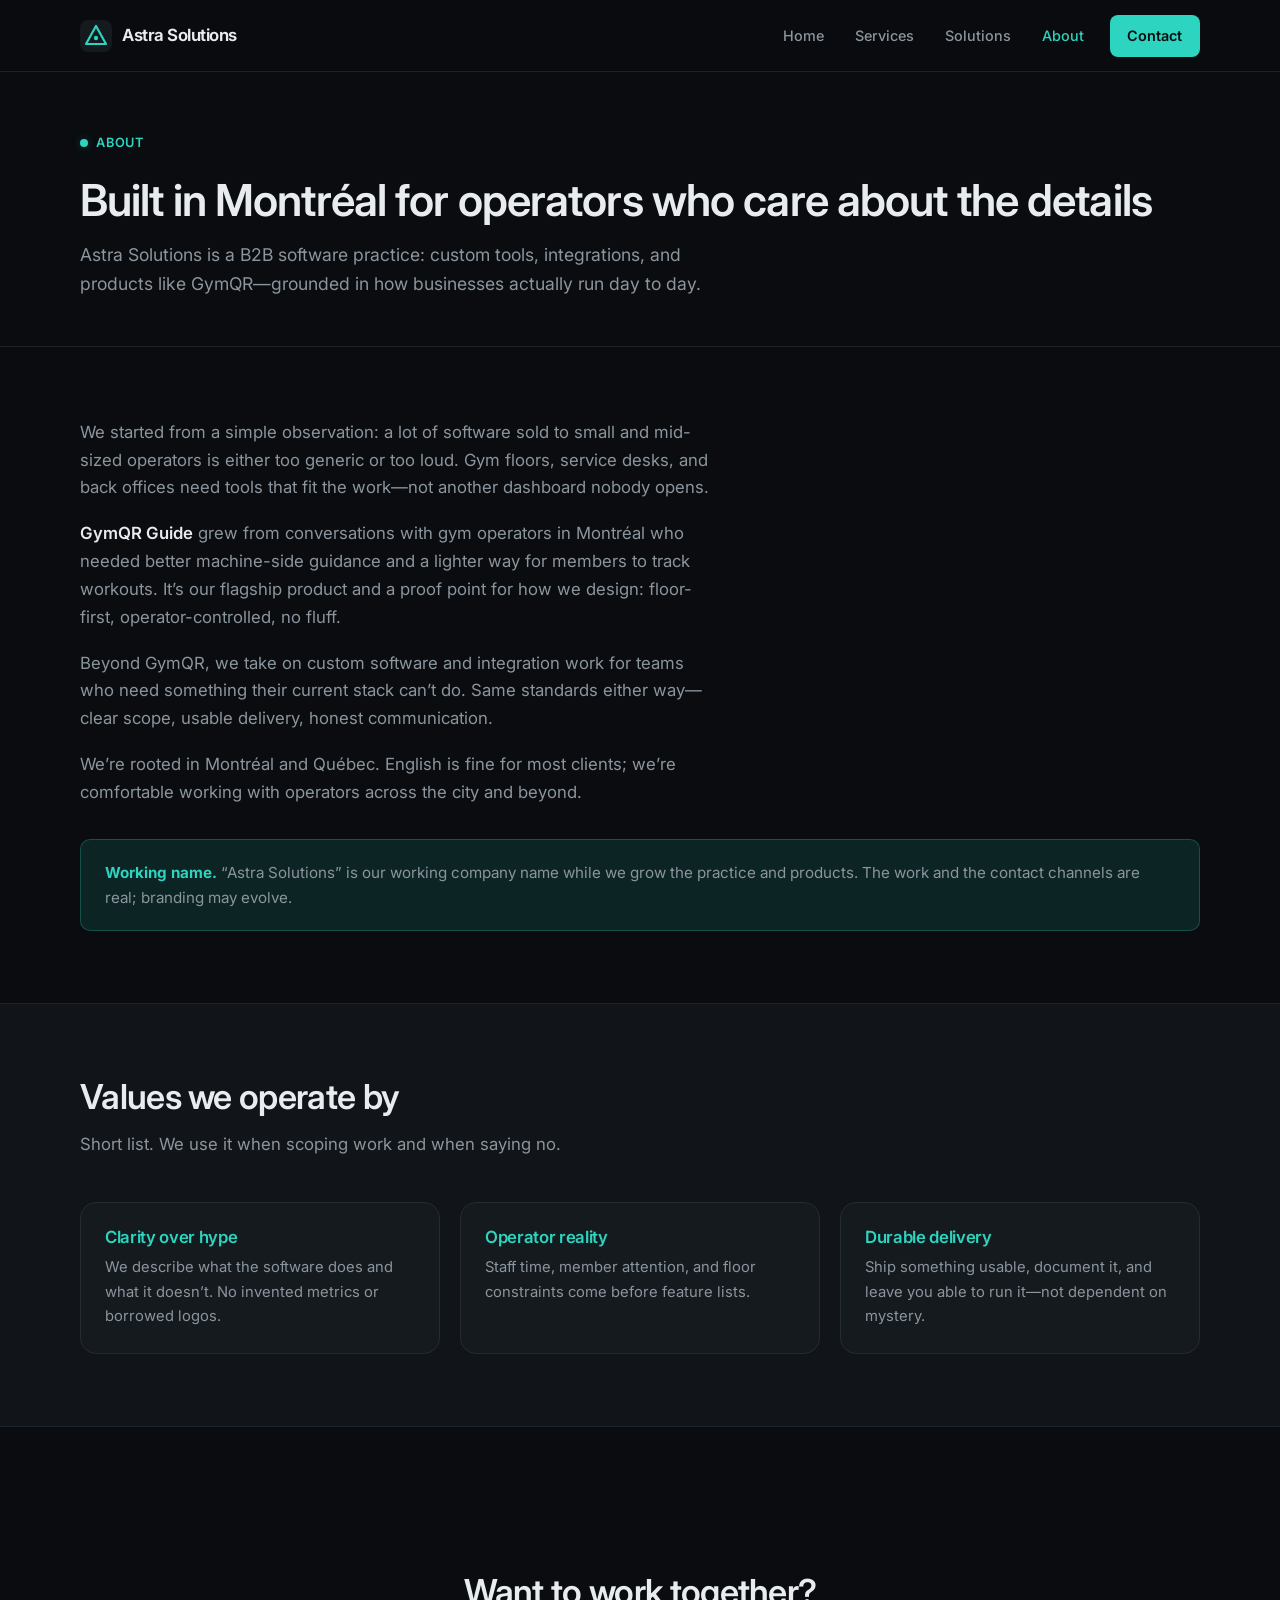
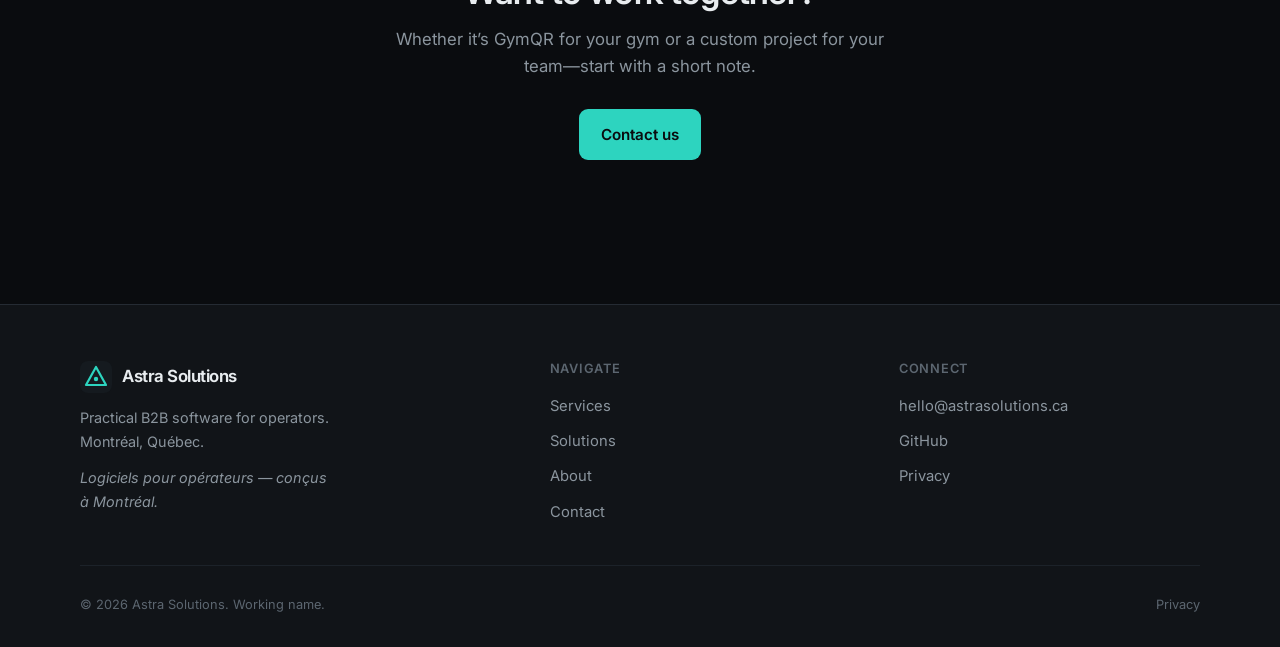
==== about.html @ a2d0a2f6 "Add Astra Solutions static marketing site Multi-page HTML/CSS/JS site for the B2B practice and GymQR" ====
<!DOCTYPE html>
<html lang="en">
<head>
  <meta charset="UTF-8">
  <meta name="viewport" content="width=device-width, initial-scale=1">
  <meta name="description" content="About Astra Solutions — a Montréal / Québec B2B software shop building practical tools for operators, including GymQR Guide.">
  <title>About — Astra Solutions</title>
  <link rel="icon" href="favicon.svg" type="image/svg+xml">
  <link rel="preconnect" href="https://fonts.googleapis.com">
  <link rel="preconnect" href="https://fonts.gstatic.com" crossorigin>
  <link href="https://fonts.googleapis.com/css2?family=Inter:wght@400;500;600;700&display=swap" rel="stylesheet">
  <link rel="stylesheet" href="css/styles.css">
</head>
<body>
  <a class="skip-link" href="#main">Skip to content</a>

  <header class="site-header">
    <div class="container header-inner">
      <a class="logo" href="index.html" aria-label="Astra Solutions home">
        <svg class="logo-mark" viewBox="0 0 32 32" fill="none" aria-hidden="true">
          <rect width="32" height="32" rx="8" fill="#151a1f"/>
          <path d="M16 6L26 24H6L16 6Z" stroke="#2dd4bf" stroke-width="2.2" stroke-linejoin="round"/>
          <circle cx="16" cy="18" r="2.2" fill="#2dd4bf"/>
        </svg>
        Astra Solutions
      </a>
      <nav class="nav-desktop" aria-label="Primary">
        <a href="index.html">Home</a>
        <a href="services.html">Services</a>
        <a href="solutions.html">Solutions</a>
        <a href="about.html" class="active" aria-current="page">About</a>
        <a href="contact.html" class="nav-cta">Contact</a>
      </nav>
      <button class="menu-toggle" type="button" aria-label="Open menu" aria-expanded="false" aria-controls="mobile-nav">
        <span></span><span></span><span></span>
      </button>
    </div>
    <nav id="mobile-nav" class="nav-mobile" aria-label="Mobile">
      <a href="index.html">Home</a>
      <a href="services.html">Services</a>
      <a href="solutions.html">Solutions</a>
      <a href="about.html" class="active" aria-current="page">About</a>
      <a href="contact.html" class="nav-cta">Contact</a>
    </nav>
  </header>

  <main id="main">
    <div class="page-hero">
      <div class="container">
        <p class="eyebrow">About</p>
        <h1>Built in Montréal for operators who care about the details</h1>
        <p class="lead">Astra Solutions is a B2B software practice: custom tools, integrations, and products like GymQR—grounded in how businesses actually run day to day.</p>
      </div>
    </div>

    <section class="section">
      <div class="container">
        <div class="prose reveal">
          <p>
            We started from a simple observation: a lot of software sold to small and mid-sized operators is either too generic or too loud. Gym floors, service desks, and back offices need tools that fit the work—not another dashboard nobody opens.
          </p>
          <p>
            <strong>GymQR Guide</strong> grew from conversations with gym operators in Montréal who needed better machine-side guidance and a lighter way for members to track workouts. It’s our flagship product and a proof point for how we design: floor-first, operator-controlled, no fluff.
          </p>
          <p>
            Beyond GymQR, we take on custom software and integration work for teams who need something their current stack can’t do. Same standards either way—clear scope, usable delivery, honest communication.
          </p>
          <p>
            We’re rooted in Montréal and Québec. English is fine for most clients; we’re comfortable working with operators across the city and beyond.
          </p>
        </div>

        <div class="note-box reveal">
          <strong>Working name.</strong> “Astra Solutions” is our working company name while we grow the practice and products. The work and the contact channels are real; branding may evolve.
        </div>
      </div>
    </section>

    <section class="section section-alt">
      <div class="container">
        <div class="section-header reveal">
          <h2>Values we operate by</h2>
          <p>Short list. We use it when scoping work and when saying no.</p>
        </div>
        <div class="values">
          <div class="value-card reveal">
            <h3>Clarity over hype</h3>
            <p>We describe what the software does and what it doesn’t. No invented metrics or borrowed logos.</p>
          </div>
          <div class="value-card reveal">
            <h3>Operator reality</h3>
            <p>Staff time, member attention, and floor constraints come before feature lists.</p>
          </div>
          <div class="value-card reveal">
            <h3>Durable delivery</h3>
            <p>Ship something usable, document it, and leave you able to run it—not dependent on mystery.</p>
          </div>
        </div>
      </div>
    </section>

    <section class="section">
      <div class="container cta-band reveal">
        <h2>Want to work together?</h2>
        <p>Whether it’s GymQR for your gym or a custom project for your team—start with a short note.</p>
        <a class="btn btn-primary" href="contact.html">Contact us</a>
      </div>
    </section>
  </main>

  <footer class="site-footer">
    <div class="container">
      <div class="footer-grid">
        <div class="footer-brand">
          <a class="logo" href="index.html">
            <svg class="logo-mark" viewBox="0 0 32 32" fill="none" aria-hidden="true">
              <rect width="32" height="32" rx="8" fill="#151a1f"/>
              <path d="M16 6L26 24H6L16 6Z" stroke="#2dd4bf" stroke-width="2.2" stroke-linejoin="round"/>
              <circle cx="16" cy="18" r="2.2" fill="#2dd4bf"/>
            </svg>
            Astra Solutions
          </a>
          <p>Practical B2B software for operators. Montréal, Québec.</p>
          <p class="footer-fr">Logiciels pour opérateurs — conçus à Montréal.</p>
        </div>
        <div class="footer-col">
          <h4>Navigate</h4>
          <ul>
            <li><a href="services.html">Services</a></li>
            <li><a href="solutions.html">Solutions</a></li>
            <li><a href="about.html">About</a></li>
            <li><a href="contact.html">Contact</a></li>
          </ul>
        </div>
        <div class="footer-col">
          <h4>Connect</h4>
          <ul>
            <li><a href="mailto:hello@astrasolutions.ca">hello@astrasolutions.ca</a></li>
            <li><a href="https://github.com/alexbalut/astra-solutions" rel="noopener noreferrer" target="_blank">GitHub</a></li>
            <li><a href="privacy.html">Privacy</a></li>
          </ul>
        </div>
      </div>
      <div class="footer-bottom">
        <span>© 2026 Astra Solutions. Working name.</span>
        <span><a href="privacy.html">Privacy</a></span>
      </div>
    </div>
  </footer>

  <script src="js/main.js"></script>
</body>
</html>
---- css/styles.css ----
/* Astra Solutions — shared styles */
:root {
  --bg: #0a0c0f;
  --bg-elevated: #111418;
  --bg-card: #151a1f;
  --bg-card-hover: #1a2028;
  --border: #252b33;
  --border-subtle: #1c2229;
  --text: #e8ecef;
  --text-muted: #8b959e;
  --text-dim: #5c6670;
  --accent: #2dd4bf;
  --accent-dim: #14b8a6;
  --accent-soft: rgba(45, 212, 191, 0.12);
  --accent-glow: rgba(45, 212, 191, 0.25);
  --steel: #5b8def;
  --focus: #2dd4bf;
  --success: #34d399;
  --error: #f87171;
  --radius: 10px;
  --radius-lg: 16px;
  --header-h: 72px;
  --font: "Inter", system-ui, -apple-system, "Segoe UI", Roboto, sans-serif;
  --font-display: "Inter", system-ui, -apple-system, "Segoe UI", Roboto, sans-serif;
  --max: 1120px;
  --ease: cubic-bezier(0.22, 1, 0.36, 1);
  --shadow: 0 1px 0 rgba(255,255,255,0.04) inset, 0 8px 32px rgba(0,0,0,0.35);
}

*, *::before, *::after { box-sizing: border-box; }

html {
  scroll-behavior: smooth;
  -webkit-text-size-adjust: 100%;
}

body {
  margin: 0;
  font-family: var(--font);
  font-size: 1rem;
  line-height: 1.65;
  color: var(--text);
  background: var(--bg);
  -webkit-font-smoothing: antialiased;
  -moz-osx-font-smoothing: grayscale;
}

img, svg { display: block; max-width: 100%; }
a { color: var(--accent); text-decoration: none; transition: color 0.2s var(--ease); }
a:hover { color: #5eead4; }
ul, ol { margin: 0; padding: 0; }
li { list-style: none; }
h1, h2, h3, h4 { margin: 0; font-weight: 600; letter-spacing: -0.02em; line-height: 1.2; }
p { margin: 0; }

.skip-link {
  position: absolute;
  top: -100%;
  left: 1rem;
  z-index: 1000;
  padding: 0.75rem 1.25rem;
  background: var(--accent);
  color: var(--bg);
  font-weight: 600;
  border-radius: var(--radius);
}
.skip-link:focus { top: 1rem; }

.container {
  width: min(100% - 2rem, var(--max));
  margin-inline: auto;
}

/* Header */
.site-header {
  position: sticky;
  top: 0;
  z-index: 100;
  height: var(--header-h);
  background: rgba(10, 12, 15, 0.85);
  backdrop-filter: blur(14px);
  -webkit-backdrop-filter: blur(14px);
  border-bottom: 1px solid var(--border-subtle);
}

.header-inner {
  display: flex;
  align-items: center;
  justify-content: space-between;
  height: var(--header-h);
}

.logo {
  display: flex;
  align-items: center;
  gap: 0.65rem;
  color: var(--text);
  font-weight: 650;
  font-size: 1.05rem;
  letter-spacing: -0.03em;
}
.logo:hover { color: var(--text); }
.logo-mark {
  width: 32px;
  height: 32px;
  flex-shrink: 0;
}

.nav-desktop {
  display: none;
  align-items: center;
  gap: 0.25rem;
}
.nav-desktop a {
  color: var(--text-muted);
  font-size: 0.9rem;
  font-weight: 500;
  padding: 0.5rem 0.85rem;
  border-radius: 8px;
  transition: color 0.2s, background 0.2s;
}
.nav-desktop a:hover { color: var(--text); background: rgba(255,255,255,0.04); }
.nav-desktop a.active { color: var(--accent); }
.nav-desktop .nav-cta {
  margin-left: 0.5rem;
  background: var(--accent);
  color: var(--bg) !important;
  font-weight: 600;
  padding: 0.55rem 1.1rem;
}
.nav-desktop .nav-cta:hover { background: #5eead4; color: var(--bg) !important; }

.menu-toggle {
  display: flex;
  flex-direction: column;
  justify-content: center;
  gap: 5px;
  width: 44px;
  height: 44px;
  padding: 10px;
  background: transparent;
  border: 1px solid var(--border);
  border-radius: 8px;
  cursor: pointer;
}
.menu-toggle span {
  display: block;
  height: 2px;
  background: var(--text);
  border-radius: 1px;
  transition: transform 0.25s var(--ease), opacity 0.2s;
}
.menu-toggle[aria-expanded="true"] span:nth-child(1) {
  transform: translateY(7px) rotate(45deg);
}
.menu-toggle[aria-expanded="true"] span:nth-child(2) { opacity: 0; }
.menu-toggle[aria-expanded="true"] span:nth-child(3) {
  transform: translateY(-7px) rotate(-45deg);
}

.nav-mobile {
  display: none;
  position: absolute;
  top: var(--header-h);
  left: 0;
  right: 0;
  background: var(--bg-elevated);
  border-bottom: 1px solid var(--border);
  padding: 1rem;
  flex-direction: column;
  gap: 0.25rem;
}
.nav-mobile.open { display: flex; }
.nav-mobile a {
  color: var(--text-muted);
  font-weight: 500;
  padding: 0.85rem 1rem;
  border-radius: 8px;
}
.nav-mobile a:hover,
.nav-mobile a.active { color: var(--accent); background: var(--accent-soft); }
.nav-mobile .nav-cta {
  margin-top: 0.5rem;
  text-align: center;
  background: var(--accent);
  color: var(--bg) !important;
  font-weight: 600;
}
.nav-mobile .nav-cta:hover { background: #5eead4; }

@media (min-width: 860px) {
  .nav-desktop { display: flex; }
  .menu-toggle { display: none; }
  .nav-mobile { display: none !important; }
}

/* Buttons */
.btn {
  display: inline-flex;
  align-items: center;
  justify-content: center;
  gap: 0.5rem;
  padding: 0.8rem 1.4rem;
  font-family: inherit;
  font-size: 0.95rem;
  font-weight: 600;
  border-radius: 9px;
  border: none;
  cursor: pointer;
  transition: background 0.2s, color 0.2s, transform 0.15s, box-shadow 0.2s;
  text-decoration: none;
}
.btn:focus-visible {
  outline: 2px solid var(--focus);
  outline-offset: 3px;
}
.btn-primary {
  background: var(--accent);
  color: var(--bg);
}
.btn-primary:hover {
  background: #5eead4;
  color: var(--bg);
  box-shadow: 0 0 24px var(--accent-glow);
}
.btn-secondary {
  background: transparent;
  color: var(--text);
  border: 1px solid var(--border);
}
.btn-secondary:hover {
  border-color: var(--text-muted);
  background: rgba(255,255,255,0.04);
  color: var(--text);
}
.btn-group {
  display: flex;
  flex-wrap: wrap;
  gap: 0.75rem;
}

/* Hero */
.hero {
  position: relative;
  padding: 4rem 0 5rem;
  overflow: hidden;
}
.hero::before {
  content: "";
  position: absolute;
  inset: 0;
  background:
    radial-gradient(ellipse 70% 50% at 70% 0%, rgba(45, 212, 191, 0.08), transparent 60%),
    radial-gradient(ellipse 50% 40% at 10% 80%, rgba(91, 141, 239, 0.06), transparent 50%);
  pointer-events: none;
}
.hero-grid {
  position: relative;
  display: grid;
  gap: 3rem;
  align-items: center;
}
@media (min-width: 900px) {
  .hero { padding: 5.5rem 0 6.5rem; }
  .hero-grid { grid-template-columns: 1.15fr 0.85fr; gap: 4rem; }
}

.eyebrow {
  display: inline-flex;
  align-items: center;
  gap: 0.5rem;
  font-size: 0.8rem;
  font-weight: 600;
  letter-spacing: 0.06em;
  text-transform: uppercase;
  color: var(--accent);
  margin-bottom: 1.25rem;
}
.eyebrow::before {
  content: "";
  width: 8px;
  height: 8px;
  border-radius: 50%;
  background: var(--accent);
  box-shadow: 0 0 10px var(--accent-glow);
}

.hero h1 {
  font-size: clamp(2.1rem, 5vw, 3.25rem);
  font-weight: 700;
  letter-spacing: -0.035em;
  margin-bottom: 1.25rem;
  max-width: 16ch;
}
.hero-lead {
  font-size: 1.125rem;
  color: var(--text-muted);
  max-width: 38ch;
  margin-bottom: 2rem;
  line-height: 1.7;
}
.hero-fr {
  font-size: 0.875rem;
  color: var(--text-dim);
  margin-top: 1.5rem;
  font-style: italic;
}

.hero-card {
  background: var(--bg-card);
  border: 1px solid var(--border);
  border-radius: var(--radius-lg);
  padding: 1.75rem;
  box-shadow: var(--shadow);
}
.hero-card-label {
  font-size: 0.75rem;
  font-weight: 600;
  letter-spacing: 0.05em;
  text-transform: uppercase;
  color: var(--text-dim);
  margin-bottom: 1rem;
}
.hero-card h3 {
  font-size: 1.25rem;
  margin-bottom: 0.5rem;
}
.hero-card p {
  color: var(--text-muted);
  font-size: 0.95rem;
  margin-bottom: 1.25rem;
}
.hero-card-features {
  display: flex;
  flex-direction: column;
  gap: 0.65rem;
}
.hero-card-features li {
  display: flex;
  align-items: flex-start;
  gap: 0.65rem;
  font-size: 0.9rem;
  color: var(--text-muted);
}
.hero-card-features li::before {
  content: "";
  width: 6px;
  height: 6px;
  margin-top: 0.55rem;
  border-radius: 50%;
  background: var(--accent);
  flex-shrink: 0;
}

/* Sections */
.section {
  padding: 4.5rem 0;
}
.section-alt {
  background: var(--bg-elevated);
  border-top: 1px solid var(--border-subtle);
  border-bottom: 1px solid var(--border-subtle);
}
.section-header {
  max-width: 36rem;
  margin-bottom: 2.75rem;
}
.section-header h2 {
  font-size: clamp(1.65rem, 3.5vw, 2.15rem);
  margin-bottom: 0.85rem;
}
.section-header p {
  color: var(--text-muted);
  font-size: 1.05rem;
}

/* Cards grid */
.cards {
  display: grid;
  gap: 1.25rem;
}
@media (min-width: 640px) {
  .cards-2 { grid-template-columns: repeat(2, 1fr); }
  .cards-3 { grid-template-columns: repeat(3, 1fr); }
}
@media (min-width: 900px) {
  .cards-3 { grid-template-columns: repeat(3, 1fr); }
  .cards-4 { grid-template-columns: repeat(4, 1fr); }
}

.card {
  background: var(--bg-card);
  border: 1px solid var(--border);
  border-radius: var(--radius-lg);
  padding: 1.75rem;
  transition: border-color 0.25s, background 0.25s, transform 0.25s var(--ease);
}
.card:hover {
  border-color: rgba(45, 212, 191, 0.35);
  background: var(--bg-card-hover);
  transform: translateY(-2px);
}
.card-icon {
  width: 40px;
  height: 40px;
  display: flex;
  align-items: center;
  justify-content: center;
  background: var(--accent-soft);
  border-radius: 10px;
  margin-bottom: 1.15rem;
  color: var(--accent);
}
.card h3 {
  font-size: 1.1rem;
  margin-bottom: 0.5rem;
}
.card p {
  color: var(--text-muted);
  font-size: 0.95rem;
}
.card a.card-link {
  display: inline-flex;
  align-items: center;
  gap: 0.35rem;
  margin-top: 1rem;
  font-size: 0.9rem;
  font-weight: 600;
  color: var(--accent);
}

/* Audience / who we serve */
.audience-list {
  display: grid;
  gap: 1rem;
}
@media (min-width: 700px) {
  .audience-list { grid-template-columns: repeat(3, 1fr); }
}
.audience-item {
  padding: 1.5rem;
  border-left: 2px solid var(--accent);
  background: var(--bg-card);
  border-radius: 0 var(--radius) var(--radius) 0;
  border-top: 1px solid var(--border);
  border-right: 1px solid var(--border);
  border-bottom: 1px solid var(--border);
}
.audience-item h3 {
  font-size: 1.05rem;
  margin-bottom: 0.4rem;
}
.audience-item p {
  color: var(--text-muted);
  font-size: 0.925rem;
}

/* Process steps */
.steps {
  display: grid;
  gap: 1.5rem;
  counter-reset: step;
}
@media (min-width: 800px) {
  .steps { grid-template-columns: repeat(4, 1fr); gap: 1.25rem; }
}
.step {
  position: relative;
  padding-top: 0.5rem;
}
.step::before {
  counter-increment: step;
  content: "0" counter(step);
  display: block;
  font-size: 0.8rem;
  font-weight: 700;
  letter-spacing: 0.08em;
  color: var(--accent);
  margin-bottom: 0.85rem;
}
.step h3 {
  font-size: 1.05rem;
  margin-bottom: 0.4rem;
}
.step p {
  color: var(--text-muted);
  font-size: 0.9rem;
}

/* Product highlight band */
.product-band {
  display: grid;
  gap: 2.5rem;
  align-items: center;
}
@media (min-width: 860px) {
  .product-band { grid-template-columns: 1fr 1fr; gap: 4rem; }
}
.product-band h2 {
  font-size: clamp(1.65rem, 3.5vw, 2.15rem);
  margin-bottom: 1rem;
}
.product-band .lead {
  color: var(--text-muted);
  font-size: 1.05rem;
  margin-bottom: 1.5rem;
}
.feature-list {
  display: flex;
  flex-direction: column;
  gap: 0.85rem;
  margin-bottom: 1.75rem;
}
.feature-list li {
  display: flex;
  gap: 0.75rem;
  color: var(--text-muted);
  font-size: 0.95rem;
}
.feature-list li svg {
  flex-shrink: 0;
  margin-top: 0.2rem;
  color: var(--accent);
}
.product-visual {
  background: var(--bg-card);
  border: 1px solid var(--border);
  border-radius: var(--radius-lg);
  padding: 2rem;
  box-shadow: var(--shadow);
  min-height: 280px;
  display: flex;
  flex-direction: column;
  gap: 1rem;
}
.pv-row {
  display: flex;
  gap: 0.75rem;
  align-items: center;
}
.pv-badge {
  background: var(--accent-soft);
  color: var(--accent);
  font-size: 0.75rem;
  font-weight: 600;
  padding: 0.35rem 0.7rem;
  border-radius: 6px;
  letter-spacing: 0.03em;
}
.pv-screen {
  flex: 1;
  background: var(--bg);
  border: 1px solid var(--border-subtle);
  border-radius: 10px;
  padding: 1.25rem;
  display: grid;
  gap: 0.75rem;
}
.pv-bar {
  height: 8px;
  background: var(--border);
  border-radius: 4px;
}
.pv-bar.accent { background: var(--accent); width: 60%; }
.pv-bar.short { width: 40%; }
.pv-bar.mid { width: 75%; }
.pv-grid-mini {
  display: grid;
  grid-template-columns: 1fr 1fr;
  gap: 0.65rem;
  margin-top: 0.5rem;
}
.pv-tile {
  background: var(--bg-elevated);
  border: 1px solid var(--border);
  border-radius: 8px;
  padding: 0.85rem;
  font-size: 0.75rem;
  color: var(--text-muted);
}
.pv-tile strong {
  display: block;
  color: var(--text);
  font-size: 0.85rem;
  margin-bottom: 0.2rem;
}

/* CTA band */
.cta-band {
  text-align: center;
  padding: 4.5rem 0;
}
.cta-band h2 {
  font-size: clamp(1.65rem, 3.5vw, 2.15rem);
  margin-bottom: 0.85rem;
}
.cta-band p {
  color: var(--text-muted);
  max-width: 32rem;
  margin: 0 auto 1.75rem;
  font-size: 1.05rem;
}

/* Page hero (inner pages) */
.page-hero {
  padding: 3.5rem 0 3rem;
  border-bottom: 1px solid var(--border-subtle);
}
.page-hero h1 {
  font-size: clamp(1.9rem, 4vw, 2.75rem);
  margin-bottom: 0.85rem;
}
.page-hero .lead {
  color: var(--text-muted);
  font-size: 1.1rem;
  max-width: 40rem;
}

/* Services detail */
.service-block {
  display: grid;
  gap: 2rem;
  padding: 3rem 0;
  border-bottom: 1px solid var(--border-subtle);
}
.service-block:last-of-type { border-bottom: none; }
@media (min-width: 800px) {
  .service-block {
    grid-template-columns: 1fr 1.4fr;
    gap: 3.5rem;
    align-items: start;
  }
}
.service-block h2 {
  font-size: 1.5rem;
  margin-bottom: 0.5rem;
}
.service-meta {
  color: var(--accent);
  font-size: 0.8rem;
  font-weight: 600;
  letter-spacing: 0.05em;
  text-transform: uppercase;
  margin-bottom: 0.75rem;
}
.service-block .body p {
  color: var(--text-muted);
  margin-bottom: 1rem;
}
.service-block .body ul {
  display: flex;
  flex-direction: column;
  gap: 0.5rem;
}
.service-block .body li {
  list-style: disc;
  margin-left: 1.25rem;
  color: var(--text-muted);
  font-size: 0.95rem;
}

/* About */
.values {
  display: grid;
  gap: 1.25rem;
}
@media (min-width: 700px) {
  .values { grid-template-columns: repeat(3, 1fr); }
}
.value-card {
  padding: 1.5rem;
  background: var(--bg-card);
  border: 1px solid var(--border);
  border-radius: var(--radius-lg);
}
.value-card h3 {
  font-size: 1.05rem;
  margin-bottom: 0.5rem;
  color: var(--accent);
}
.value-card p {
  color: var(--text-muted);
  font-size: 0.925rem;
}
.prose {
  max-width: 40rem;
}
.prose p {
  color: var(--text-muted);
  margin-bottom: 1.15rem;
  font-size: 1.05rem;
}
.prose strong { color: var(--text); font-weight: 600; }
.note-box {
  margin-top: 2rem;
  padding: 1.25rem 1.5rem;
  background: var(--accent-soft);
  border: 1px solid rgba(45, 212, 191, 0.25);
  border-radius: var(--radius);
  font-size: 0.95rem;
  color: var(--text-muted);
}
.note-box strong { color: var(--accent); }

/* Contact */
.contact-grid {
  display: grid;
  gap: 3rem;
  padding: 3rem 0 4.5rem;
}
@media (min-width: 800px) {
  .contact-grid { grid-template-columns: 1fr 1.2fr; gap: 4rem; }
}
.contact-info h2 {
  font-size: 1.35rem;
  margin-bottom: 1rem;
}
.contact-info p {
  color: var(--text-muted);
  margin-bottom: 1.5rem;
}
.next-steps {
  display: flex;
  flex-direction: column;
  gap: 1rem;
}
.next-steps li {
  display: flex;
  gap: 0.85rem;
  align-items: flex-start;
}
.next-num {
  width: 28px;
  height: 28px;
  flex-shrink: 0;
  display: flex;
  align-items: center;
  justify-content: center;
  background: var(--accent-soft);
  color: var(--accent);
  font-size: 0.8rem;
  font-weight: 700;
  border-radius: 50%;
}
.next-steps strong {
  display: block;
  font-size: 0.95rem;
  margin-bottom: 0.15rem;
}
.next-steps span {
  color: var(--text-muted);
  font-size: 0.875rem;
}
.contact-email {
  margin-top: 2rem;
  padding-top: 1.5rem;
  border-top: 1px solid var(--border);
}
.contact-email p {
  font-size: 0.875rem;
  color: var(--text-dim);
  margin-bottom: 0.35rem;
}
.contact-email a {
  font-weight: 600;
  font-size: 1.05rem;
}

/* Form */
.form-card {
  background: var(--bg-card);
  border: 1px solid var(--border);
  border-radius: var(--radius-lg);
  padding: 2rem;
}
.form-group {
  margin-bottom: 1.25rem;
}
.form-group label {
  display: block;
  font-size: 0.875rem;
  font-weight: 550;
  margin-bottom: 0.4rem;
  color: var(--text);
}
.form-group .hint {
  font-size: 0.8rem;
  color: var(--text-dim);
  font-weight: 400;
  margin-left: 0.35rem;
}
.form-group input,
.form-group select,
.form-group textarea {
  width: 100%;
  padding: 0.75rem 1rem;
  font-family: inherit;
  font-size: 1rem;
  color: var(--text);
  background: var(--bg);
  border: 1px solid var(--border);
  border-radius: 8px;
  transition: border-color 0.2s, box-shadow 0.2s;
}
.form-group input:focus,
.form-group select:focus,
.form-group textarea:focus {
  outline: none;
  border-color: var(--accent);
  box-shadow: 0 0 0 3px var(--accent-soft);
}
.form-group input.error,
.form-group select.error,
.form-group textarea.error {
  border-color: var(--error);
}
.form-group .field-error {
  display: none;
  color: var(--error);
  font-size: 0.8rem;
  margin-top: 0.35rem;
}
.form-group .field-error.show { display: block; }
.form-group textarea { min-height: 120px; resize: vertical; }
.form-row {
  display: grid;
  gap: 1.25rem;
}
@media (min-width: 560px) {
  .form-row { grid-template-columns: 1fr 1fr; }
}
.form-success {
  display: none;
  text-align: center;
  padding: 2.5rem 1.5rem;
}
.form-success.show { display: block; }
.form-success svg {
  margin: 0 auto 1.25rem;
  color: var(--success);
}
.form-success h3 {
  font-size: 1.35rem;
  margin-bottom: 0.5rem;
}
.form-success p {
  color: var(--text-muted);
}
.form-card.submitted .form-fields { display: none; }

/* Privacy / legal */
.legal {
  padding: 3rem 0 5rem;
  max-width: 40rem;
}
.legal h2 {
  font-size: 1.25rem;
  margin: 2rem 0 0.75rem;
}
.legal p, .legal li {
  color: var(--text-muted);
  margin-bottom: 0.85rem;
}
.legal ul { margin-bottom: 1rem; }
.legal li {
  list-style: disc;
  margin-left: 1.25rem;
}

/* Footer */
.site-footer {
  background: var(--bg-elevated);
  border-top: 1px solid var(--border);
  padding: 3.5rem 0 2rem;
}
.footer-grid {
  display: grid;
  gap: 2.5rem;
  margin-bottom: 2.5rem;
}
@media (min-width: 700px) {
  .footer-grid {
    grid-template-columns: 1.4fr 1fr 1fr;
    gap: 3rem;
  }
}
.footer-brand .logo { margin-bottom: 0.85rem; }
.footer-brand p {
  color: var(--text-muted);
  font-size: 0.9rem;
  max-width: 28ch;
  margin-bottom: 0.75rem;
}
.footer-fr {
  font-size: 0.8rem;
  color: var(--text-dim);
  font-style: italic;
}
.footer-col h4 {
  font-size: 0.8rem;
  font-weight: 600;
  letter-spacing: 0.06em;
  text-transform: uppercase;
  color: var(--text-dim);
  margin-bottom: 1rem;
}
.footer-col ul {
  display: flex;
  flex-direction: column;
  gap: 0.55rem;
}
.footer-col a {
  color: var(--text-muted);
  font-size: 0.925rem;
}
.footer-col a:hover { color: var(--accent); }
.footer-bottom {
  display: flex;
  flex-wrap: wrap;
  gap: 1rem;
  justify-content: space-between;
  align-items: center;
  padding-top: 1.75rem;
  border-top: 1px solid var(--border-subtle);
  font-size: 0.8rem;
  color: var(--text-dim);
}
.footer-bottom a { color: var(--text-dim); }
.footer-bottom a:hover { color: var(--accent); }

/* Reveal animations */
.reveal {
  opacity: 0;
  transform: translateY(16px);
  transition: opacity 0.6s var(--ease), transform 0.6s var(--ease);
}
.reveal.visible {
  opacity: 1;
  transform: none;
}

/* Focus visible globally */
:focus-visible {
  outline: 2px solid var(--focus);
  outline-offset: 3px;
}
button:focus:not(:focus-visible),
a:focus:not(:focus-visible) { outline: none; }

/* Reduced motion */
@media (prefers-reduced-motion: reduce) {
  html { scroll-behavior: auto; }
  *, *::before, *::after {
    animation-duration: 0.01ms !important;
    transition-duration: 0.01ms !important;
  }
  .reveal { opacity: 1; transform: none; }
}
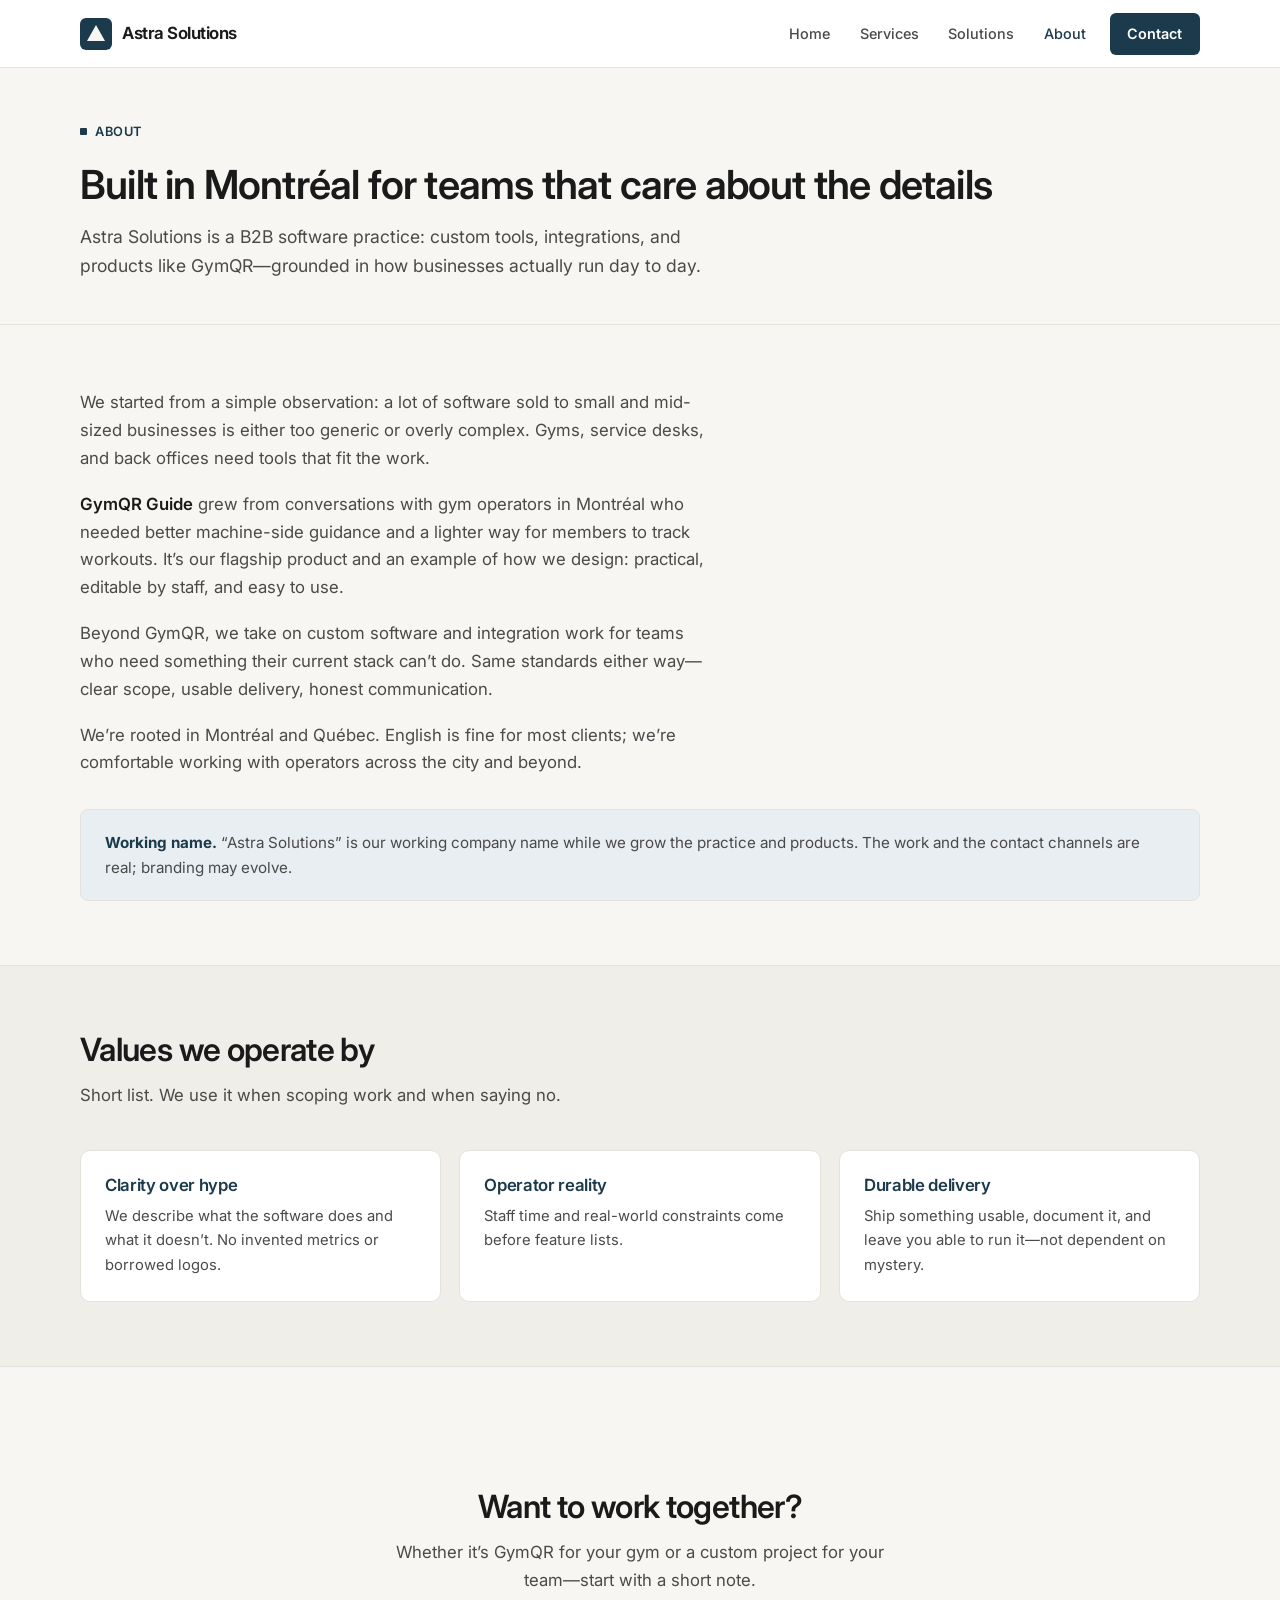
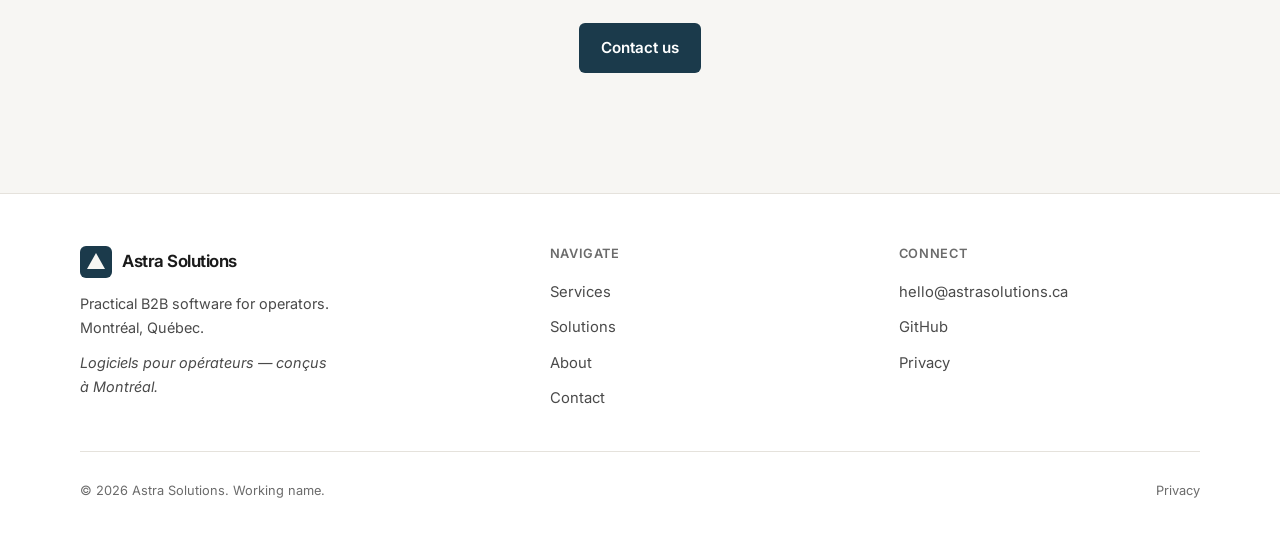
==== commit 98e905c7: "Restyle site: light, flat, clean (drop dark theme)" ====
--- a/about.html
+++ b/about.html
@@ -18,9 +18,8 @@
     <div class="container header-inner">
       <a class="logo" href="index.html" aria-label="Astra Solutions home">
         <svg class="logo-mark" viewBox="0 0 32 32" fill="none" aria-hidden="true">
-          <rect width="32" height="32" rx="8" fill="#151a1f"/>
-          <path d="M16 6L26 24H6L16 6Z" stroke="#2dd4bf" stroke-width="2.2" stroke-linejoin="round"/>
-          <circle cx="16" cy="18" r="2.2" fill="#2dd4bf"/>
+          <rect width="32" height="32" rx="6" fill="#1B3A4B"/>
+          <path d="M16 7L25 23H7L16 7Z" fill="#F7F6F3"/>
         </svg>
         Astra Solutions
       </a>
@@ -48,7 +47,7 @@
     <div class="page-hero">
       <div class="container">
         <p class="eyebrow">About</p>
-        <h1>Built in Montréal for operators who care about the details</h1>
+        <h1>Built in Montréal for teams that care about the details</h1>
         <p class="lead">Astra Solutions is a B2B software practice: custom tools, integrations, and products like GymQR—grounded in how businesses actually run day to day.</p>
       </div>
     </div>
@@ -57,10 +56,10 @@
       <div class="container">
         <div class="prose reveal">
           <p>
-            We started from a simple observation: a lot of software sold to small and mid-sized operators is either too generic or too loud. Gym floors, service desks, and back offices need tools that fit the work—not another dashboard nobody opens.
+            We started from a simple observation: a lot of software sold to small and mid-sized businesses is either too generic or overly complex. Gyms, service desks, and back offices need tools that fit the work.
           </p>
           <p>
-            <strong>GymQR Guide</strong> grew from conversations with gym operators in Montréal who needed better machine-side guidance and a lighter way for members to track workouts. It’s our flagship product and a proof point for how we design: floor-first, operator-controlled, no fluff.
+            <strong>GymQR Guide</strong> grew from conversations with gym operators in Montréal who needed better machine-side guidance and a lighter way for members to track workouts. It’s our flagship product and an example of how we design: practical, editable by staff, and easy to use.
           </p>
           <p>
             Beyond GymQR, we take on custom software and integration work for teams who need something their current stack can’t do. Same standards either way—clear scope, usable delivery, honest communication.
@@ -89,7 +88,7 @@
           </div>
           <div class="value-card reveal">
             <h3>Operator reality</h3>
-            <p>Staff time, member attention, and floor constraints come before feature lists.</p>
+            <p>Staff time and real-world constraints come before feature lists.</p>
           </div>
           <div class="value-card reveal">
             <h3>Durable delivery</h3>
@@ -114,9 +113,8 @@
         <div class="footer-brand">
           <a class="logo" href="index.html">
             <svg class="logo-mark" viewBox="0 0 32 32" fill="none" aria-hidden="true">
-              <rect width="32" height="32" rx="8" fill="#151a1f"/>
-              <path d="M16 6L26 24H6L16 6Z" stroke="#2dd4bf" stroke-width="2.2" stroke-linejoin="round"/>
-              <circle cx="16" cy="18" r="2.2" fill="#2dd4bf"/>
+              <rect width="32" height="32" rx="6" fill="#1B3A4B"/>
+              <path d="M16 7L25 23H7L16 7Z" fill="#F7F6F3"/>
             </svg>
             Astra Solutions
           </a>
--- a/css/styles.css
+++ b/css/styles.css
@@ -1,30 +1,27 @@
-/* Astra Solutions — shared styles */
+/* Astra Solutions — light, flat, clean */
 :root {
-  --bg: #0a0c0f;
-  --bg-elevated: #111418;
-  --bg-card: #151a1f;
-  --bg-card-hover: #1a2028;
-  --border: #252b33;
-  --border-subtle: #1c2229;
-  --text: #e8ecef;
-  --text-muted: #8b959e;
-  --text-dim: #5c6670;
-  --accent: #2dd4bf;
-  --accent-dim: #14b8a6;
-  --accent-soft: rgba(45, 212, 191, 0.12);
-  --accent-glow: rgba(45, 212, 191, 0.25);
-  --steel: #5b8def;
-  --focus: #2dd4bf;
-  --success: #34d399;
-  --error: #f87171;
-  --radius: 10px;
-  --radius-lg: 16px;
-  --header-h: 72px;
+  --bg: #F7F6F3;
+  --bg-elevated: #F0EEE9;
+  --bg-card: #FFFFFF;
+  --bg-card-hover: #FFFFFF;
+  --border: #E5E2DC;
+  --border-subtle: #E5E2DC;
+  --text: #1A1A1A;
+  --text-muted: #4A4A4A;
+  --text-dim: #6B6B6B;
+  --accent: #1B3A4B;
+  --accent-hover: #152E3C;
+  --accent-soft: #E8EEF1;
+  --focus: #1B3A4B;
+  --success: #2F6B4F;
+  --error: #B42318;
+  --radius: 8px;
+  --radius-lg: 10px;
+  --header-h: 68px;
   --font: "Inter", system-ui, -apple-system, "Segoe UI", Roboto, sans-serif;
   --font-display: "Inter", system-ui, -apple-system, "Segoe UI", Roboto, sans-serif;
   --max: 1120px;
-  --ease: cubic-bezier(0.22, 1, 0.36, 1);
-  --shadow: 0 1px 0 rgba(255,255,255,0.04) inset, 0 8px 32px rgba(0,0,0,0.35);
+  --ease: ease;
 }
 
 *, *::before, *::after { box-sizing: border-box; }
@@ -46,11 +43,11 @@
 }
 
 img, svg { display: block; max-width: 100%; }
-a { color: var(--accent); text-decoration: none; transition: color 0.2s var(--ease); }
-a:hover { color: #5eead4; }
+a { color: var(--accent); text-decoration: none; transition: color 0.15s var(--ease); }
+a:hover { color: var(--accent-hover); }
 ul, ol { margin: 0; padding: 0; }
 li { list-style: none; }
-h1, h2, h3, h4 { margin: 0; font-weight: 600; letter-spacing: -0.02em; line-height: 1.2; }
+h1, h2, h3, h4 { margin: 0; font-weight: 600; letter-spacing: -0.02em; line-height: 1.25; color: var(--text); }
 p { margin: 0; }
 
 .skip-link {
@@ -60,11 +57,11 @@
   z-index: 1000;
   padding: 0.75rem 1.25rem;
   background: var(--accent);
-  color: var(--bg);
+  color: #fff;
   font-weight: 600;
   border-radius: var(--radius);
 }
-.skip-link:focus { top: 1rem; }
+.skip-link:focus { top: 1rem; color: #fff; }
 
 .container {
   width: min(100% - 2rem, var(--max));
@@ -77,10 +74,8 @@
   top: 0;
   z-index: 100;
   height: var(--header-h);
-  background: rgba(10, 12, 15, 0.85);
-  backdrop-filter: blur(14px);
-  -webkit-backdrop-filter: blur(14px);
-  border-bottom: 1px solid var(--border-subtle);
+  background: #FFFFFF;
+  border-bottom: 1px solid var(--border);
 }
 
 .header-inner {
@@ -109,26 +104,26 @@
 .nav-desktop {
   display: none;
   align-items: center;
-  gap: 0.25rem;
+  gap: 0.15rem;
 }
 .nav-desktop a {
   color: var(--text-muted);
   font-size: 0.9rem;
   font-weight: 500;
   padding: 0.5rem 0.85rem;
-  border-radius: 8px;
-  transition: color 0.2s, background 0.2s;
-}
-.nav-desktop a:hover { color: var(--text); background: rgba(255,255,255,0.04); }
+  border-radius: 6px;
+  transition: color 0.15s, background 0.15s;
+}
+.nav-desktop a:hover { color: var(--text); background: var(--bg-elevated); }
 .nav-desktop a.active { color: var(--accent); }
 .nav-desktop .nav-cta {
   margin-left: 0.5rem;
   background: var(--accent);
-  color: var(--bg) !important;
+  color: #fff !important;
   font-weight: 600;
   padding: 0.55rem 1.1rem;
 }
-.nav-desktop .nav-cta:hover { background: #5eead4; color: var(--bg) !important; }
+.nav-desktop .nav-cta:hover { background: var(--accent-hover); color: #fff !important; }
 
 .menu-toggle {
   display: flex;
@@ -140,7 +135,7 @@
   padding: 10px;
   background: transparent;
   border: 1px solid var(--border);
-  border-radius: 8px;
+  border-radius: 6px;
   cursor: pointer;
 }
 .menu-toggle span {
@@ -148,7 +143,7 @@
   height: 2px;
   background: var(--text);
   border-radius: 1px;
-  transition: transform 0.25s var(--ease), opacity 0.2s;
+  transition: transform 0.2s var(--ease), opacity 0.15s;
 }
 .menu-toggle[aria-expanded="true"] span:nth-child(1) {
   transform: translateY(7px) rotate(45deg);
@@ -164,7 +159,7 @@
   top: var(--header-h);
   left: 0;
   right: 0;
-  background: var(--bg-elevated);
+  background: #FFFFFF;
   border-bottom: 1px solid var(--border);
   padding: 1rem;
   flex-direction: column;
@@ -175,7 +170,7 @@
   color: var(--text-muted);
   font-weight: 500;
   padding: 0.85rem 1rem;
-  border-radius: 8px;
+  border-radius: 6px;
 }
 .nav-mobile a:hover,
 .nav-mobile a.active { color: var(--accent); background: var(--accent-soft); }
@@ -183,10 +178,10 @@
   margin-top: 0.5rem;
   text-align: center;
   background: var(--accent);
-  color: var(--bg) !important;
-  font-weight: 600;
-}
-.nav-mobile .nav-cta:hover { background: #5eead4; }
+  color: #fff !important;
+  font-weight: 600;
+}
+.nav-mobile .nav-cta:hover { background: var(--accent-hover); }
 
 @media (min-width: 860px) {
   .nav-desktop { display: flex; }
@@ -204,10 +199,10 @@
   font-family: inherit;
   font-size: 0.95rem;
   font-weight: 600;
-  border-radius: 9px;
+  border-radius: 6px;
   border: none;
   cursor: pointer;
-  transition: background 0.2s, color 0.2s, transform 0.15s, box-shadow 0.2s;
+  transition: background 0.15s, color 0.15s, border-color 0.15s;
   text-decoration: none;
 }
 .btn:focus-visible {
@@ -216,12 +211,11 @@
 }
 .btn-primary {
   background: var(--accent);
-  color: var(--bg);
+  color: #fff;
 }
 .btn-primary:hover {
-  background: #5eead4;
-  color: var(--bg);
-  box-shadow: 0 0 24px var(--accent-glow);
+  background: var(--accent-hover);
+  color: #fff;
 }
 .btn-secondary {
   background: transparent;
@@ -229,8 +223,8 @@
   border: 1px solid var(--border);
 }
 .btn-secondary:hover {
-  border-color: var(--text-muted);
-  background: rgba(255,255,255,0.04);
+  border-color: #C9C5BD;
+  background: var(--bg-elevated);
   color: var(--text);
 }
 .btn-group {
@@ -242,27 +236,17 @@
 /* Hero */
 .hero {
   position: relative;
-  padding: 4rem 0 5rem;
-  overflow: hidden;
-}
-.hero::before {
-  content: "";
-  position: absolute;
-  inset: 0;
-  background:
-    radial-gradient(ellipse 70% 50% at 70% 0%, rgba(45, 212, 191, 0.08), transparent 60%),
-    radial-gradient(ellipse 50% 40% at 10% 80%, rgba(91, 141, 239, 0.06), transparent 50%);
-  pointer-events: none;
+  padding: 3.5rem 0 4.5rem;
 }
 .hero-grid {
   position: relative;
   display: grid;
-  gap: 3rem;
+  gap: 2.5rem;
   align-items: center;
 }
 @media (min-width: 900px) {
-  .hero { padding: 5.5rem 0 6.5rem; }
-  .hero-grid { grid-template-columns: 1.15fr 0.85fr; gap: 4rem; }
+  .hero { padding: 5rem 0 5.5rem; }
+  .hero-grid { grid-template-columns: 1.15fr 0.85fr; gap: 3.5rem; }
 }
 
 .eyebrow {
@@ -271,32 +255,31 @@
   gap: 0.5rem;
   font-size: 0.8rem;
   font-weight: 600;
-  letter-spacing: 0.06em;
+  letter-spacing: 0.04em;
   text-transform: uppercase;
   color: var(--accent);
-  margin-bottom: 1.25rem;
+  margin-bottom: 1.15rem;
 }
 .eyebrow::before {
   content: "";
-  width: 8px;
-  height: 8px;
-  border-radius: 50%;
+  width: 7px;
+  height: 7px;
+  border-radius: 1px;
   background: var(--accent);
-  box-shadow: 0 0 10px var(--accent-glow);
 }
 
 .hero h1 {
-  font-size: clamp(2.1rem, 5vw, 3.25rem);
+  font-size: clamp(2rem, 4.5vw, 3rem);
   font-weight: 700;
-  letter-spacing: -0.035em;
-  margin-bottom: 1.25rem;
-  max-width: 16ch;
+  letter-spacing: -0.03em;
+  margin-bottom: 1.15rem;
+  max-width: 18ch;
 }
 .hero-lead {
-  font-size: 1.125rem;
-  color: var(--text-muted);
-  max-width: 38ch;
-  margin-bottom: 2rem;
+  font-size: 1.1rem;
+  color: var(--text-muted);
+  max-width: 40ch;
+  margin-bottom: 1.75rem;
   line-height: 1.7;
 }
 .hero-fr {
@@ -311,7 +294,6 @@
   border: 1px solid var(--border);
   border-radius: var(--radius-lg);
   padding: 1.75rem;
-  box-shadow: var(--shadow);
 }
 .hero-card-label {
   font-size: 0.75rem;
@@ -347,27 +329,27 @@
   width: 6px;
   height: 6px;
   margin-top: 0.55rem;
-  border-radius: 50%;
+  border-radius: 1px;
   background: var(--accent);
   flex-shrink: 0;
 }
 
 /* Sections */
 .section {
-  padding: 4.5rem 0;
+  padding: 4rem 0;
 }
 .section-alt {
   background: var(--bg-elevated);
-  border-top: 1px solid var(--border-subtle);
-  border-bottom: 1px solid var(--border-subtle);
+  border-top: 1px solid var(--border);
+  border-bottom: 1px solid var(--border);
 }
 .section-header {
   max-width: 36rem;
-  margin-bottom: 2.75rem;
+  margin-bottom: 2.5rem;
 }
 .section-header h2 {
-  font-size: clamp(1.65rem, 3.5vw, 2.15rem);
-  margin-bottom: 0.85rem;
+  font-size: clamp(1.55rem, 3.2vw, 2rem);
+  margin-bottom: 0.75rem;
 }
 .section-header p {
   color: var(--text-muted);
@@ -377,7 +359,7 @@
 /* Cards grid */
 .cards {
   display: grid;
-  gap: 1.25rem;
+  gap: 1.15rem;
 }
 @media (min-width: 640px) {
   .cards-2 { grid-template-columns: repeat(2, 1fr); }
@@ -392,13 +374,11 @@
   background: var(--bg-card);
   border: 1px solid var(--border);
   border-radius: var(--radius-lg);
-  padding: 1.75rem;
-  transition: border-color 0.25s, background 0.25s, transform 0.25s var(--ease);
+  padding: 1.65rem;
 }
 .card:hover {
-  border-color: rgba(45, 212, 191, 0.35);
-  background: var(--bg-card-hover);
-  transform: translateY(-2px);
+  border-color: var(--border);
+  background: var(--bg-card);
 }
 .card-icon {
   width: 40px;
@@ -407,13 +387,14 @@
   align-items: center;
   justify-content: center;
   background: var(--accent-soft);
-  border-radius: 10px;
-  margin-bottom: 1.15rem;
+  border: 1px solid var(--border);
+  border-radius: 8px;
+  margin-bottom: 1.1rem;
   color: var(--accent);
 }
 .card h3 {
-  font-size: 1.1rem;
-  margin-bottom: 0.5rem;
+  font-size: 1.05rem;
+  margin-bottom: 0.45rem;
 }
 .card p {
   color: var(--text-muted);
@@ -424,6 +405,11 @@
   align-items: center;
   gap: 0.35rem;
   margin-top: 1rem;
+  font-size: 0.9rem;
+  font-weight: 600;
+  color: var(--accent);
+}
+.card-link {
   font-size: 0.9rem;
   font-weight: 600;
   color: var(--accent);
@@ -466,7 +452,7 @@
 }
 .step {
   position: relative;
-  padding-top: 0.5rem;
+  padding-top: 0.25rem;
 }
 .step::before {
   counter-increment: step;
@@ -474,9 +460,9 @@
   display: block;
   font-size: 0.8rem;
   font-weight: 700;
-  letter-spacing: 0.08em;
+  letter-spacing: 0.06em;
   color: var(--accent);
-  margin-bottom: 0.85rem;
+  margin-bottom: 0.75rem;
 }
 .step h3 {
   font-size: 1.05rem;
@@ -494,10 +480,10 @@
   align-items: center;
 }
 @media (min-width: 860px) {
-  .product-band { grid-template-columns: 1fr 1fr; gap: 4rem; }
+  .product-band { grid-template-columns: 1fr 1fr; gap: 3.5rem; }
 }
 .product-band h2 {
-  font-size: clamp(1.65rem, 3.5vw, 2.15rem);
+  font-size: clamp(1.55rem, 3.2vw, 2rem);
   margin-bottom: 1rem;
 }
 .product-band .lead {
@@ -526,9 +512,8 @@
   background: var(--bg-card);
   border: 1px solid var(--border);
   border-radius: var(--radius-lg);
-  padding: 2rem;
-  box-shadow: var(--shadow);
-  min-height: 280px;
+  padding: 1.75rem;
+  min-height: 260px;
   display: flex;
   flex-direction: column;
   gap: 1rem;
@@ -544,14 +529,15 @@
   font-size: 0.75rem;
   font-weight: 600;
   padding: 0.35rem 0.7rem;
-  border-radius: 6px;
-  letter-spacing: 0.03em;
+  border-radius: 4px;
+  border: 1px solid var(--border);
+  letter-spacing: 0.02em;
 }
 .pv-screen {
   flex: 1;
   background: var(--bg);
-  border: 1px solid var(--border-subtle);
-  border-radius: 10px;
+  border: 1px solid var(--border);
+  border-radius: 8px;
   padding: 1.25rem;
   display: grid;
   gap: 0.75rem;
@@ -559,7 +545,7 @@
 .pv-bar {
   height: 8px;
   background: var(--border);
-  border-radius: 4px;
+  border-radius: 2px;
 }
 .pv-bar.accent { background: var(--accent); width: 60%; }
 .pv-bar.short { width: 40%; }
@@ -571,9 +557,9 @@
   margin-top: 0.5rem;
 }
 .pv-tile {
-  background: var(--bg-elevated);
-  border: 1px solid var(--border);
-  border-radius: 8px;
+  background: #FFFFFF;
+  border: 1px solid var(--border);
+  border-radius: 6px;
   padding: 0.85rem;
   font-size: 0.75rem;
   color: var(--text-muted);
@@ -588,11 +574,11 @@
 /* CTA band */
 .cta-band {
   text-align: center;
-  padding: 4.5rem 0;
+  padding: 3.5rem 0;
 }
 .cta-band h2 {
-  font-size: clamp(1.65rem, 3.5vw, 2.15rem);
-  margin-bottom: 0.85rem;
+  font-size: clamp(1.55rem, 3.2vw, 2rem);
+  margin-bottom: 0.75rem;
 }
 .cta-band p {
   color: var(--text-muted);
@@ -603,12 +589,12 @@
 
 /* Page hero (inner pages) */
 .page-hero {
-  padding: 3.5rem 0 3rem;
-  border-bottom: 1px solid var(--border-subtle);
+  padding: 3rem 0 2.75rem;
+  border-bottom: 1px solid var(--border);
 }
 .page-hero h1 {
-  font-size: clamp(1.9rem, 4vw, 2.75rem);
-  margin-bottom: 0.85rem;
+  font-size: clamp(1.8rem, 3.8vw, 2.5rem);
+  margin-bottom: 0.75rem;
 }
 .page-hero .lead {
   color: var(--text-muted);
@@ -620,8 +606,8 @@
 .service-block {
   display: grid;
   gap: 2rem;
-  padding: 3rem 0;
-  border-bottom: 1px solid var(--border-subtle);
+  padding: 2.75rem 0;
+  border-bottom: 1px solid var(--border);
 }
 .service-block:last-of-type { border-bottom: none; }
 @media (min-width: 800px) {
@@ -632,7 +618,7 @@
   }
 }
 .service-block h2 {
-  font-size: 1.5rem;
+  font-size: 1.4rem;
   margin-bottom: 0.5rem;
 }
 .service-meta {
@@ -662,7 +648,7 @@
 /* About */
 .values {
   display: grid;
-  gap: 1.25rem;
+  gap: 1.15rem;
 }
 @media (min-width: 700px) {
   .values { grid-template-columns: repeat(3, 1fr); }
@@ -695,7 +681,7 @@
   margin-top: 2rem;
   padding: 1.25rem 1.5rem;
   background: var(--accent-soft);
-  border: 1px solid rgba(45, 212, 191, 0.25);
+  border: 1px solid var(--border);
   border-radius: var(--radius);
   font-size: 0.95rem;
   color: var(--text-muted);
@@ -712,7 +698,7 @@
   .contact-grid { grid-template-columns: 1fr 1.2fr; gap: 4rem; }
 }
 .contact-info h2 {
-  font-size: 1.35rem;
+  font-size: 1.3rem;
   margin-bottom: 1rem;
 }
 .contact-info p {
@@ -741,6 +727,7 @@
   font-size: 0.8rem;
   font-weight: 700;
   border-radius: 50%;
+  border: 1px solid var(--border);
 }
 .next-steps strong {
   display: block;
@@ -797,17 +784,16 @@
   font-family: inherit;
   font-size: 1rem;
   color: var(--text);
-  background: var(--bg);
-  border: 1px solid var(--border);
-  border-radius: 8px;
-  transition: border-color 0.2s, box-shadow 0.2s;
+  background: #FFFFFF;
+  border: 1px solid var(--border);
+  border-radius: 6px;
+  transition: border-color 0.15s;
 }
 .form-group input:focus,
 .form-group select:focus,
 .form-group textarea:focus {
   outline: none;
   border-color: var(--accent);
-  box-shadow: 0 0 0 3px var(--accent-soft);
 }
 .form-group input.error,
 .form-group select.error,
@@ -840,7 +826,7 @@
   color: var(--success);
 }
 .form-success h3 {
-  font-size: 1.35rem;
+  font-size: 1.3rem;
   margin-bottom: 0.5rem;
 }
 .form-success p {
@@ -854,7 +840,7 @@
   max-width: 40rem;
 }
 .legal h2 {
-  font-size: 1.25rem;
+  font-size: 1.2rem;
   margin: 2rem 0 0.75rem;
 }
 .legal p, .legal li {
@@ -869,9 +855,9 @@
 
 /* Footer */
 .site-footer {
-  background: var(--bg-elevated);
+  background: #FFFFFF;
   border-top: 1px solid var(--border);
-  padding: 3.5rem 0 2rem;
+  padding: 3.25rem 0 2rem;
 }
 .footer-grid {
   display: grid;
@@ -899,7 +885,7 @@
 .footer-col h4 {
   font-size: 0.8rem;
   font-weight: 600;
-  letter-spacing: 0.06em;
+  letter-spacing: 0.05em;
   text-transform: uppercase;
   color: var(--text-dim);
   margin-bottom: 1rem;
@@ -921,20 +907,15 @@
   justify-content: space-between;
   align-items: center;
   padding-top: 1.75rem;
-  border-top: 1px solid var(--border-subtle);
+  border-top: 1px solid var(--border);
   font-size: 0.8rem;
   color: var(--text-dim);
 }
 .footer-bottom a { color: var(--text-dim); }
 .footer-bottom a:hover { color: var(--accent); }
 
-/* Reveal animations */
+/* Reveal: keep class for HTML compatibility, no animation */
 .reveal {
-  opacity: 0;
-  transform: translateY(16px);
-  transition: opacity 0.6s var(--ease), transform 0.6s var(--ease);
-}
-.reveal.visible {
   opacity: 1;
   transform: none;
 }
@@ -954,5 +935,4 @@
     animation-duration: 0.01ms !important;
     transition-duration: 0.01ms !important;
   }
-  .reveal { opacity: 1; transform: none; }
-}
+}
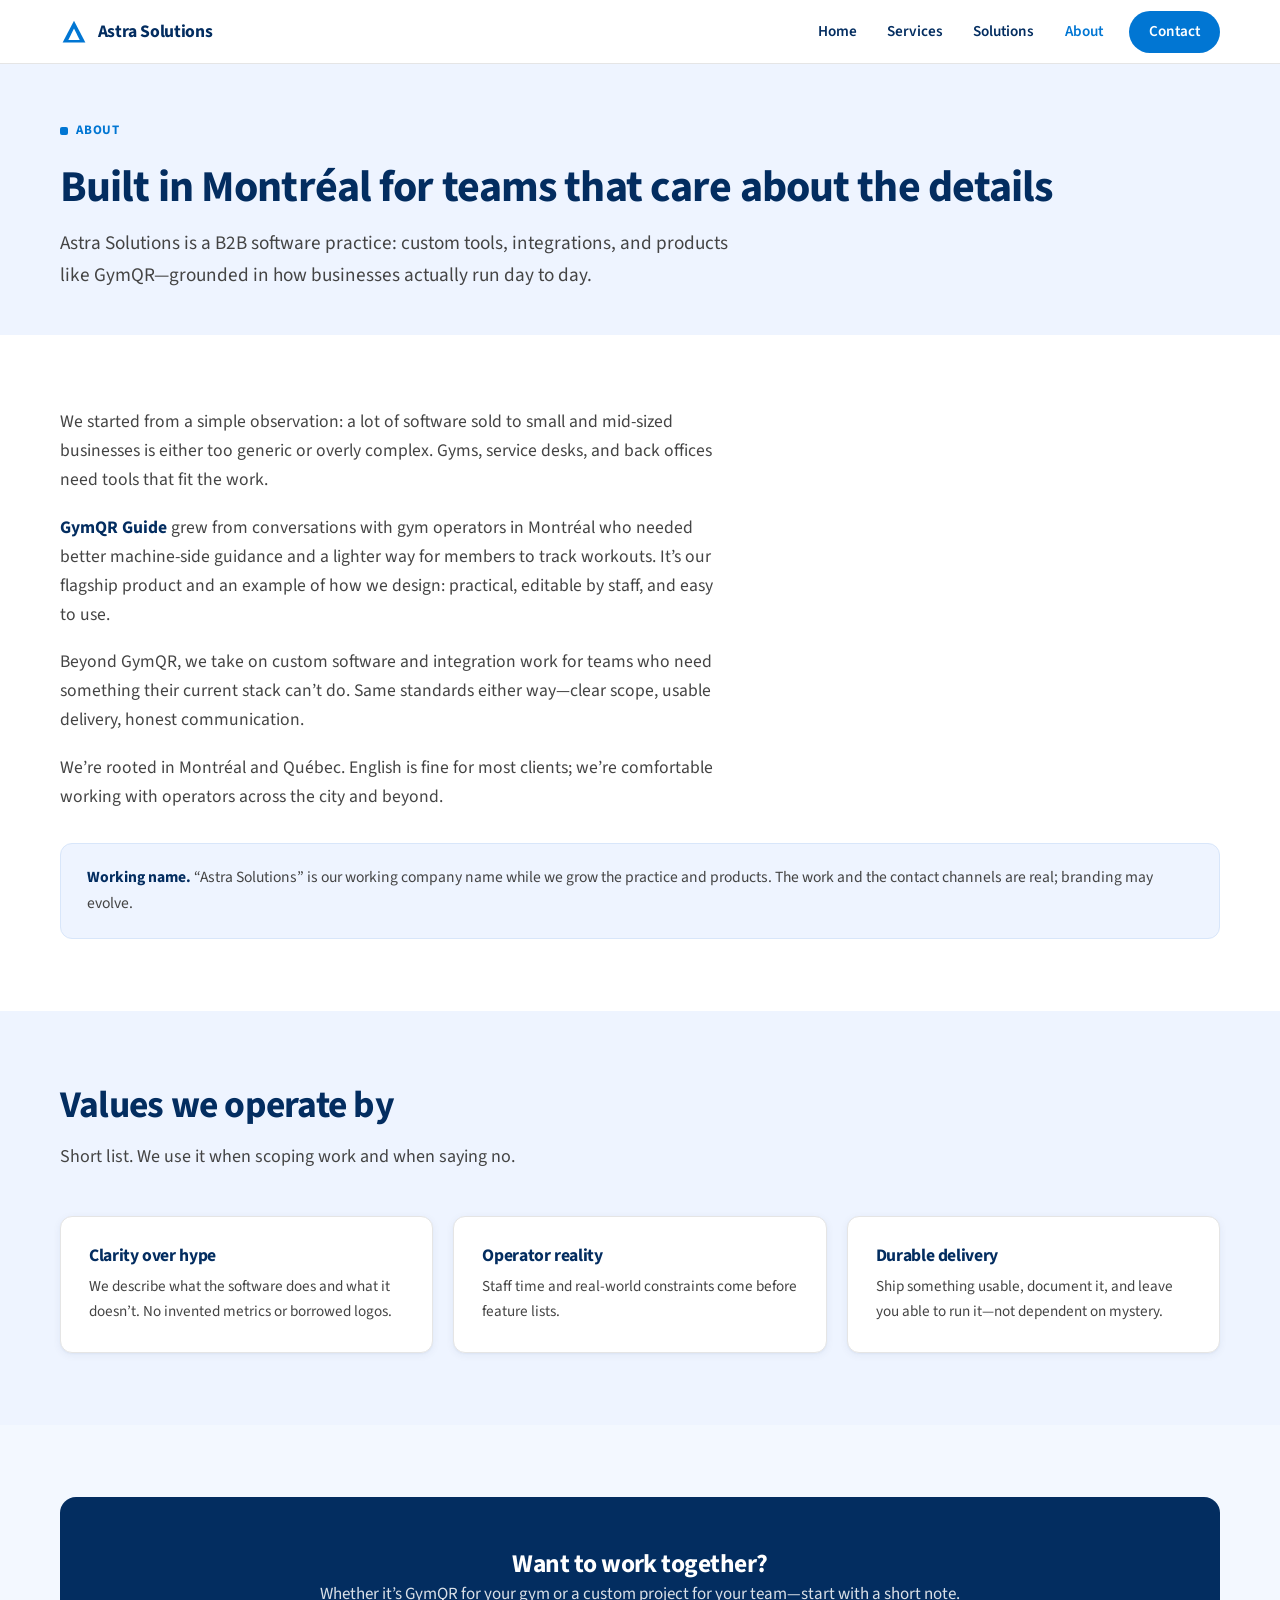
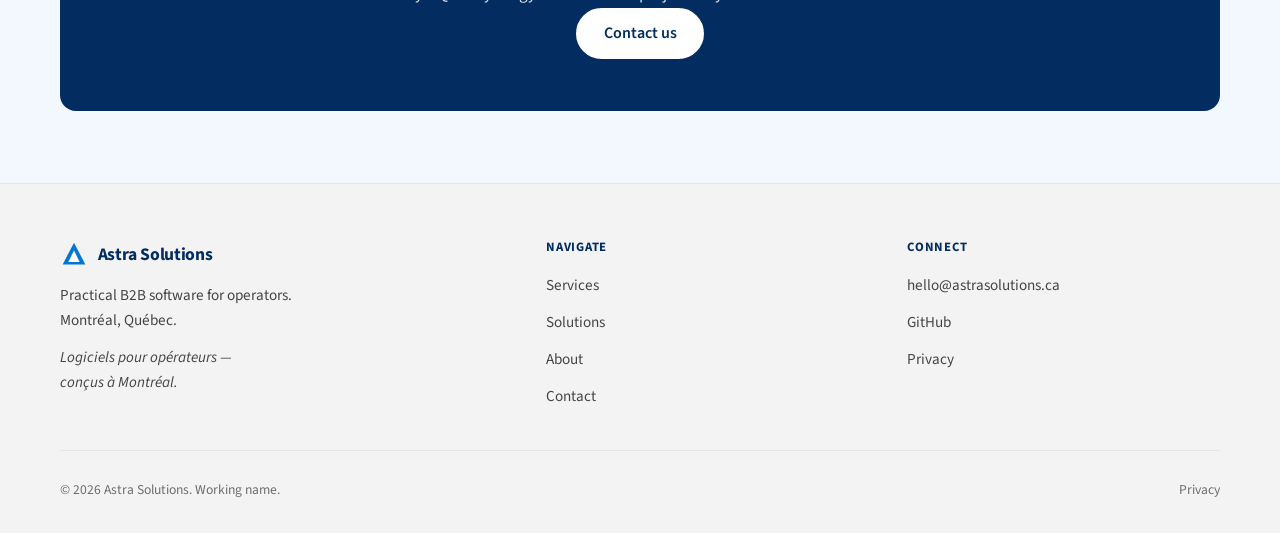
==== commit 03306d60: "Restyle site to match Salesforce-style B2B marketing look" ====
--- a/about.html
+++ b/about.html
@@ -8,7 +8,7 @@
   <link rel="icon" href="favicon.svg" type="image/svg+xml">
   <link rel="preconnect" href="https://fonts.googleapis.com">
   <link rel="preconnect" href="https://fonts.gstatic.com" crossorigin>
-  <link href="https://fonts.googleapis.com/css2?family=Inter:wght@400;500;600;700&display=swap" rel="stylesheet">
+  <link href="https://fonts.googleapis.com/css2?family=Source+Sans+3:wght@400;500;600;700&display=swap" rel="stylesheet">
   <link rel="stylesheet" href="css/styles.css">
 </head>
 <body>
@@ -18,8 +18,8 @@
     <div class="container header-inner">
       <a class="logo" href="index.html" aria-label="Astra Solutions home">
         <svg class="logo-mark" viewBox="0 0 32 32" fill="none" aria-hidden="true">
-          <rect width="32" height="32" rx="6" fill="#1B3A4B"/>
-          <path d="M16 7L25 23H7L16 7Z" fill="#F7F6F3"/>
+          <path d="M16 3L29 28H3L16 3Z" fill="#0176D3"/>
+          <path d="M16 12L22.5 25H9.5L16 12Z" fill="#FFFFFF"/>
         </svg>
         Astra Solutions
       </a>
@@ -98,11 +98,13 @@
       </div>
     </section>
 
-    <section class="section">
-      <div class="container cta-band reveal">
-        <h2>Want to work together?</h2>
-        <p>Whether it’s GymQR for your gym or a custom project for your team—start with a short note.</p>
-        <a class="btn btn-primary" href="contact.html">Contact us</a>
+    <section class="section section-wash">
+      <div class="container reveal">
+        <div class="cta-panel">
+          <h2>Want to work together?</h2>
+          <p>Whether it’s GymQR for your gym or a custom project for your team—start with a short note.</p>
+          <a class="btn btn-primary" href="contact.html">Contact us</a>
+        </div>
       </div>
     </section>
   </main>
@@ -113,8 +115,8 @@
         <div class="footer-brand">
           <a class="logo" href="index.html">
             <svg class="logo-mark" viewBox="0 0 32 32" fill="none" aria-hidden="true">
-              <rect width="32" height="32" rx="6" fill="#1B3A4B"/>
-              <path d="M16 7L25 23H7L16 7Z" fill="#F7F6F3"/>
+              <path d="M16 3L29 28H3L16 3Z" fill="#0176D3"/>
+              <path d="M16 12L22.5 25H9.5L16 12Z" fill="#FFFFFF"/>
             </svg>
             Astra Solutions
           </a>
--- a/css/styles.css
+++ b/css/styles.css
@@ -1,27 +1,33 @@
-/* Astra Solutions — light, flat, clean */
+/* Astra Solutions — Salesforce-inspired B2B marketing look */
 :root {
-  --bg: #F7F6F3;
-  --bg-elevated: #F0EEE9;
+  --bg: #FFFFFF;
+  --bg-alt: #F3F8FF;
+  --bg-wash: #EEF4FF;
+  --bg-footer: #F3F3F3;
   --bg-card: #FFFFFF;
-  --bg-card-hover: #FFFFFF;
-  --border: #E5E2DC;
-  --border-subtle: #E5E2DC;
-  --text: #1A1A1A;
-  --text-muted: #4A4A4A;
-  --text-dim: #6B6B6B;
-  --accent: #1B3A4B;
-  --accent-hover: #152E3C;
-  --accent-soft: #E8EEF1;
-  --focus: #1B3A4B;
-  --success: #2F6B4F;
-  --error: #B42318;
+  --border: #E5E5E5;
+  --border-subtle: #DDDBDA;
+  --text: #181818;
+  --text-body: #444444;
+  --text-muted: #444444;
+  --text-dim: #706E6B;
+  --navy: #032D60;
+  --accent: #0176D3;
+  --accent-hover: #0B5CAB;
+  --accent-soft: #EEF4FF;
+  --focus: #0176D3;
+  --success: #2E844A;
+  --error: #BA0517;
   --radius: 8px;
-  --radius-lg: 10px;
-  --header-h: 68px;
-  --font: "Inter", system-ui, -apple-system, "Segoe UI", Roboto, sans-serif;
-  --font-display: "Inter", system-ui, -apple-system, "Segoe UI", Roboto, sans-serif;
-  --max: 1120px;
-  --ease: ease;
+  --radius-lg: 12px;
+  --radius-pill: 999px;
+  --shadow-card: 0 2px 8px rgba(3, 45, 96, 0.06), 0 1px 2px rgba(3, 45, 96, 0.04);
+  --shadow-card-hover: 0 8px 24px rgba(3, 45, 96, 0.1), 0 2px 6px rgba(3, 45, 96, 0.06);
+  --header-h: 64px;
+  --font: "Source Sans 3", "Source Sans Pro", system-ui, -apple-system, "Segoe UI", Roboto, sans-serif;
+  --font-display: "Source Sans 3", "Source Sans Pro", system-ui, -apple-system, "Segoe UI", Roboto, sans-serif;
+  --max: 1160px;
+  --ease: cubic-bezier(0.25, 0.1, 0.25, 1);
 }
 
 *, *::before, *::after { box-sizing: border-box; }
@@ -34,9 +40,9 @@
 body {
   margin: 0;
   font-family: var(--font);
-  font-size: 1rem;
+  font-size: 1.0625rem;
   line-height: 1.65;
-  color: var(--text);
+  color: var(--text-body);
   background: var(--bg);
   -webkit-font-smoothing: antialiased;
   -moz-osx-font-smoothing: grayscale;
@@ -47,7 +53,14 @@
 a:hover { color: var(--accent-hover); }
 ul, ol { margin: 0; padding: 0; }
 li { list-style: none; }
-h1, h2, h3, h4 { margin: 0; font-weight: 600; letter-spacing: -0.02em; line-height: 1.25; color: var(--text); }
+h1, h2, h3, h4 {
+  margin: 0;
+  font-family: var(--font-display);
+  font-weight: 700;
+  letter-spacing: -0.02em;
+  line-height: 1.2;
+  color: var(--navy);
+}
 p { margin: 0; }
 
 .skip-link {
@@ -59,12 +72,12 @@
   background: var(--accent);
   color: #fff;
   font-weight: 600;
-  border-radius: var(--radius);
+  border-radius: var(--radius-pill);
 }
 .skip-link:focus { top: 1rem; color: #fff; }
 
 .container {
-  width: min(100% - 2rem, var(--max));
+  width: min(100% - 2.5rem, var(--max));
   margin-inline: auto;
 }
 
@@ -88,42 +101,49 @@
 .logo {
   display: flex;
   align-items: center;
-  gap: 0.65rem;
-  color: var(--text);
-  font-weight: 650;
-  font-size: 1.05rem;
-  letter-spacing: -0.03em;
-}
-.logo:hover { color: var(--text); }
+  gap: 0.6rem;
+  color: var(--navy);
+  font-weight: 700;
+  font-size: 1.1rem;
+  letter-spacing: -0.02em;
+}
+.logo:hover { color: var(--navy); }
 .logo-mark {
-  width: 32px;
-  height: 32px;
+  width: 28px;
+  height: 28px;
   flex-shrink: 0;
 }
 
 .nav-desktop {
   display: none;
   align-items: center;
-  gap: 0.15rem;
+  gap: 0.1rem;
 }
 .nav-desktop a {
-  color: var(--text-muted);
-  font-size: 0.9rem;
-  font-weight: 500;
-  padding: 0.5rem 0.85rem;
-  border-radius: 6px;
+  color: var(--navy);
+  font-size: 0.95rem;
+  font-weight: 600;
+  padding: 0.45rem 0.9rem;
+  border-radius: var(--radius);
   transition: color 0.15s, background 0.15s;
 }
-.nav-desktop a:hover { color: var(--text); background: var(--bg-elevated); }
+.nav-desktop a:hover { color: var(--accent); background: transparent; }
 .nav-desktop a.active { color: var(--accent); }
 .nav-desktop .nav-cta {
-  margin-left: 0.5rem;
+  margin-left: 0.65rem;
   background: var(--accent);
   color: #fff !important;
   font-weight: 600;
-  padding: 0.55rem 1.1rem;
-}
-.nav-desktop .nav-cta:hover { background: var(--accent-hover); color: #fff !important; }
+  padding: 0.55rem 1.25rem;
+  border-radius: var(--radius-pill);
+}
+.nav-desktop .nav-cta:hover {
+  background: var(--accent-hover);
+  color: #fff !important;
+}
+.nav-desktop .nav-cta.active {
+  background: var(--accent-hover);
+}
 
 .menu-toggle {
   display: flex;
@@ -135,13 +155,13 @@
   padding: 10px;
   background: transparent;
   border: 1px solid var(--border);
-  border-radius: 6px;
+  border-radius: var(--radius);
   cursor: pointer;
 }
 .menu-toggle span {
   display: block;
   height: 2px;
-  background: var(--text);
+  background: var(--navy);
   border-radius: 1px;
   transition: transform 0.2s var(--ease), opacity 0.15s;
 }
@@ -164,13 +184,14 @@
   padding: 1rem;
   flex-direction: column;
   gap: 0.25rem;
+  box-shadow: var(--shadow-card);
 }
 .nav-mobile.open { display: flex; }
 .nav-mobile a {
-  color: var(--text-muted);
-  font-weight: 500;
+  color: var(--navy);
+  font-weight: 600;
   padding: 0.85rem 1rem;
-  border-radius: 6px;
+  border-radius: var(--radius);
 }
 .nav-mobile a:hover,
 .nav-mobile a.active { color: var(--accent); background: var(--accent-soft); }
@@ -180,6 +201,7 @@
   background: var(--accent);
   color: #fff !important;
   font-weight: 600;
+  border-radius: var(--radius-pill);
 }
 .nav-mobile .nav-cta:hover { background: var(--accent-hover); }
 
@@ -195,15 +217,16 @@
   align-items: center;
   justify-content: center;
   gap: 0.5rem;
-  padding: 0.8rem 1.4rem;
+  padding: 0.85rem 1.6rem;
   font-family: inherit;
-  font-size: 0.95rem;
+  font-size: 1rem;
   font-weight: 600;
-  border-radius: 6px;
-  border: none;
+  border-radius: var(--radius-pill);
+  border: 2px solid transparent;
   cursor: pointer;
-  transition: background 0.15s, color 0.15s, border-color 0.15s;
+  transition: background 0.15s, color 0.15s, border-color 0.15s, box-shadow 0.15s;
   text-decoration: none;
+  line-height: 1.25;
 }
 .btn:focus-visible {
   outline: 2px solid var(--focus);
@@ -212,78 +235,82 @@
 .btn-primary {
   background: var(--accent);
   color: #fff;
+  border-color: var(--accent);
 }
 .btn-primary:hover {
   background: var(--accent-hover);
+  border-color: var(--accent-hover);
   color: #fff;
 }
 .btn-secondary {
   background: transparent;
-  color: var(--text);
-  border: 1px solid var(--border);
+  color: var(--accent);
+  border-color: var(--accent);
 }
 .btn-secondary:hover {
-  border-color: #C9C5BD;
-  background: var(--bg-elevated);
-  color: var(--text);
+  background: var(--accent-soft);
+  color: var(--accent-hover);
+  border-color: var(--accent-hover);
 }
 .btn-group {
   display: flex;
   flex-wrap: wrap;
-  gap: 0.75rem;
+  gap: 0.85rem;
 }
 
 /* Hero */
 .hero {
   position: relative;
-  padding: 3.5rem 0 4.5rem;
+  padding: 3.5rem 0 4rem;
+  background: var(--bg);
 }
 .hero-grid {
   position: relative;
   display: grid;
-  gap: 2.5rem;
+  gap: 2.75rem;
   align-items: center;
 }
 @media (min-width: 900px) {
   .hero { padding: 5rem 0 5.5rem; }
-  .hero-grid { grid-template-columns: 1.15fr 0.85fr; gap: 3.5rem; }
+  .hero-grid { grid-template-columns: 1.05fr 0.95fr; gap: 4rem; }
 }
 
 .eyebrow {
   display: inline-flex;
   align-items: center;
   gap: 0.5rem;
-  font-size: 0.8rem;
-  font-weight: 600;
-  letter-spacing: 0.04em;
+  font-size: 0.8125rem;
+  font-weight: 700;
+  letter-spacing: 0.06em;
   text-transform: uppercase;
   color: var(--accent);
-  margin-bottom: 1.15rem;
+  margin-bottom: 1.25rem;
 }
 .eyebrow::before {
   content: "";
-  width: 7px;
-  height: 7px;
-  border-radius: 1px;
+  width: 8px;
+  height: 8px;
+  border-radius: 2px;
   background: var(--accent);
 }
 
 .hero h1 {
-  font-size: clamp(2rem, 4.5vw, 3rem);
+  font-size: clamp(2.5rem, 5vw, 3.5rem);
   font-weight: 700;
   letter-spacing: -0.03em;
-  margin-bottom: 1.15rem;
-  max-width: 18ch;
+  margin-bottom: 1.25rem;
+  max-width: 14ch;
+  color: var(--navy);
 }
 .hero-lead {
-  font-size: 1.1rem;
-  color: var(--text-muted);
-  max-width: 40ch;
-  margin-bottom: 1.75rem;
-  line-height: 1.7;
+  font-size: 1.2rem;
+  color: var(--text-body);
+  max-width: 38ch;
+  margin-bottom: 2rem;
+  line-height: 1.65;
 }
 .hero-fr {
-  font-size: 0.875rem;
+  font-size: 0.9rem;
   color: var(--text-dim);
   margin-top: 1.5rem;
   font-style: italic;
@@ -294,72 +321,91 @@
   border: 1px solid var(--border);
   border-radius: var(--radius-lg);
   padding: 1.75rem;
+  box-shadow: var(--shadow-card);
 }
 .hero-card-label {
   font-size: 0.75rem;
-  font-weight: 600;
-  letter-spacing: 0.05em;
+  font-weight: 700;
+  letter-spacing: 0.06em;
   text-transform: uppercase;
-  color: var(--text-dim);
-  margin-bottom: 1rem;
+  color: var(--accent);
+  margin-bottom: 0.85rem;
 }
 .hero-card h3 {
-  font-size: 1.25rem;
+  font-size: 1.35rem;
   margin-bottom: 0.5rem;
 }
 .hero-card p {
-  color: var(--text-muted);
-  font-size: 0.95rem;
+  color: var(--text-body);
+  font-size: 1rem;
   margin-bottom: 1.25rem;
 }
 .hero-card-features {
   display: flex;
   flex-direction: column;
-  gap: 0.65rem;
+  gap: 0.7rem;
+  margin-bottom: 1.25rem;
 }
 .hero-card-features li {
   display: flex;
   align-items: flex-start;
   gap: 0.65rem;
-  font-size: 0.9rem;
-  color: var(--text-muted);
+  font-size: 0.95rem;
+  color: var(--text-body);
 }
 .hero-card-features li::before {
   content: "";
-  width: 6px;
-  height: 6px;
-  margin-top: 0.55rem;
-  border-radius: 1px;
+  width: 7px;
+  height: 7px;
+  margin-top: 0.5rem;
+  border-radius: 2px;
   background: var(--accent);
   flex-shrink: 0;
 }
 
+.hero-visual {
+  background: linear-gradient(160deg, var(--bg-wash) 0%, #E8F1FF 100%);
+  border: 1px solid #D8E6FA;
+  border-radius: 16px;
+  padding: 1.5rem;
+  box-shadow: var(--shadow-card);
+  min-height: 320px;
+  display: flex;
+  flex-direction: column;
+  gap: 1rem;
+}
+
 /* Sections */
 .section {
-  padding: 4rem 0;
+  padding: 4.5rem 0;
+  background: var(--bg);
 }
 .section-alt {
-  background: var(--bg-elevated);
-  border-top: 1px solid var(--border);
-  border-bottom: 1px solid var(--border);
+  background: var(--bg-wash);
+  border-top: none;
+  border-bottom: none;
+}
+.section-wash {
+  background: var(--bg-alt);
 }
 .section-header {
-  max-width: 36rem;
-  margin-bottom: 2.5rem;
+  max-width: 38rem;
+  margin-bottom: 2.75rem;
 }
 .section-header h2 {
-  font-size: clamp(1.55rem, 3.2vw, 2rem);
-  margin-bottom: 0.75rem;
+  font-size: clamp(1.75rem, 3.5vw, 2.35rem);
+  margin-bottom: 0.85rem;
+  color: var(--navy);
 }
 .section-header p {
-  color: var(--text-muted);
-  font-size: 1.05rem;
+  color: var(--text-body);
+  font-size: 1.125rem;
 }
 
 /* Cards grid */
 .cards {
   display: grid;
-  gap: 1.15rem;
+  gap: 1.35rem;
 }
 @media (min-width: 640px) {
   .cards-2 { grid-template-columns: repeat(2, 1fr); }
@@ -374,103 +420,119 @@
   background: var(--bg-card);
   border: 1px solid var(--border);
   border-radius: var(--radius-lg);
-  padding: 1.65rem;
+  padding: 1.85rem 1.65rem;
+  box-shadow: var(--shadow-card);
+  transition: box-shadow 0.2s var(--ease), transform 0.2s var(--ease);
 }
 .card:hover {
+  box-shadow: var(--shadow-card-hover);
   border-color: var(--border);
   background: var(--bg-card);
 }
 .card-icon {
-  width: 40px;
-  height: 40px;
+  width: 48px;
+  height: 48px;
   display: flex;
   align-items: center;
   justify-content: center;
   background: var(--accent-soft);
-  border: 1px solid var(--border);
-  border-radius: 8px;
-  margin-bottom: 1.1rem;
+  border: none;
+  border-radius: 12px;
+  margin-bottom: 1.25rem;
   color: var(--accent);
 }
 .card h3 {
-  font-size: 1.05rem;
-  margin-bottom: 0.45rem;
+  font-size: 1.15rem;
+  margin-bottom: 0.5rem;
+  color: var(--navy);
 }
 .card p {
-  color: var(--text-muted);
-  font-size: 0.95rem;
+  color: var(--text-body);
+  font-size: 0.975rem;
+  line-height: 1.55;
 }
 .card a.card-link {
   display: inline-flex;
   align-items: center;
   gap: 0.35rem;
-  margin-top: 1rem;
-  font-size: 0.9rem;
-  font-weight: 600;
+  margin-top: 1.1rem;
+  font-size: 0.95rem;
+  font-weight: 700;
   color: var(--accent);
 }
 .card-link {
-  font-size: 0.9rem;
-  font-weight: 600;
+  font-size: 0.95rem;
+  font-weight: 700;
   color: var(--accent);
 }
+.card-link:hover { color: var(--accent-hover); }
 
 /* Audience / who we serve */
 .audience-list {
   display: grid;
-  gap: 1rem;
+  gap: 1.15rem;
 }
 @media (min-width: 700px) {
   .audience-list { grid-template-columns: repeat(3, 1fr); }
 }
 .audience-item {
-  padding: 1.5rem;
-  border-left: 2px solid var(--accent);
+  padding: 1.65rem;
+  border-left: 3px solid var(--accent);
   background: var(--bg-card);
-  border-radius: 0 var(--radius) var(--radius) 0;
+  border-radius: 0 var(--radius-lg) var(--radius-lg) 0;
   border-top: 1px solid var(--border);
   border-right: 1px solid var(--border);
   border-bottom: 1px solid var(--border);
+  box-shadow: var(--shadow-card);
 }
 .audience-item h3 {
-  font-size: 1.05rem;
-  margin-bottom: 0.4rem;
+  font-size: 1.1rem;
+  margin-bottom: 0.45rem;
 }
 .audience-item p {
-  color: var(--text-muted);
-  font-size: 0.925rem;
+  color: var(--text-body);
+  font-size: 0.95rem;
 }
 
 /* Process steps */
 .steps {
   display: grid;
-  gap: 1.5rem;
+  gap: 1.75rem;
   counter-reset: step;
 }
 @media (min-width: 800px) {
-  .steps { grid-template-columns: repeat(4, 1fr); gap: 1.25rem; }
+  .steps { grid-template-columns: repeat(4, 1fr); gap: 1.5rem; }
 }
 .step {
   position: relative;
-  padding-top: 0.25rem;
+  padding: 1.5rem 1.35rem;
+  background: var(--bg-card);
+  border: 1px solid var(--border);
+  border-radius: var(--radius-lg);
+  box-shadow: var(--shadow-card);
 }
 .step::before {
   counter-increment: step;
-  content: "0" counter(step);
-  display: block;
-  font-size: 0.8rem;
-  font-weight: 700;
-  letter-spacing: 0.06em;
-  color: var(--accent);
-  margin-bottom: 0.75rem;
+  content: counter(step);
+  display: flex;
+  align-items: center;
+  justify-content: center;
+  width: 36px;
+  height: 36px;
+  font-size: 0.95rem;
+  font-weight: 700;
+  color: #fff;
+  background: var(--accent);
+  border-radius: 50%;
+  margin-bottom: 1rem;
 }
 .step h3 {
-  font-size: 1.05rem;
-  margin-bottom: 0.4rem;
+  font-size: 1.1rem;
+  margin-bottom: 0.45rem;
 }
 .step p {
-  color: var(--text-muted);
-  font-size: 0.9rem;
+  color: var(--text-body);
+  font-size: 0.95rem;
 }
 
 /* Product highlight band */
@@ -480,28 +542,30 @@
   align-items: center;
 }
 @media (min-width: 860px) {
-  .product-band { grid-template-columns: 1fr 1fr; gap: 3.5rem; }
+  .product-band { grid-template-columns: 1fr 1fr; gap: 4rem; }
 }
 .product-band h2 {
-  font-size: clamp(1.55rem, 3.2vw, 2rem);
+  font-size: clamp(1.75rem, 3.5vw, 2.35rem);
   margin-bottom: 1rem;
+  color: var(--navy);
 }
 .product-band .lead {
-  color: var(--text-muted);
-  font-size: 1.05rem;
+  color: var(--text-body);
+  font-size: 1.125rem;
   margin-bottom: 1.5rem;
+  line-height: 1.65;
 }
 .feature-list {
   display: flex;
   flex-direction: column;
-  gap: 0.85rem;
-  margin-bottom: 1.75rem;
+  gap: 0.9rem;
+  margin-bottom: 1.85rem;
 }
 .feature-list li {
   display: flex;
   gap: 0.75rem;
-  color: var(--text-muted);
-  font-size: 0.95rem;
+  color: var(--text-body);
+  font-size: 1rem;
 }
 .feature-list li svg {
   flex-shrink: 0;
@@ -509,14 +573,15 @@
   color: var(--accent);
 }
 .product-visual {
-  background: var(--bg-card);
+  background: #FFFFFF;
   border: 1px solid var(--border);
   border-radius: var(--radius-lg);
   padding: 1.75rem;
-  min-height: 260px;
+  min-height: 280px;
   display: flex;
   flex-direction: column;
   gap: 1rem;
+  box-shadow: var(--shadow-card);
 }
 .pv-row {
   display: flex;
@@ -527,25 +592,25 @@
   background: var(--accent-soft);
   color: var(--accent);
   font-size: 0.75rem;
-  font-weight: 600;
-  padding: 0.35rem 0.7rem;
-  border-radius: 4px;
-  border: 1px solid var(--border);
+  font-weight: 700;
+  padding: 0.4rem 0.8rem;
+  border-radius: var(--radius-pill);
+  border: none;
   letter-spacing: 0.02em;
 }
 .pv-screen {
   flex: 1;
-  background: var(--bg);
-  border: 1px solid var(--border);
-  border-radius: 8px;
+  background: var(--bg-wash);
+  border: 1px solid #D8E6FA;
+  border-radius: 10px;
   padding: 1.25rem;
   display: grid;
   gap: 0.75rem;
 }
 .pv-bar {
   height: 8px;
-  background: var(--border);
-  border-radius: 2px;
+  background: #D0DCEF;
+  border-radius: 4px;
 }
 .pv-bar.accent { background: var(--accent); width: 60%; }
 .pv-bar.short { width: 40%; }
@@ -559,47 +624,70 @@
 .pv-tile {
   background: #FFFFFF;
   border: 1px solid var(--border);
-  border-radius: 6px;
-  padding: 0.85rem;
-  font-size: 0.75rem;
-  color: var(--text-muted);
+  border-radius: 8px;
+  padding: 0.9rem;
+  font-size: 0.8rem;
+  color: var(--text-body);
 }
 .pv-tile strong {
   display: block;
-  color: var(--text);
-  font-size: 0.85rem;
+  color: var(--navy);
+  font-size: 0.9rem;
   margin-bottom: 0.2rem;
 }
 
 /* CTA band */
 .cta-band {
   text-align: center;
-  padding: 3.5rem 0;
+  padding: 1rem 0;
 }
 .cta-band h2 {
-  font-size: clamp(1.55rem, 3.2vw, 2rem);
-  margin-bottom: 0.75rem;
+  font-size: clamp(1.75rem, 3.5vw, 2.35rem);
+  margin-bottom: 0.85rem;
+  color: var(--navy);
 }
 .cta-band p {
-  color: var(--text-muted);
-  max-width: 32rem;
-  margin: 0 auto 1.75rem;
-  font-size: 1.05rem;
+  color: var(--text-body);
+  max-width: 34rem;
+  margin: 0 auto 1.85rem;
+  font-size: 1.125rem;
+}
+
+.cta-panel {
+  background: var(--navy);
+  border-radius: 16px;
+  padding: 3.25rem 2rem;
+  text-align: center;
+}
+.cta-panel h2 { color: #FFFFFF; }
+.cta-panel p { color: rgba(255, 255, 255, 0.85); }
+.cta-panel .btn-primary {
+  background: #FFFFFF;
+  color: var(--navy);
+  border-color: #FFFFFF;
+}
+.cta-panel .btn-primary:hover {
+  background: var(--accent-soft);
+  color: var(--navy);
+  border-color: var(--accent-soft);
 }
 
 /* Page hero (inner pages) */
 .page-hero {
-  padding: 3rem 0 2.75rem;
-  border-bottom: 1px solid var(--border);
+  padding: 3.25rem 0 2.75rem;
+  border-bottom: none;
+  background: var(--bg-wash);
 }
 .page-hero h1 {
-  font-size: clamp(1.8rem, 3.8vw, 2.5rem);
-  margin-bottom: 0.75rem;
+  font-size: clamp(2rem, 4vw, 2.75rem);
+  margin-bottom: 0.85rem;
+  color: var(--navy);
 }
 .page-hero .lead {
-  color: var(--text-muted);
-  font-size: 1.1rem;
-  max-width: 40rem;
+  color: var(--text-body);
+  font-size: 1.2rem;
+  max-width: 42rem;
+  line-height: 1.65;
 }
 
 /* Services detail */
@@ -618,19 +706,19 @@
   }
 }
 .service-block h2 {
-  font-size: 1.4rem;
+  font-size: 1.5rem;
   margin-bottom: 0.5rem;
 }
 .service-meta {
   color: var(--accent);
   font-size: 0.8rem;
-  font-weight: 600;
-  letter-spacing: 0.05em;
+  font-weight: 700;
+  letter-spacing: 0.06em;
   text-transform: uppercase;
   margin-bottom: 0.75rem;
 }
 .service-block .body p {
-  color: var(--text-muted);
+  color: var(--text-body);
   margin-bottom: 1rem;
 }
 .service-block .body ul {
@@ -641,52 +729,53 @@
 .service-block .body li {
   list-style: disc;
   margin-left: 1.25rem;
-  color: var(--text-muted);
-  font-size: 0.95rem;
+  color: var(--text-body);
+  font-size: 0.975rem;
 }
 
 /* About */
 .values {
   display: grid;
-  gap: 1.15rem;
+  gap: 1.25rem;
 }
 @media (min-width: 700px) {
   .values { grid-template-columns: repeat(3, 1fr); }
 }
 .value-card {
-  padding: 1.5rem;
+  padding: 1.75rem;
   background: var(--bg-card);
   border: 1px solid var(--border);
   border-radius: var(--radius-lg);
+  box-shadow: var(--shadow-card);
 }
 .value-card h3 {
-  font-size: 1.05rem;
+  font-size: 1.1rem;
   margin-bottom: 0.5rem;
-  color: var(--accent);
+  color: var(--navy);
 }
 .value-card p {
-  color: var(--text-muted);
-  font-size: 0.925rem;
+  color: var(--text-body);
+  font-size: 0.95rem;
 }
 .prose {
-  max-width: 40rem;
+  max-width: 42rem;
 }
 .prose p {
-  color: var(--text-muted);
+  color: var(--text-body);
   margin-bottom: 1.15rem;
-  font-size: 1.05rem;
-}
-.prose strong { color: var(--text); font-weight: 600; }
+  font-size: 1.1rem;
+}
+.prose strong { color: var(--navy); font-weight: 700; }
 .note-box {
   margin-top: 2rem;
-  padding: 1.25rem 1.5rem;
+  padding: 1.35rem 1.6rem;
   background: var(--accent-soft);
-  border: 1px solid var(--border);
-  border-radius: var(--radius);
-  font-size: 0.95rem;
-  color: var(--text-muted);
-}
-.note-box strong { color: var(--accent); }
+  border: 1px solid #D8E6FA;
+  border-radius: var(--radius-lg);
+  font-size: 0.975rem;
+  color: var(--text-body);
+}
+.note-box strong { color: var(--navy); }
 
 /* Contact */
 .contact-grid {
@@ -698,11 +787,11 @@
   .contact-grid { grid-template-columns: 1fr 1.2fr; gap: 4rem; }
 }
 .contact-info h2 {
-  font-size: 1.3rem;
+  font-size: 1.4rem;
   margin-bottom: 1rem;
 }
 .contact-info p {
-  color: var(--text-muted);
+  color: var(--text-body);
   margin-bottom: 1.5rem;
 }
 .next-steps {
@@ -722,20 +811,21 @@
   display: flex;
   align-items: center;
   justify-content: center;
-  background: var(--accent-soft);
-  color: var(--accent);
+  background: var(--accent);
+  color: #fff;
   font-size: 0.8rem;
   font-weight: 700;
   border-radius: 50%;
-  border: 1px solid var(--border);
+  border: none;
 }
 .next-steps strong {
   display: block;
-  font-size: 0.95rem;
+  font-size: 0.975rem;
   margin-bottom: 0.15rem;
+  color: var(--navy);
 }
 .next-steps span {
-  color: var(--text-muted);
+  color: var(--text-body);
   font-size: 0.875rem;
 }
 .contact-email {
@@ -749,7 +839,7 @@
   margin-bottom: 0.35rem;
 }
 .contact-email a {
-  font-weight: 600;
+  font-weight: 700;
   font-size: 1.05rem;
 }
 
@@ -759,16 +849,17 @@
   border: 1px solid var(--border);
   border-radius: var(--radius-lg);
   padding: 2rem;
+  box-shadow: var(--shadow-card);
 }
 .form-group {
   margin-bottom: 1.25rem;
 }
 .form-group label {
   display: block;
-  font-size: 0.875rem;
-  font-weight: 550;
+  font-size: 0.9rem;
+  font-weight: 600;
   margin-bottom: 0.4rem;
-  color: var(--text);
+  color: var(--navy);
 }
 .form-group .hint {
   font-size: 0.8rem;
@@ -780,20 +871,21 @@
 .form-group select,
 .form-group textarea {
   width: 100%;
-  padding: 0.75rem 1rem;
+  padding: 0.8rem 1rem;
   font-family: inherit;
   font-size: 1rem;
   color: var(--text);
   background: #FFFFFF;
-  border: 1px solid var(--border);
-  border-radius: 6px;
-  transition: border-color 0.15s;
+  border: 1px solid var(--border-subtle);
+  border-radius: var(--radius);
+  transition: border-color 0.15s, box-shadow 0.15s;
 }
 .form-group input:focus,
 .form-group select:focus,
 .form-group textarea:focus {
   outline: none;
   border-color: var(--accent);
+  box-shadow: 0 0 0 3px rgba(1, 118, 211, 0.15);
 }
 .form-group input.error,
 .form-group select.error,
@@ -826,25 +918,25 @@
   color: var(--success);
 }
 .form-success h3 {
-  font-size: 1.3rem;
+  font-size: 1.35rem;
   margin-bottom: 0.5rem;
 }
 .form-success p {
-  color: var(--text-muted);
+  color: var(--text-body);
 }
 .form-card.submitted .form-fields { display: none; }
 
 /* Privacy / legal */
 .legal {
   padding: 3rem 0 5rem;
-  max-width: 40rem;
+  max-width: 42rem;
 }
 .legal h2 {
-  font-size: 1.2rem;
+  font-size: 1.25rem;
   margin: 2rem 0 0.75rem;
 }
 .legal p, .legal li {
-  color: var(--text-muted);
+  color: var(--text-body);
   margin-bottom: 0.85rem;
 }
 .legal ul { margin-bottom: 1rem; }
@@ -855,9 +947,9 @@
 
 /* Footer */
 .site-footer {
-  background: #FFFFFF;
+  background: var(--bg-footer);
   border-top: 1px solid var(--border);
-  padding: 3.25rem 0 2rem;
+  padding: 3.5rem 0 2rem;
 }
 .footer-grid {
   display: grid;
@@ -872,22 +964,22 @@
 }
 .footer-brand .logo { margin-bottom: 0.85rem; }
 .footer-brand p {
-  color: var(--text-muted);
-  font-size: 0.9rem;
-  max-width: 28ch;
+  color: var(--text-body);
+  font-size: 0.95rem;
+  max-width: 30ch;
   margin-bottom: 0.75rem;
 }
 .footer-fr {
-  font-size: 0.8rem;
+  font-size: 0.85rem;
   color: var(--text-dim);
   font-style: italic;
 }
 .footer-col h4 {
   font-size: 0.8rem;
-  font-weight: 600;
-  letter-spacing: 0.05em;
+  font-weight: 700;
+  letter-spacing: 0.06em;
   text-transform: uppercase;
-  color: var(--text-dim);
+  color: var(--navy);
   margin-bottom: 1rem;
 }
 .footer-col ul {
@@ -896,8 +988,8 @@
   gap: 0.55rem;
 }
 .footer-col a {
-  color: var(--text-muted);
-  font-size: 0.925rem;
+  color: var(--text-body);
+  font-size: 0.95rem;
 }
 .footer-col a:hover { color: var(--accent); }
 .footer-bottom {
@@ -908,7 +1000,7 @@
   align-items: center;
   padding-top: 1.75rem;
   border-top: 1px solid var(--border);
-  font-size: 0.8rem;
+  font-size: 0.85rem;
   color: var(--text-dim);
 }
 .footer-bottom a { color: var(--text-dim); }
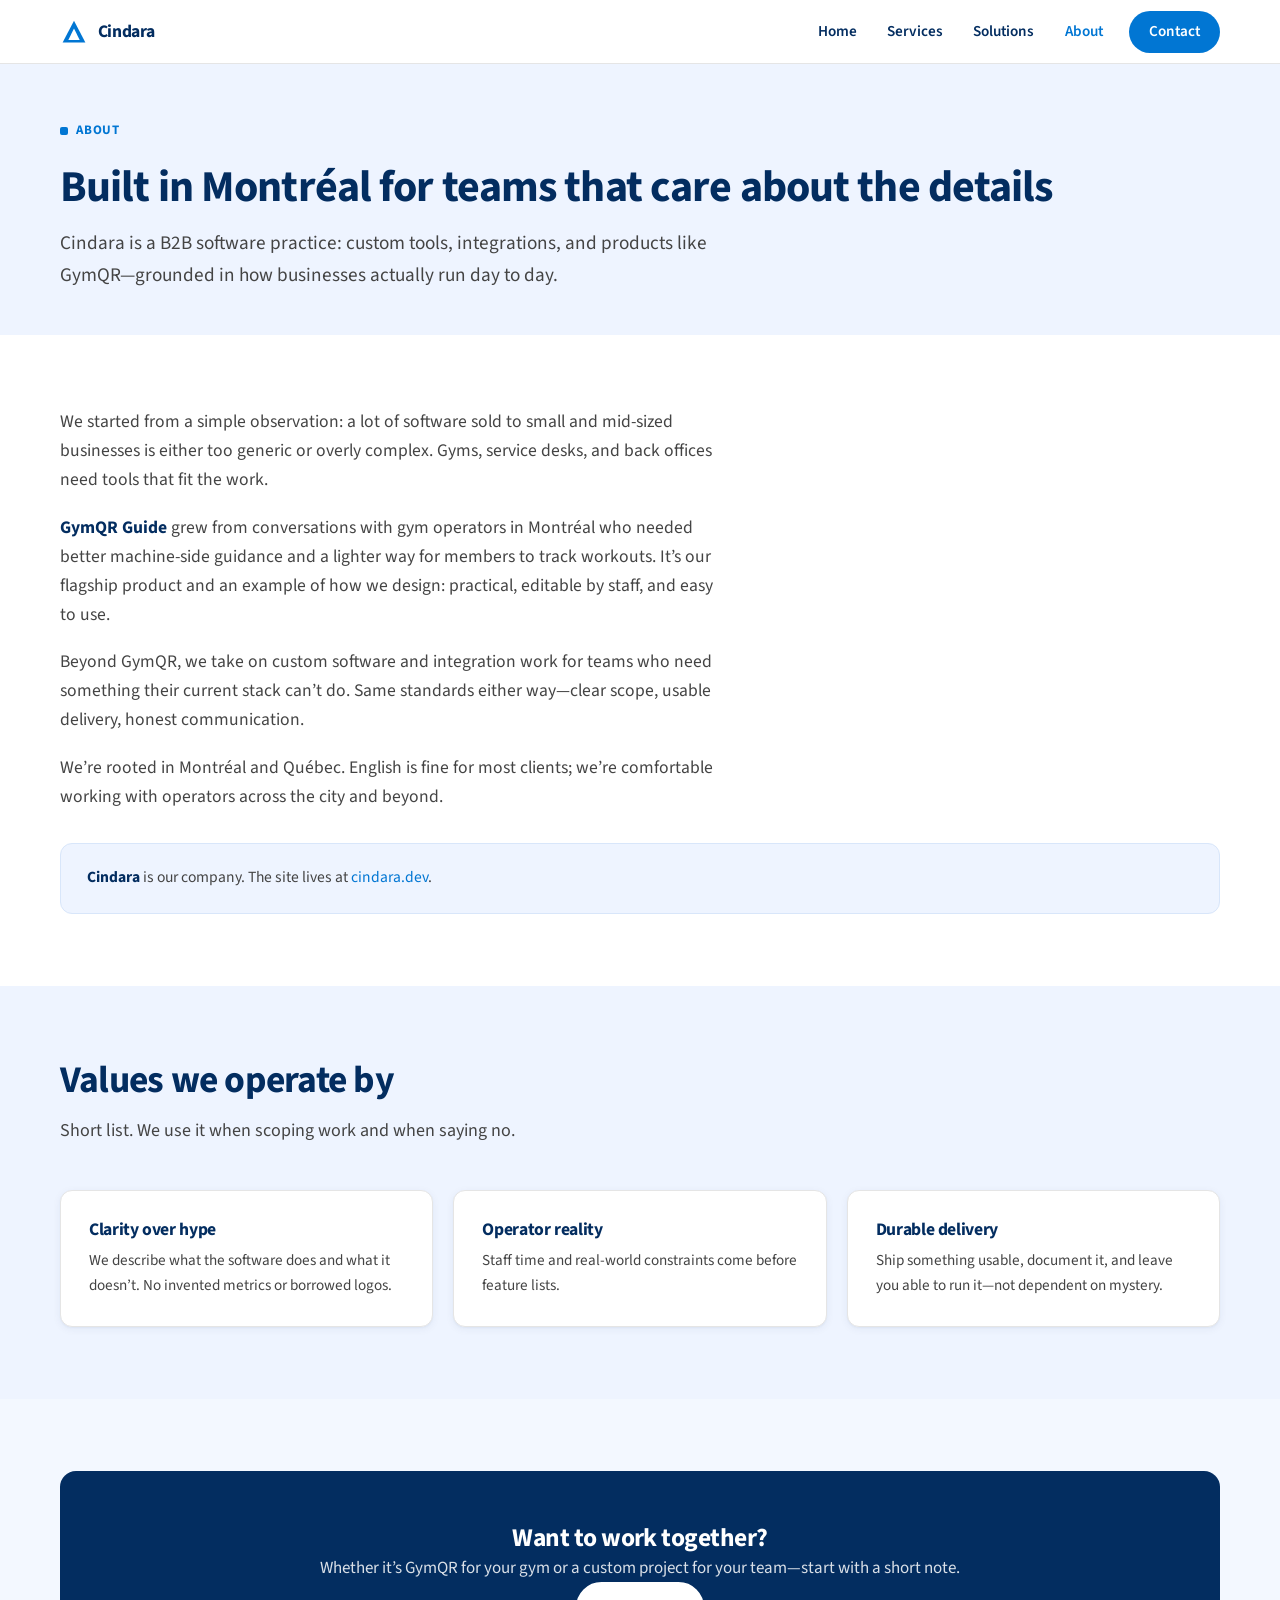
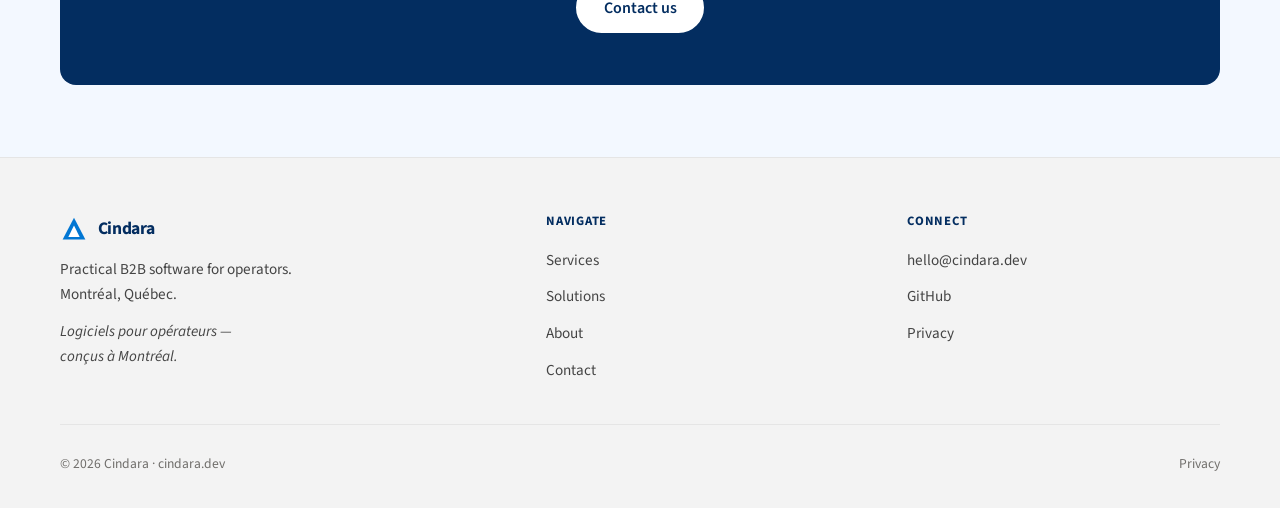
==== commit ebd8a293: "Rename Astra Solutions to Cindara (cindara.dev)" ====
--- a/about.html
+++ b/about.html
@@ -3,8 +3,8 @@
 <head>
   <meta charset="UTF-8">
   <meta name="viewport" content="width=device-width, initial-scale=1">
-  <meta name="description" content="About Astra Solutions — a Montréal / Québec B2B software shop building practical tools for operators, including GymQR Guide.">
-  <title>About — Astra Solutions</title>
+  <meta name="description" content="About Cindara — a Montréal / Québec B2B software shop building practical tools for operators, including GymQR Guide.">
+  <title>About — Cindara</title>
   <link rel="icon" href="favicon.svg" type="image/svg+xml">
   <link rel="preconnect" href="https://fonts.googleapis.com">
   <link rel="preconnect" href="https://fonts.gstatic.com" crossorigin>
@@ -16,12 +16,12 @@
 
   <header class="site-header">
     <div class="container header-inner">
-      <a class="logo" href="index.html" aria-label="Astra Solutions home">
+      <a class="logo" href="index.html" aria-label="Cindara home">
         <svg class="logo-mark" viewBox="0 0 32 32" fill="none" aria-hidden="true">
           <path d="M16 3L29 28H3L16 3Z" fill="#0176D3"/>
           <path d="M16 12L22.5 25H9.5L16 12Z" fill="#FFFFFF"/>
         </svg>
-        Astra Solutions
+        Cindara
       </a>
       <nav class="nav-desktop" aria-label="Primary">
         <a href="index.html">Home</a>
@@ -48,7 +48,7 @@
       <div class="container">
         <p class="eyebrow">About</p>
         <h1>Built in Montréal for teams that care about the details</h1>
-        <p class="lead">Astra Solutions is a B2B software practice: custom tools, integrations, and products like GymQR—grounded in how businesses actually run day to day.</p>
+        <p class="lead">Cindara is a B2B software practice: custom tools, integrations, and products like GymQR—grounded in how businesses actually run day to day.</p>
       </div>
     </div>
 
@@ -70,7 +70,7 @@
         </div>
 
         <div class="note-box reveal">
-          <strong>Working name.</strong> “Astra Solutions” is our working company name while we grow the practice and products. The work and the contact channels are real; branding may evolve.
+          <strong>Cindara</strong> is our company. The site lives at <a href="https://cindara.dev">cindara.dev</a>.
         </div>
       </div>
     </section>
@@ -118,7 +118,7 @@
               <path d="M16 3L29 28H3L16 3Z" fill="#0176D3"/>
               <path d="M16 12L22.5 25H9.5L16 12Z" fill="#FFFFFF"/>
             </svg>
-            Astra Solutions
+            Cindara
           </a>
           <p>Practical B2B software for operators. Montréal, Québec.</p>
           <p class="footer-fr">Logiciels pour opérateurs — conçus à Montréal.</p>
@@ -135,14 +135,14 @@
         <div class="footer-col">
           <h4>Connect</h4>
           <ul>
-            <li><a href="mailto:hello@astrasolutions.ca">hello@astrasolutions.ca</a></li>
-            <li><a href="https://github.com/alexbalut/astra-solutions" rel="noopener noreferrer" target="_blank">GitHub</a></li>
+            <li><a href="mailto:hello@cindara.dev">hello@cindara.dev</a></li>
+            <li><a href="https://github.com/alexbalut/cindara" rel="noopener noreferrer" target="_blank">GitHub</a></li>
             <li><a href="privacy.html">Privacy</a></li>
           </ul>
         </div>
       </div>
       <div class="footer-bottom">
-        <span>© 2026 Astra Solutions. Working name.</span>
+        <span>© 2026 Cindara · cindara.dev</span>
         <span><a href="privacy.html">Privacy</a></span>
       </div>
     </div>
--- a/css/styles.css
+++ b/css/styles.css
@@ -1,4 +1,4 @@
-/* Astra Solutions — Salesforce-inspired B2B marketing look */
+/* Cindara — Salesforce-inspired B2B marketing look */
 :root {
   --bg: #FFFFFF;
   --bg-alt: #F3F8FF;
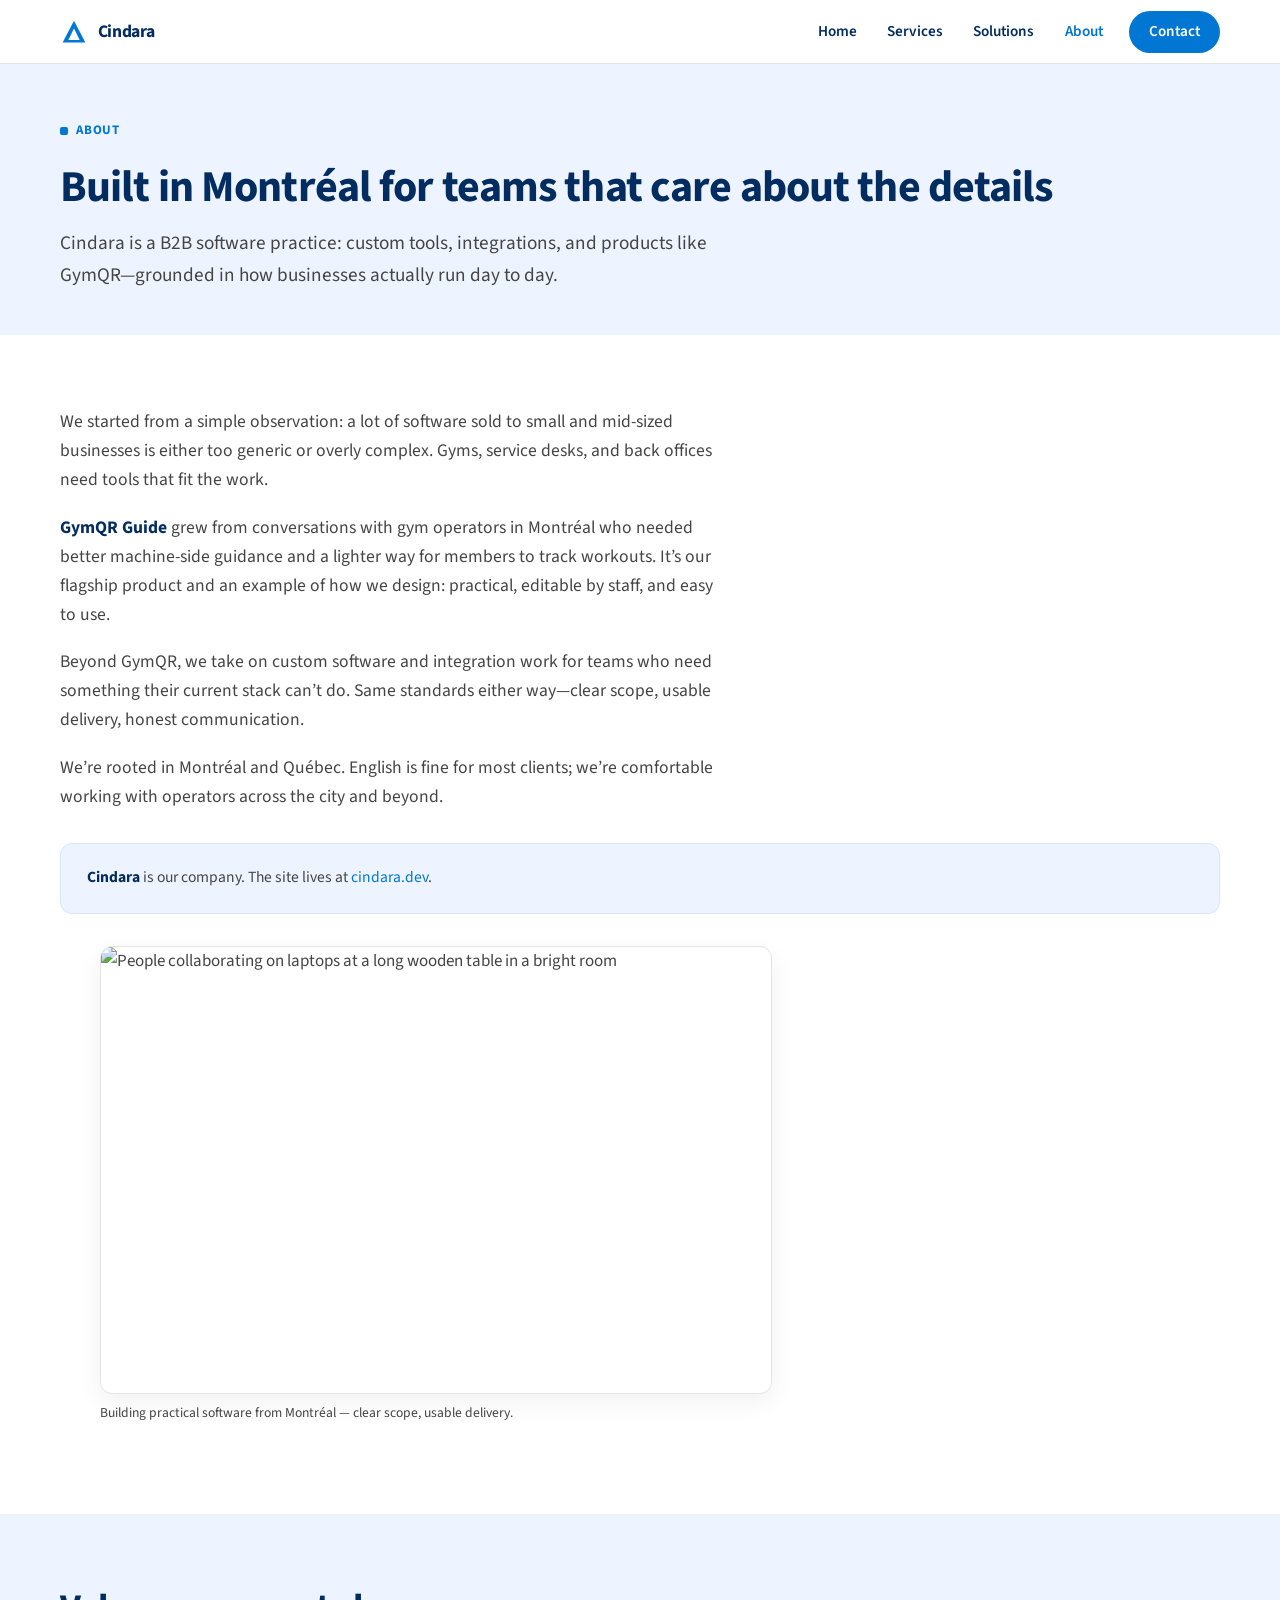
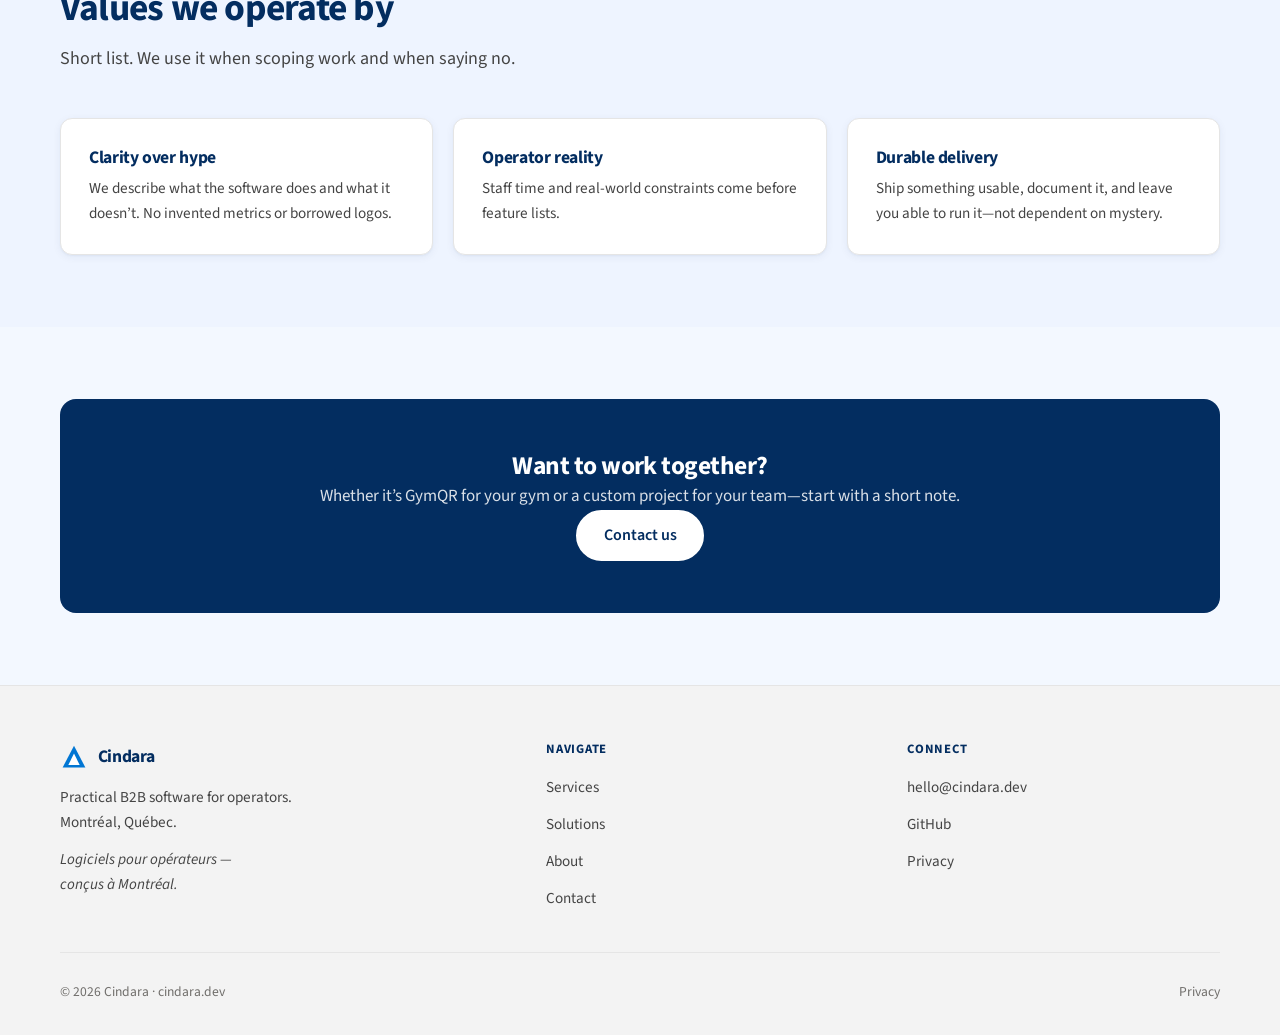
==== commit ab7f90d5: "Add stock photos for software, gym floor, and studio" ====
--- a/about.html
+++ b/about.html
@@ -72,6 +72,13 @@
         <div class="note-box reveal">
           <strong>Cindara</strong> is our company. The site lives at <a href="https://cindara.dev">cindara.dev</a>.
         </div>
+
+        <figure class="reveal" style="margin-top: 2rem; max-width: 42rem;">
+          <div class="photo-frame">
+            <img src="images/office-collab.jpg" alt="People collaborating on laptops at a long wooden table in a bright room" width="800" height="533" loading="lazy">
+          </div>
+          <figcaption class="photo-caption">Building practical software from Montréal — clear scope, usable delivery.</figcaption>
+        </figure>
       </div>
     </section>
 
--- a/css/styles.css
+++ b/css/styles.css
@@ -1028,3 +1028,70 @@
     transition-duration: 0.01ms !important;
   }
 }
+
+/* Stock photo frames */
+.photo-frame {
+  border-radius: 12px;
+  overflow: hidden;
+  border: 1px solid var(--border, #E5E5E5);
+  box-shadow: 0 8px 24px rgba(15, 23, 42, 0.06);
+  background: #fff;
+}
+.photo-frame img {
+  width: 100%;
+  height: auto;
+  object-fit: cover;
+  display: block;
+}
+.photo-frame.tall img {
+  aspect-ratio: 4/3;
+  object-fit: cover;
+}
+.photo-grid {
+  display: grid;
+  gap: 1.25rem;
+}
+@media (min-width: 800px) {
+  .photo-grid.cols-2 { grid-template-columns: 1fr 1fr; }
+}
+.photo-caption {
+  font-size: 0.85rem;
+  color: var(--text-muted);
+  margin-top: 0.5rem;
+}
+
+/* Hero aside with photo instead of mock UI */
+.hero-visual.hero-visual--photo {
+  background: transparent;
+  border: none;
+  box-shadow: none;
+  padding: 0;
+  min-height: 0;
+  gap: 0.75rem;
+}
+.hero-visual.hero-visual--photo .photo-frame {
+  width: 100%;
+}
+.hero-visual.hero-visual--photo .photo-caption {
+  margin-top: 0;
+}
+
+/* Product visual that hosts a photo */
+.product-visual.product-visual--photo {
+  padding: 0;
+  background: transparent;
+  border: none;
+  box-shadow: none;
+  min-height: 0;
+  gap: 0.75rem;
+}
+.product-visual.product-visual--photo .pv-row {
+  padding: 0 0.15rem;
+}
+.product-visual.product-visual--photo .photo-frame {
+  width: 100%;
+}
+
+.photo-grid figure {
+  margin: 0;
+}
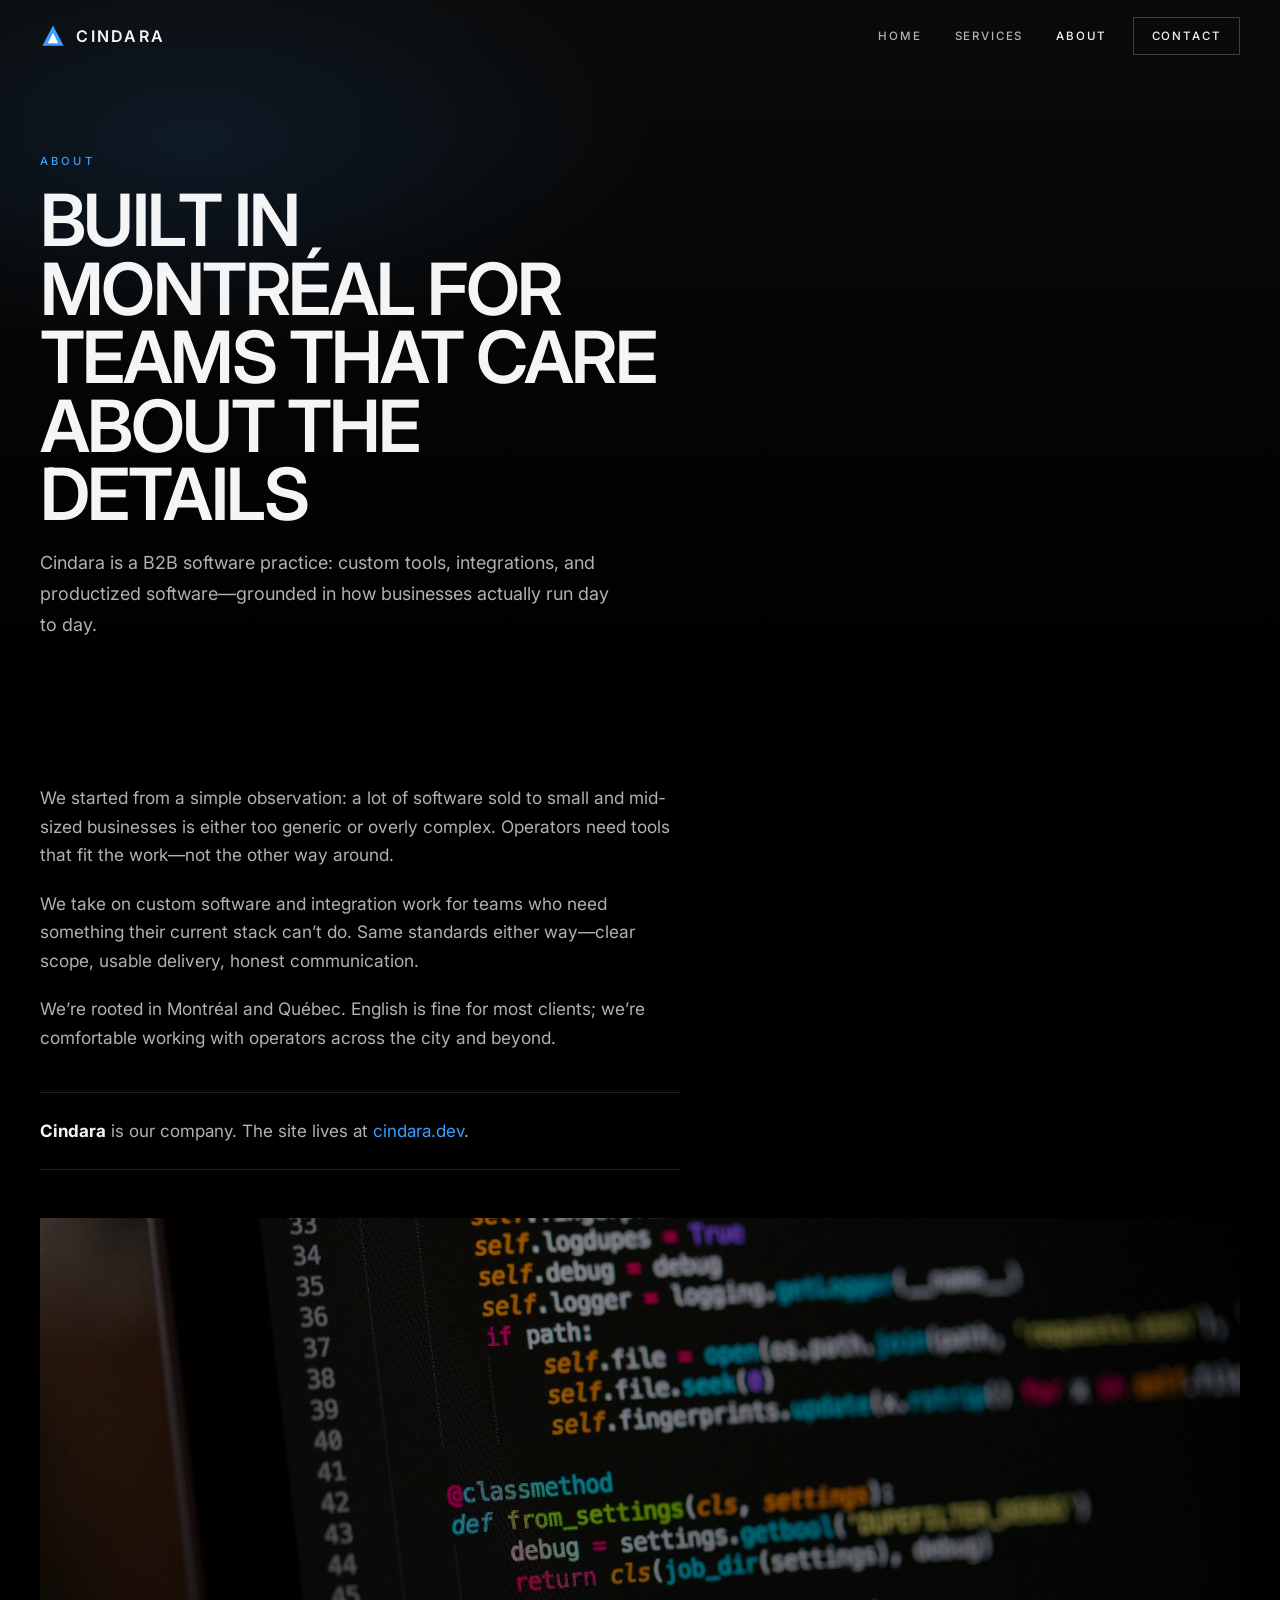
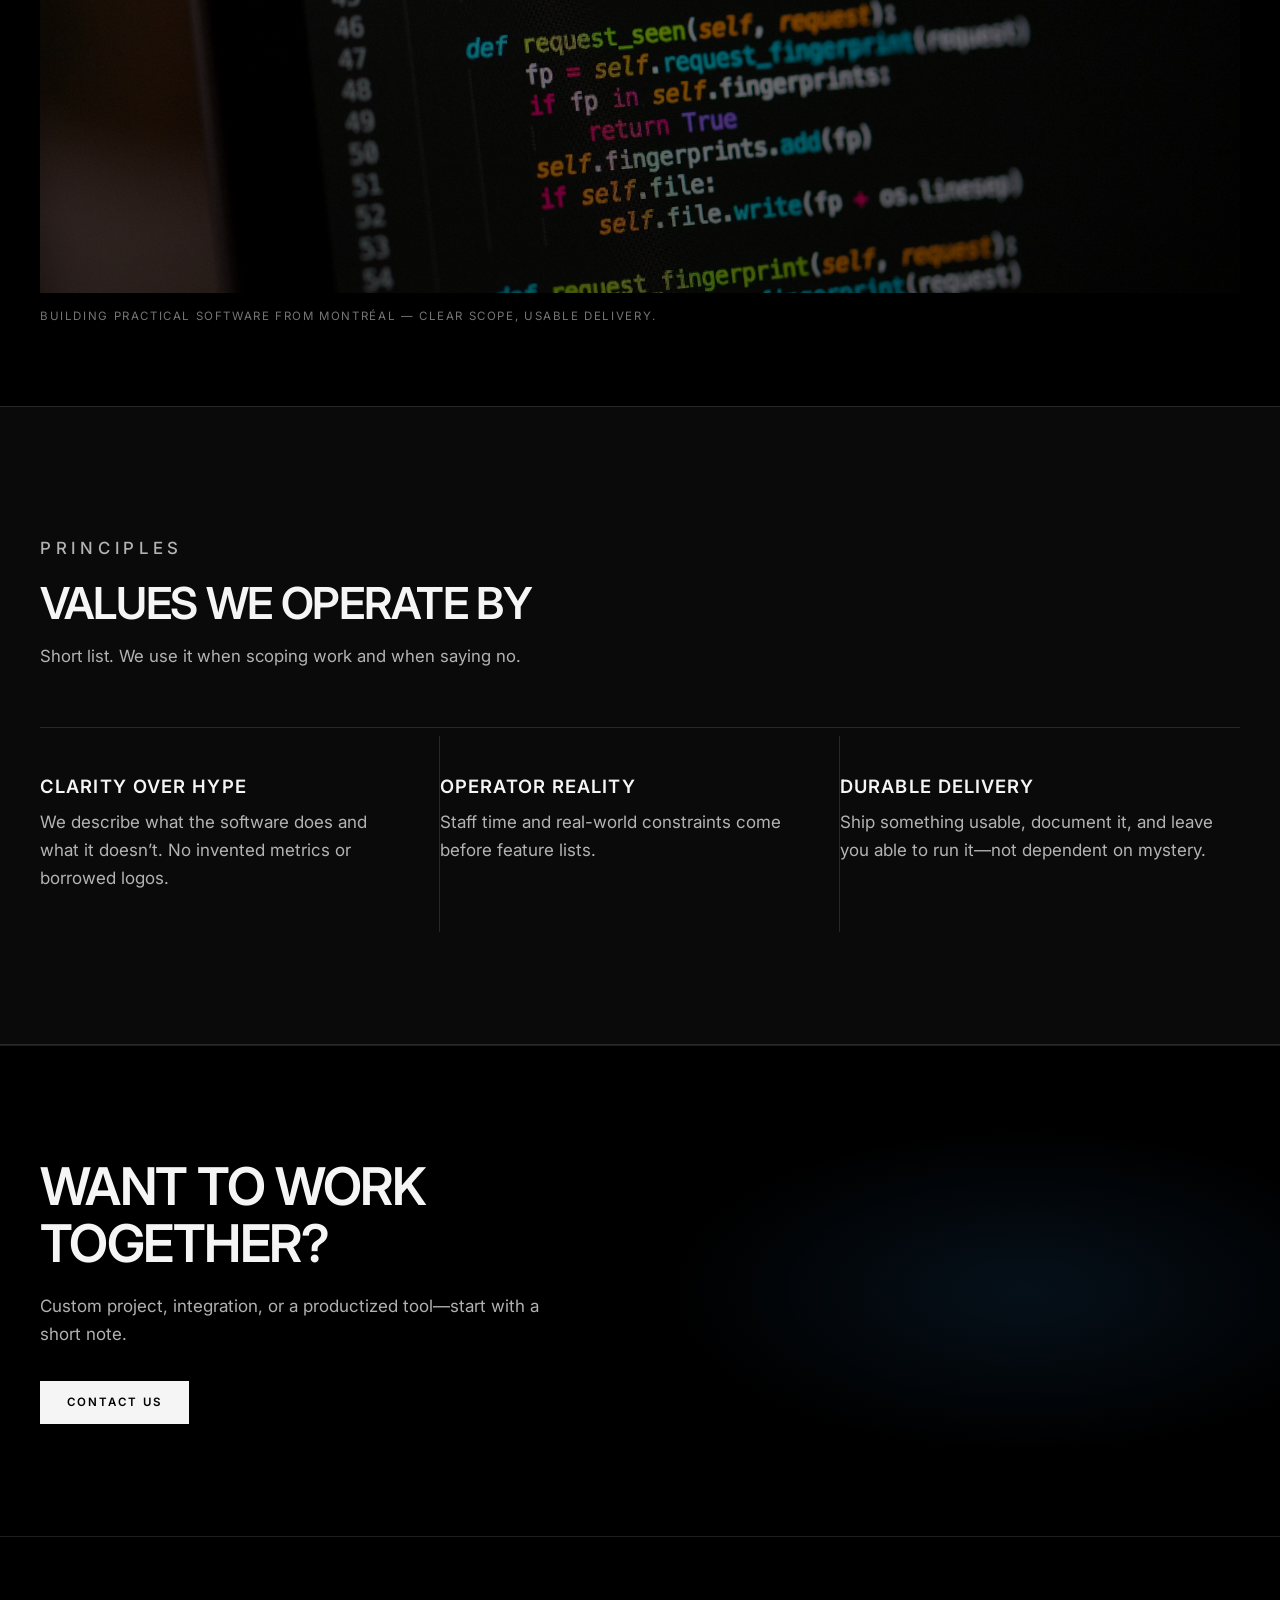
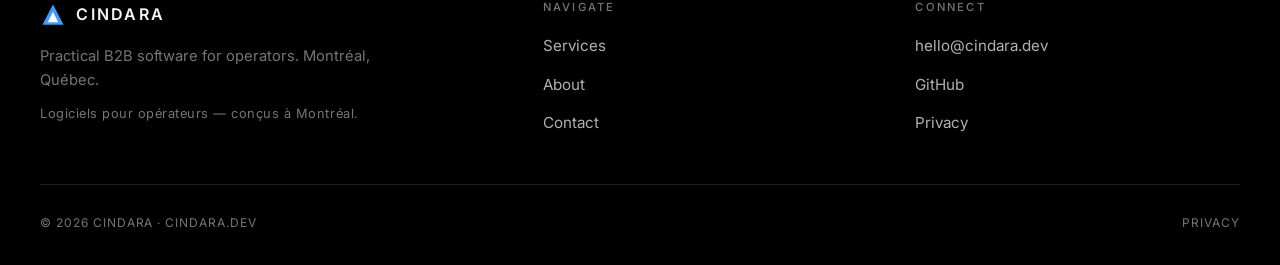
==== commit b10b46ad: "Revamp site to dark cinematic Lamborghini-style; remove GymQR" ====
--- a/about.html
+++ b/about.html
@@ -3,12 +3,12 @@
 <head>
   <meta charset="UTF-8">
   <meta name="viewport" content="width=device-width, initial-scale=1">
-  <meta name="description" content="About Cindara — a Montréal / Québec B2B software shop building practical tools for operators, including GymQR Guide.">
+  <meta name="description" content="About Cindara — a Montréal / Québec B2B software shop building practical tools for operators.">
   <title>About — Cindara</title>
   <link rel="icon" href="favicon.svg" type="image/svg+xml">
   <link rel="preconnect" href="https://fonts.googleapis.com">
   <link rel="preconnect" href="https://fonts.gstatic.com" crossorigin>
-  <link href="https://fonts.googleapis.com/css2?family=Source+Sans+3:wght@400;500;600;700&display=swap" rel="stylesheet">
+  <link href="https://fonts.googleapis.com/css2?family=Inter:wght@400;500;600;700&display=swap" rel="stylesheet">
   <link rel="stylesheet" href="css/styles.css">
 </head>
 <body>
@@ -18,7 +18,7 @@
     <div class="container header-inner">
       <a class="logo" href="index.html" aria-label="Cindara home">
         <svg class="logo-mark" viewBox="0 0 32 32" fill="none" aria-hidden="true">
-          <path d="M16 3L29 28H3L16 3Z" fill="#0176D3"/>
+          <path d="M16 3L29 28H3L16 3Z" fill="#3B9EFF"/>
           <path d="M16 12L22.5 25H9.5L16 12Z" fill="#FFFFFF"/>
         </svg>
         Cindara
@@ -26,7 +26,6 @@
       <nav class="nav-desktop" aria-label="Primary">
         <a href="index.html">Home</a>
         <a href="services.html">Services</a>
-        <a href="solutions.html">Solutions</a>
         <a href="about.html" class="active" aria-current="page">About</a>
         <a href="contact.html" class="nav-cta">Contact</a>
       </nav>
@@ -37,7 +36,6 @@
     <nav id="mobile-nav" class="nav-mobile" aria-label="Mobile">
       <a href="index.html">Home</a>
       <a href="services.html">Services</a>
-      <a href="solutions.html">Solutions</a>
       <a href="about.html" class="active" aria-current="page">About</a>
       <a href="contact.html" class="nav-cta">Contact</a>
     </nav>
@@ -48,21 +46,18 @@
       <div class="container">
         <p class="eyebrow">About</p>
         <h1>Built in Montréal for teams that care about the details</h1>
-        <p class="lead">Cindara is a B2B software practice: custom tools, integrations, and products like GymQR—grounded in how businesses actually run day to day.</p>
+        <p class="lead">Cindara is a B2B software practice: custom tools, integrations, and productized software—grounded in how businesses actually run day to day.</p>
       </div>
     </div>
 
-    <section class="section">
+    <section class="section section-tight">
       <div class="container">
         <div class="prose reveal">
           <p>
-            We started from a simple observation: a lot of software sold to small and mid-sized businesses is either too generic or overly complex. Gyms, service desks, and back offices need tools that fit the work.
+            We started from a simple observation: a lot of software sold to small and mid-sized businesses is either too generic or overly complex. Operators need tools that fit the work—not the other way around.
           </p>
           <p>
-            <strong>GymQR Guide</strong> grew from conversations with gym operators in Montréal who needed better machine-side guidance and a lighter way for members to track workouts. It’s our flagship product and an example of how we design: practical, editable by staff, and easy to use.
-          </p>
-          <p>
-            Beyond GymQR, we take on custom software and integration work for teams who need something their current stack can’t do. Same standards either way—clear scope, usable delivery, honest communication.
+            We take on custom software and integration work for teams who need something their current stack can’t do. Same standards either way—clear scope, usable delivery, honest communication.
           </p>
           <p>
             We’re rooted in Montréal and Québec. English is fine for most clients; we’re comfortable working with operators across the city and beyond.
@@ -73,18 +68,19 @@
           <strong>Cindara</strong> is our company. The site lives at <a href="https://cindara.dev">cindara.dev</a>.
         </div>
 
-        <figure class="reveal" style="margin-top: 2rem; max-width: 42rem;">
+        <figure class="figure-bleed reveal">
           <div class="photo-frame">
-            <img src="images/office-collab.jpg" alt="People collaborating on laptops at a long wooden table in a bright room" width="800" height="533" loading="lazy">
+            <img src="images/code-desk.jpg" alt="Dark desk with a monitor showing code" width="1920" height="1080" loading="lazy">
           </div>
           <figcaption class="photo-caption">Building practical software from Montréal — clear scope, usable delivery.</figcaption>
         </figure>
       </div>
     </section>
 
-    <section class="section section-alt">
+    <section class="section section-dark">
       <div class="container">
         <div class="section-header reveal">
+          <p class="eyebrow">Principles</p>
           <h2>Values we operate by</h2>
           <p>Short list. We use it when scoping work and when saying no.</p>
         </div>
@@ -105,11 +101,11 @@
       </div>
     </section>
 
-    <section class="section section-wash">
+    <section class="cta-band">
       <div class="container reveal">
-        <div class="cta-panel">
-          <h2>Want to work together?</h2>
-          <p>Whether it’s GymQR for your gym or a custom project for your team—start with a short note.</p>
+        <h2>Want to work together?</h2>
+        <p>Custom project, integration, or a productized tool—start with a short note.</p>
+        <div class="btn-group">
           <a class="btn btn-primary" href="contact.html">Contact us</a>
         </div>
       </div>
@@ -122,7 +118,7 @@
         <div class="footer-brand">
           <a class="logo" href="index.html">
             <svg class="logo-mark" viewBox="0 0 32 32" fill="none" aria-hidden="true">
-              <path d="M16 3L29 28H3L16 3Z" fill="#0176D3"/>
+              <path d="M16 3L29 28H3L16 3Z" fill="#3B9EFF"/>
               <path d="M16 12L22.5 25H9.5L16 12Z" fill="#FFFFFF"/>
             </svg>
             Cindara
@@ -134,7 +130,6 @@
           <h4>Navigate</h4>
           <ul>
             <li><a href="services.html">Services</a></li>
-            <li><a href="solutions.html">Solutions</a></li>
             <li><a href="about.html">About</a></li>
             <li><a href="contact.html">Contact</a></li>
           </ul>
--- a/css/styles.css
+++ b/css/styles.css
@@ -1,33 +1,26 @@
-/* Cindara — Salesforce-inspired B2B marketing look */
+/* Cindara — dark cinematic luxury-tech */
 :root {
-  --bg: #FFFFFF;
-  --bg-alt: #F3F8FF;
-  --bg-wash: #EEF4FF;
-  --bg-footer: #F3F3F3;
-  --bg-card: #FFFFFF;
-  --border: #E5E5E5;
-  --border-subtle: #DDDBDA;
-  --text: #181818;
-  --text-body: #444444;
-  --text-muted: #444444;
-  --text-dim: #706E6B;
-  --navy: #032D60;
-  --accent: #0176D3;
-  --accent-hover: #0B5CAB;
-  --accent-soft: #EEF4FF;
-  --focus: #0176D3;
-  --success: #2E844A;
-  --error: #BA0517;
-  --radius: 8px;
-  --radius-lg: 12px;
-  --radius-pill: 999px;
-  --shadow-card: 0 2px 8px rgba(3, 45, 96, 0.06), 0 1px 2px rgba(3, 45, 96, 0.04);
-  --shadow-card-hover: 0 8px 24px rgba(3, 45, 96, 0.1), 0 2px 6px rgba(3, 45, 96, 0.06);
-  --header-h: 64px;
-  --font: "Source Sans 3", "Source Sans Pro", system-ui, -apple-system, "Segoe UI", Roboto, sans-serif;
-  --font-display: "Source Sans 3", "Source Sans Pro", system-ui, -apple-system, "Segoe UI", Roboto, sans-serif;
-  --max: 1160px;
-  --ease: cubic-bezier(0.25, 0.1, 0.25, 1);
+  --bg: #000000;
+  --bg-elevated: #0A0A0A;
+  --bg-panel: #0F0F0F;
+  --bg-muted: #141414;
+  --line: rgba(255, 255, 255, 0.12);
+  --line-strong: rgba(255, 255, 255, 0.22);
+  --text: #F5F5F5;
+  --text-soft: rgba(245, 245, 245, 0.72);
+  --text-dim: rgba(245, 245, 245, 0.48);
+  --accent: #3B9EFF;
+  --accent-soft: rgba(59, 158, 255, 0.16);
+  --accent-hover: #6BB5FF;
+  --focus: #3B9EFF;
+  --success: #3DDC97;
+  --error: #FF5C6C;
+  --header-h: 72px;
+  --font: "Inter", system-ui, -apple-system, "Segoe UI", Roboto, sans-serif;
+  --font-display: "Inter", system-ui, -apple-system, "Segoe UI", Roboto, sans-serif;
+  --max: 1200px;
+  --ease: cubic-bezier(0.22, 1, 0.36, 1);
+  --ease-out: cubic-bezier(0.16, 1, 0.3, 1);
 }
 
 *, *::before, *::after { box-sizing: border-box; }
@@ -42,24 +35,25 @@
   font-family: var(--font);
   font-size: 1.0625rem;
   line-height: 1.65;
-  color: var(--text-body);
+  color: var(--text-soft);
   background: var(--bg);
   -webkit-font-smoothing: antialiased;
   -moz-osx-font-smoothing: grayscale;
+  overflow-x: hidden;
 }
 
 img, svg { display: block; max-width: 100%; }
-a { color: var(--accent); text-decoration: none; transition: color 0.15s var(--ease); }
+a { color: var(--accent); text-decoration: none; transition: color 0.2s var(--ease); }
 a:hover { color: var(--accent-hover); }
 ul, ol { margin: 0; padding: 0; }
 li { list-style: none; }
 h1, h2, h3, h4 {
   margin: 0;
   font-family: var(--font-display);
-  font-weight: 700;
+  font-weight: 600;
   letter-spacing: -0.02em;
-  line-height: 1.2;
-  color: var(--navy);
+  line-height: 1.1;
+  color: var(--text);
 }
 p { margin: 0; }
 
@@ -70,25 +64,36 @@
   z-index: 1000;
   padding: 0.75rem 1.25rem;
   background: var(--accent);
-  color: #fff;
+  color: #000;
   font-weight: 600;
-  border-radius: var(--radius-pill);
-}
-.skip-link:focus { top: 1rem; color: #fff; }
+  letter-spacing: 0.04em;
+  text-transform: uppercase;
+  font-size: 0.75rem;
+}
+.skip-link:focus { top: 1rem; color: #000; }
 
 .container {
   width: min(100% - 2.5rem, var(--max));
   margin-inline: auto;
 }
 
-/* Header */
+/* —— Header / Nav —— */
 .site-header {
-  position: sticky;
+  position: fixed;
   top: 0;
-  z-index: 100;
+  left: 0;
+  right: 0;
+  z-index: 200;
   height: var(--header-h);
-  background: #FFFFFF;
-  border-bottom: 1px solid var(--border);
+  background: transparent;
+  transition: background 0.35s var(--ease), border-color 0.35s var(--ease), backdrop-filter 0.35s;
+  border-bottom: 1px solid transparent;
+}
+.site-header.is-scrolled {
+  background: rgba(0, 0, 0, 0.72);
+  backdrop-filter: blur(16px);
+  -webkit-backdrop-filter: blur(16px);
+  border-bottom-color: var(--line);
 }
 
 .header-inner {
@@ -101,48 +106,45 @@
 .logo {
   display: flex;
   align-items: center;
-  gap: 0.6rem;
-  color: var(--navy);
-  font-weight: 700;
-  font-size: 1.1rem;
-  letter-spacing: -0.02em;
-}
-.logo:hover { color: var(--navy); }
+  gap: 0.65rem;
+  color: var(--text);
+  font-weight: 600;
+  font-size: 1rem;
+  letter-spacing: 0.14em;
+  text-transform: uppercase;
+}
+.logo:hover { color: var(--text); }
 .logo-mark {
-  width: 28px;
-  height: 28px;
+  width: 26px;
+  height: 26px;
   flex-shrink: 0;
 }
 
 .nav-desktop {
   display: none;
   align-items: center;
-  gap: 0.1rem;
+  gap: 0.15rem;
 }
 .nav-desktop a {
-  color: var(--navy);
-  font-size: 0.95rem;
-  font-weight: 600;
-  padding: 0.45rem 0.9rem;
-  border-radius: var(--radius);
-  transition: color 0.15s, background 0.15s;
-}
-.nav-desktop a:hover { color: var(--accent); background: transparent; }
-.nav-desktop a.active { color: var(--accent); }
+  color: var(--text-soft);
+  font-size: 0.72rem;
+  font-weight: 500;
+  letter-spacing: 0.16em;
+  text-transform: uppercase;
+  padding: 0.55rem 0.95rem;
+  transition: color 0.2s;
+}
+.nav-desktop a:hover,
+.nav-desktop a.active { color: var(--text); }
 .nav-desktop .nav-cta {
-  margin-left: 0.65rem;
-  background: var(--accent);
-  color: #fff !important;
-  font-weight: 600;
-  padding: 0.55rem 1.25rem;
-  border-radius: var(--radius-pill);
+  margin-left: 0.5rem;
+  border: 1px solid var(--line-strong);
+  color: var(--text) !important;
+  padding: 0.55rem 1.1rem;
 }
 .nav-desktop .nav-cta:hover {
-  background: var(--accent-hover);
-  color: #fff !important;
-}
-.nav-desktop .nav-cta.active {
-  background: var(--accent-hover);
+  border-color: var(--text);
+  background: rgba(255, 255, 255, 0.04);
 }
 
 .menu-toggle {
@@ -154,807 +156,782 @@
   height: 44px;
   padding: 10px;
   background: transparent;
-  border: 1px solid var(--border);
-  border-radius: var(--radius);
+  border: 1px solid var(--line);
   cursor: pointer;
+  color: var(--text);
 }
 .menu-toggle span {
   display: block;
-  height: 2px;
-  background: var(--navy);
-  border-radius: 1px;
-  transition: transform 0.2s var(--ease), opacity 0.15s;
+  height: 1px;
+  width: 100%;
+  background: currentColor;
+  transition: transform 0.3s var(--ease), opacity 0.3s;
 }
 .menu-toggle[aria-expanded="true"] span:nth-child(1) {
-  transform: translateY(7px) rotate(45deg);
+  transform: translateY(6px) rotate(45deg);
 }
 .menu-toggle[aria-expanded="true"] span:nth-child(2) { opacity: 0; }
 .menu-toggle[aria-expanded="true"] span:nth-child(3) {
-  transform: translateY(-7px) rotate(-45deg);
+  transform: translateY(-6px) rotate(-45deg);
 }
 
 .nav-mobile {
-  display: none;
-  position: absolute;
-  top: var(--header-h);
-  left: 0;
-  right: 0;
-  background: #FFFFFF;
-  border-bottom: 1px solid var(--border);
-  padding: 1rem;
+  position: fixed;
+  inset: 0;
+  z-index: 190;
+  display: flex;
   flex-direction: column;
-  gap: 0.25rem;
-  box-shadow: var(--shadow-card);
-}
-.nav-mobile.open { display: flex; }
+  justify-content: center;
+  align-items: center;
+  gap: 1.75rem;
+  background: rgba(0, 0, 0, 0.96);
+  opacity: 0;
+  visibility: hidden;
+  pointer-events: none;
+  transition: opacity 0.35s var(--ease), visibility 0.35s;
+}
+.nav-mobile.open {
+  opacity: 1;
+  visibility: visible;
+  pointer-events: auto;
+}
 .nav-mobile a {
-  color: var(--navy);
-  font-weight: 600;
-  padding: 0.85rem 1rem;
-  border-radius: var(--radius);
+  color: var(--text);
+  font-size: 1.35rem;
+  font-weight: 500;
+  letter-spacing: 0.22em;
+  text-transform: uppercase;
 }
 .nav-mobile a:hover,
-.nav-mobile a.active { color: var(--accent); background: var(--accent-soft); }
+.nav-mobile a.active { color: var(--accent); }
 .nav-mobile .nav-cta {
   margin-top: 0.5rem;
-  text-align: center;
-  background: var(--accent);
-  color: #fff !important;
-  font-weight: 600;
-  border-radius: var(--radius-pill);
-}
-.nav-mobile .nav-cta:hover { background: var(--accent-hover); }
-
-@media (min-width: 860px) {
+  border: 1px solid var(--line-strong);
+  padding: 0.75rem 1.5rem;
+}
+
+@media (min-width: 900px) {
   .nav-desktop { display: flex; }
   .menu-toggle { display: none; }
-  .nav-mobile { display: none !important; }
-}
-
-/* Buttons */
+}
+
+/* —— Buttons —— */
 .btn {
   display: inline-flex;
   align-items: center;
   justify-content: center;
   gap: 0.5rem;
-  padding: 0.85rem 1.6rem;
+  padding: 0.95rem 1.6rem;
   font-family: inherit;
-  font-size: 1rem;
+  font-size: 0.72rem;
   font-weight: 600;
-  border-radius: var(--radius-pill);
-  border: 2px solid transparent;
+  letter-spacing: 0.18em;
+  text-transform: uppercase;
+  border: 1px solid transparent;
   cursor: pointer;
-  transition: background 0.15s, color 0.15s, border-color 0.15s, box-shadow 0.15s;
+  transition: background 0.25s var(--ease), color 0.25s, border-color 0.25s, transform 0.25s;
   text-decoration: none;
-  line-height: 1.25;
-}
-.btn:focus-visible {
-  outline: 2px solid var(--focus);
-  outline-offset: 3px;
+  line-height: 1;
 }
 .btn-primary {
-  background: var(--accent);
-  color: #fff;
-  border-color: var(--accent);
+  background: var(--text);
+  color: #000 !important;
+  border-color: var(--text);
 }
 .btn-primary:hover {
-  background: var(--accent-hover);
-  border-color: var(--accent-hover);
-  color: #fff;
+  background: transparent;
+  color: var(--text) !important;
 }
 .btn-secondary {
   background: transparent;
-  color: var(--accent);
-  border-color: var(--accent);
+  color: var(--text) !important;
+  border-color: var(--line-strong);
 }
 .btn-secondary:hover {
-  background: var(--accent-soft);
-  color: var(--accent-hover);
-  border-color: var(--accent-hover);
+  border-color: var(--text);
+  background: rgba(255, 255, 255, 0.04);
 }
 .btn-group {
   display: flex;
   flex-wrap: wrap;
   gap: 0.85rem;
-}
-
-/* Hero */
-.hero {
+  margin-top: 2rem;
+}
+
+/* —— Typography helpers —— */
+.eyebrow {
+  margin: 0 0 1rem;
+  font-size: 0.7rem;
+  font-weight: 500;
+  letter-spacing: 0.28em;
+  text-transform: uppercase;
+  color: var(--accent);
+}
+.lead {
+  margin-top: 1.25rem;
+  max-width: 36rem;
+  font-size: 1.125rem;
+  color: var(--text-soft);
+  line-height: 1.7;
+}
+.section-header {
+  max-width: 40rem;
+  margin-bottom: 3.5rem;
+}
+.section-header h2 {
+  font-size: clamp(1.85rem, 4vw, 2.75rem);
+  letter-spacing: -0.03em;
+  text-transform: uppercase;
+}
+.section-header p {
+  margin-top: 1rem;
+  color: var(--text-soft);
+  font-size: 1.05rem;
+}
+
+/* —— Full-viewport cinematic hero —— */
+.hero-cinematic {
   position: relative;
-  padding: 3.5rem 0 4rem;
+  min-height: 100vh;
+  min-height: 100dvh;
+  display: flex;
+  align-items: flex-end;
+  padding: calc(var(--header-h) + 2rem) 0 5rem;
+  overflow: hidden;
+  background: #000;
+}
+.hero-slides {
+  position: absolute;
+  inset: 0;
+  z-index: 0;
+}
+.hero-slide {
+  position: absolute;
+  inset: 0;
+  opacity: 0;
+  transition: opacity 1.2s var(--ease);
+  will-change: opacity;
+}
+.hero-slide.is-active { opacity: 1; }
+.hero-slide__media {
+  position: absolute;
+  inset: -4%;
+  background-size: cover;
+  background-position: center;
+  transform: scale(1.06);
+  animation: kenburns 22s var(--ease-out) infinite alternate;
+}
+.hero-slide.is-active .hero-slide__media {
+  animation-play-state: running;
+}
+.hero-cinematic.is-paused .hero-slide__media {
+  animation-play-state: paused;
+}
+.hero-overlay {
+  position: absolute;
+  inset: 0;
+  z-index: 1;
+  background:
+    linear-gradient(90deg, rgba(0,0,0,0.82) 0%, rgba(0,0,0,0.45) 48%, rgba(0,0,0,0.25) 100%),
+    linear-gradient(0deg, rgba(0,0,0,0.75) 0%, rgba(0,0,0,0.15) 45%, rgba(0,0,0,0.4) 100%);
+  pointer-events: none;
+}
+.hero-content {
+  position: relative;
+  z-index: 2;
+  width: min(100% - 2.5rem, var(--max));
+  margin-inline: auto;
+  padding-bottom: 1rem;
+}
+.hero-content h1 {
+  font-size: clamp(2.75rem, 9vw, 6.5rem);
+  font-weight: 700;
+  letter-spacing: -0.04em;
+  line-height: 0.92;
+  text-transform: uppercase;
+  color: rgba(255, 255, 255, 0.92);
+  max-width: 14ch;
+}
+.hero-lead {
+  margin-top: 1.5rem;
+  max-width: 32rem;
+  font-size: 1.05rem;
+  color: var(--text-soft);
+}
+.hero-fr {
+  margin-top: 1.75rem;
+  font-size: 0.8rem;
+  letter-spacing: 0.06em;
+  color: var(--text-dim);
+}
+
+.hero-controls {
+  position: absolute;
+  right: max(1.25rem, calc((100% - var(--max)) / 2));
+  bottom: 2rem;
+  z-index: 3;
+  display: flex;
+  align-items: center;
+  gap: 0.85rem;
+}
+.hero-progress {
+  display: flex;
+  gap: 0.4rem;
+}
+.hero-progress button {
+  width: 36px;
+  height: 2px;
+  padding: 0;
+  border: 0;
+  background: rgba(255, 255, 255, 0.25);
+  cursor: pointer;
+  position: relative;
+  overflow: hidden;
+}
+.hero-progress button::after {
+  content: "";
+  position: absolute;
+  inset: 0;
+  background: #fff;
+  transform: scaleX(0);
+  transform-origin: left;
+}
+.hero-progress button.is-active::after {
+  animation: progressFill 7s linear forwards;
+}
+.hero-cinematic.is-paused .hero-progress button.is-active::after {
+  animation-play-state: paused;
+}
+.hero-pause {
+  width: 36px;
+  height: 36px;
+  display: grid;
+  place-items: center;
+  background: transparent;
+  border: 1px solid var(--line-strong);
+  color: var(--text);
+  cursor: pointer;
+  clip-path: polygon(18% 0, 82% 0, 100% 50%, 82% 100%, 18% 100%, 0 50%);
+}
+.hero-pause:hover { border-color: var(--text); }
+.hero-pause svg { width: 12px; height: 12px; }
+
+@keyframes kenburns {
+  from { transform: scale(1.04) translate3d(0, 0, 0); }
+  to { transform: scale(1.14) translate3d(-1.5%, -1%, 0); }
+}
+@keyframes progressFill {
+  from { transform: scaleX(0); }
+  to { transform: scaleX(1); }
+}
+
+/* Page hero (inner pages) */
+.page-hero {
+  position: relative;
+  padding: calc(var(--header-h) + 5rem) 0 4rem;
+  overflow: hidden;
   background: var(--bg);
 }
-.hero-grid {
-  position: relative;
-  display: grid;
-  gap: 2.75rem;
-  align-items: center;
-}
-@media (min-width: 900px) {
-  .hero { padding: 5rem 0 5.5rem; }
-  .hero-grid { grid-template-columns: 1.05fr 0.95fr; gap: 4rem; }
-}
-
-.eyebrow {
-  display: inline-flex;
-  align-items: center;
-  gap: 0.5rem;
-  font-size: 0.8125rem;
-  font-weight: 700;
-  letter-spacing: 0.06em;
-  text-transform: uppercase;
-  color: var(--accent);
-  margin-bottom: 1.25rem;
-}
-.eyebrow::before {
+.page-hero::before {
   content: "";
-  width: 8px;
-  height: 8px;
-  border-radius: 2px;
-  background: var(--accent);
-}
-
-.hero h1 {
-  font-size: clamp(2.5rem, 5vw, 3.5rem);
-  font-weight: 700;
-  letter-spacing: -0.03em;
-  margin-bottom: 1.25rem;
+  position: absolute;
+  inset: 0;
+  background:
+    radial-gradient(ellipse 60% 50% at 15% 20%, rgba(59, 158, 255, 0.12), transparent 60%),
+    linear-gradient(180deg, #0A0A0A 0%, #000 100%);
+  pointer-events: none;
+}
+.page-hero .container { position: relative; z-index: 1; }
+.page-hero h1 {
+  font-size: clamp(2.4rem, 7vw, 4.5rem);
+  text-transform: uppercase;
+  letter-spacing: -0.035em;
   max-width: 14ch;
-  color: var(--navy);
-}
-.hero-lead {
-  font-size: 1.2rem;
-  color: var(--text-body);
-  max-width: 38ch;
-  margin-bottom: 2rem;
-  line-height: 1.65;
-}
-.hero-fr {
-  font-size: 0.9rem;
-  color: var(--text-dim);
-  margin-top: 1.5rem;
-  font-style: italic;
-}
-
-.hero-card {
-  background: var(--bg-card);
-  border: 1px solid var(--border);
-  border-radius: var(--radius-lg);
-  padding: 1.75rem;
-  box-shadow: var(--shadow-card);
-}
-.hero-card-label {
-  font-size: 0.75rem;
-  font-weight: 700;
-  letter-spacing: 0.06em;
-  text-transform: uppercase;
-  color: var(--accent);
-  margin-bottom: 0.85rem;
-}
-.hero-card h3 {
-  font-size: 1.35rem;
-  margin-bottom: 0.5rem;
-}
-.hero-card p {
-  color: var(--text-body);
-  font-size: 1rem;
-  margin-bottom: 1.25rem;
-}
-.hero-card-features {
-  display: flex;
-  flex-direction: column;
-  gap: 0.7rem;
-  margin-bottom: 1.25rem;
-}
-.hero-card-features li {
-  display: flex;
-  align-items: flex-start;
-  gap: 0.65rem;
-  font-size: 0.95rem;
-  color: var(--text-body);
-}
-.hero-card-features li::before {
-  content: "";
-  width: 7px;
-  height: 7px;
-  margin-top: 0.5rem;
-  border-radius: 2px;
-  background: var(--accent);
-  flex-shrink: 0;
-}
-
-.hero-visual {
-  background: linear-gradient(160deg, var(--bg-wash) 0%, #E8F1FF 100%);
-  border: 1px solid #D8E6FA;
-  border-radius: 16px;
-  padding: 1.5rem;
-  box-shadow: var(--shadow-card);
-  min-height: 320px;
-  display: flex;
-  flex-direction: column;
-  gap: 1rem;
+  line-height: 0.95;
 }
 
 /* Sections */
 .section {
-  padding: 4.5rem 0;
+  padding: 7rem 0;
   background: var(--bg);
 }
-.section-alt {
-  background: var(--bg-wash);
-  border-top: none;
-  border-bottom: none;
-}
-.section-wash {
-  background: var(--bg-alt);
-}
-.section-header {
-  max-width: 38rem;
-  margin-bottom: 2.75rem;
-}
-.section-header h2 {
-  font-size: clamp(1.75rem, 3.5vw, 2.35rem);
-  margin-bottom: 0.85rem;
-  color: var(--navy);
-}
-.section-header p {
-  color: var(--text-body);
-  font-size: 1.125rem;
-}
-
-/* Cards grid */
-.cards {
-  display: grid;
-  gap: 1.35rem;
-}
-@media (min-width: 640px) {
-  .cards-2 { grid-template-columns: repeat(2, 1fr); }
-  .cards-3 { grid-template-columns: repeat(3, 1fr); }
-}
-@media (min-width: 900px) {
-  .cards-3 { grid-template-columns: repeat(3, 1fr); }
-  .cards-4 { grid-template-columns: repeat(4, 1fr); }
-}
-
-.card {
-  background: var(--bg-card);
-  border: 1px solid var(--border);
-  border-radius: var(--radius-lg);
-  padding: 1.85rem 1.65rem;
-  box-shadow: var(--shadow-card);
-  transition: box-shadow 0.2s var(--ease), transform 0.2s var(--ease);
-}
-.card:hover {
-  box-shadow: var(--shadow-card-hover);
-  border-color: var(--border);
-  background: var(--bg-card);
-}
-.card-icon {
-  width: 48px;
-  height: 48px;
+.section-tight { padding: 5rem 0; }
+.section-dark {
+  background: var(--bg-elevated);
+  border-top: 1px solid var(--line);
+  border-bottom: 1px solid var(--line);
+}
+
+/* Service / offering rows — no chubby cards */
+.offer-grid {
+  display: grid;
+  gap: 0;
+  border-top: 1px solid var(--line);
+}
+.offer-item {
+  display: grid;
+  gap: 1rem;
+  padding: 2.25rem 0;
+  border-bottom: 1px solid var(--line);
+  transition: background 0.3s;
+}
+.offer-item:hover { background: rgba(255, 255, 255, 0.015); }
+.offer-item .offer-num {
+  font-size: 0.7rem;
+  letter-spacing: 0.22em;
+  color: var(--accent);
+  text-transform: uppercase;
+}
+.offer-item h3 {
+  font-size: 1.35rem;
+  text-transform: uppercase;
+  letter-spacing: 0.04em;
+}
+.offer-item p {
+  color: var(--text-soft);
+  max-width: 36rem;
+}
+.offer-item a {
+  display: inline-block;
+  margin-top: 0.35rem;
+  font-size: 0.72rem;
+  letter-spacing: 0.16em;
+  text-transform: uppercase;
+  color: var(--text);
+  border-bottom: 1px solid var(--line-strong);
+  padding-bottom: 0.15rem;
+}
+.offer-item a:hover { color: var(--accent); border-color: var(--accent); }
+
+@media (min-width: 768px) {
+  .offer-item {
+    grid-template-columns: 4rem 1fr 1.4fr;
+    align-items: start;
+    gap: 2rem;
+    padding: 2.75rem 0;
+  }
+}
+
+/* Full-bleed image panels */
+.bleed-panel {
+  position: relative;
+  min-height: 70vh;
+  overflow: hidden;
   display: flex;
-  align-items: center;
-  justify-content: center;
-  background: var(--accent-soft);
-  border: none;
-  border-radius: 12px;
-  margin-bottom: 1.25rem;
-  color: var(--accent);
-}
-.card h3 {
-  font-size: 1.15rem;
-  margin-bottom: 0.5rem;
-  color: var(--navy);
-}
-.card p {
-  color: var(--text-body);
-  font-size: 0.975rem;
-  line-height: 1.55;
-}
-.card a.card-link {
-  display: inline-flex;
-  align-items: center;
-  gap: 0.35rem;
-  margin-top: 1.1rem;
-  font-size: 0.95rem;
-  font-weight: 700;
-  color: var(--accent);
-}
-.card-link {
-  font-size: 0.95rem;
-  font-weight: 700;
-  color: var(--accent);
-}
-.card-link:hover { color: var(--accent-hover); }
-
-/* Audience / who we serve */
-.audience-list {
-  display: grid;
-  gap: 1.15rem;
-}
-@media (min-width: 700px) {
-  .audience-list { grid-template-columns: repeat(3, 1fr); }
-}
-.audience-item {
-  padding: 1.65rem;
-  border-left: 3px solid var(--accent);
-  background: var(--bg-card);
-  border-radius: 0 var(--radius-lg) var(--radius-lg) 0;
-  border-top: 1px solid var(--border);
-  border-right: 1px solid var(--border);
-  border-bottom: 1px solid var(--border);
-  box-shadow: var(--shadow-card);
-}
-.audience-item h3 {
-  font-size: 1.1rem;
-  margin-bottom: 0.45rem;
-}
-.audience-item p {
-  color: var(--text-body);
-  font-size: 0.95rem;
+  align-items: flex-end;
+}
+.bleed-panel__media {
+  position: absolute;
+  inset: 0;
+  background-size: cover;
+  background-position: center;
+  transform: scale(1.05);
+  transition: transform 8s var(--ease-out);
+}
+.bleed-panel.is-inview .bleed-panel__media {
+  transform: scale(1.12);
+}
+.bleed-panel__shade {
+  position: absolute;
+  inset: 0;
+  background: linear-gradient(0deg, rgba(0,0,0,0.85) 0%, rgba(0,0,0,0.25) 55%, rgba(0,0,0,0.45) 100%);
+}
+.bleed-panel__content {
+  position: relative;
+  z-index: 1;
+  width: min(100% - 2.5rem, var(--max));
+  margin: 0 auto 4rem;
+}
+.bleed-panel__content h2 {
+  font-size: clamp(1.75rem, 4vw, 2.75rem);
+  text-transform: uppercase;
+  max-width: 16ch;
+}
+.bleed-panel__content p {
+  margin-top: 1rem;
+  max-width: 32rem;
+  color: var(--text-soft);
 }
 
 /* Process steps */
 .steps {
   display: grid;
-  gap: 1.75rem;
+  gap: 0;
   counter-reset: step;
-}
+  border-top: 1px solid var(--line);
+}
+.step {
+  counter-increment: step;
+  padding: 2.5rem 0;
+  border-bottom: 1px solid var(--line);
+  display: grid;
+  gap: 0.75rem;
+}
+.step::before {
+  content: counter(step, decimal-leading-zero);
+  font-size: 0.7rem;
+  letter-spacing: 0.22em;
+  color: var(--accent);
+}
+.step h3 {
+  font-size: 1.25rem;
+  text-transform: uppercase;
+  letter-spacing: 0.06em;
+}
+.step p { color: var(--text-soft); max-width: 34rem; }
+
+@media (min-width: 900px) {
+  .steps {
+    grid-template-columns: repeat(4, 1fr);
+    border-top: 0;
+    gap: 0;
+  }
+  .step {
+    padding: 0 1.5rem 0 0;
+    border-bottom: 0;
+    border-right: 1px solid var(--line);
+  }
+  .step:last-child { border-right: 0; padding-right: 0; }
+  .steps { border-top: 1px solid var(--line); padding-top: 2.5rem; }
+}
+
+/* Values */
+.values {
+  display: grid;
+  gap: 0;
+  border-top: 1px solid var(--line);
+}
+.value-card {
+  padding: 2.5rem 0;
+  border-bottom: 1px solid var(--line);
+}
+.value-card h3 {
+  font-size: 1.15rem;
+  text-transform: uppercase;
+  letter-spacing: 0.06em;
+  margin-bottom: 0.75rem;
+}
+.value-card p { color: var(--text-soft); max-width: 32rem; }
+
 @media (min-width: 800px) {
-  .steps { grid-template-columns: repeat(4, 1fr); gap: 1.5rem; }
-}
-.step {
+  .values {
+    grid-template-columns: repeat(3, 1fr);
+    gap: 0;
+    border-top: 1px solid var(--line);
+  }
+  .value-card {
+    padding: 2.5rem 2rem 2.5rem 0;
+    border-bottom: 0;
+    border-right: 1px solid var(--line);
+  }
+  .value-card:last-child { border-right: 0; padding-right: 0; }
+  .values { padding-top: 0.5rem; }
+}
+
+/* Services page blocks */
+.service-block {
+  display: grid;
+  gap: 1.25rem;
+  padding: 3.5rem 0;
+  border-bottom: 1px solid var(--line);
+}
+.service-block:first-of-type { border-top: 1px solid var(--line); }
+.service-meta {
+  font-size: 0.7rem;
+  letter-spacing: 0.22em;
+  color: var(--accent);
+  text-transform: uppercase;
+}
+.service-block h2 {
+  font-size: clamp(1.5rem, 3vw, 2rem);
+  text-transform: uppercase;
+  letter-spacing: 0.04em;
+}
+.service-block .body p {
+  color: var(--text-soft);
+  margin-bottom: 1rem;
+  max-width: 40rem;
+}
+.service-block .body ul {
+  margin-top: 1.25rem;
+  display: grid;
+  gap: 0.65rem;
+}
+.service-block .body li {
+  list-style: none;
+  padding-left: 1.1rem;
   position: relative;
-  padding: 1.5rem 1.35rem;
-  background: var(--bg-card);
-  border: 1px solid var(--border);
-  border-radius: var(--radius-lg);
-  box-shadow: var(--shadow-card);
-}
-.step::before {
-  counter-increment: step;
-  content: counter(step);
-  display: flex;
-  align-items: center;
-  justify-content: center;
-  width: 36px;
-  height: 36px;
-  font-size: 0.95rem;
-  font-weight: 700;
-  color: #fff;
+  color: var(--text-soft);
+  font-size: 0.98rem;
+}
+.service-block .body li::before {
+  content: "";
+  position: absolute;
+  left: 0;
+  top: 0.65em;
+  width: 6px;
+  height: 1px;
   background: var(--accent);
-  border-radius: 50%;
-  margin-bottom: 1rem;
-}
-.step h3 {
-  font-size: 1.1rem;
-  margin-bottom: 0.45rem;
-}
-.step p {
-  color: var(--text-body);
-  font-size: 0.95rem;
-}
-
-/* Product highlight band */
-.product-band {
-  display: grid;
-  gap: 2.5rem;
-  align-items: center;
-}
-@media (min-width: 860px) {
-  .product-band { grid-template-columns: 1fr 1fr; gap: 4rem; }
-}
-.product-band h2 {
-  font-size: clamp(1.75rem, 3.5vw, 2.35rem);
-  margin-bottom: 1rem;
-  color: var(--navy);
-}
-.product-band .lead {
-  color: var(--text-body);
-  font-size: 1.125rem;
-  margin-bottom: 1.5rem;
-  line-height: 1.65;
-}
-.feature-list {
-  display: flex;
-  flex-direction: column;
-  gap: 0.9rem;
-  margin-bottom: 1.85rem;
-}
-.feature-list li {
-  display: flex;
-  gap: 0.75rem;
-  color: var(--text-body);
-  font-size: 1rem;
-}
-.feature-list li svg {
-  flex-shrink: 0;
-  margin-top: 0.2rem;
-  color: var(--accent);
-}
-.product-visual {
-  background: #FFFFFF;
-  border: 1px solid var(--border);
-  border-radius: var(--radius-lg);
-  padding: 1.75rem;
-  min-height: 280px;
-  display: flex;
-  flex-direction: column;
-  gap: 1rem;
-  box-shadow: var(--shadow-card);
-}
-.pv-row {
-  display: flex;
-  gap: 0.75rem;
-  align-items: center;
-}
-.pv-badge {
-  background: var(--accent-soft);
-  color: var(--accent);
-  font-size: 0.75rem;
-  font-weight: 700;
-  padding: 0.4rem 0.8rem;
-  border-radius: var(--radius-pill);
-  border: none;
-  letter-spacing: 0.02em;
-}
-.pv-screen {
-  flex: 1;
-  background: var(--bg-wash);
-  border: 1px solid #D8E6FA;
-  border-radius: 10px;
-  padding: 1.25rem;
-  display: grid;
-  gap: 0.75rem;
-}
-.pv-bar {
-  height: 8px;
-  background: #D0DCEF;
-  border-radius: 4px;
-}
-.pv-bar.accent { background: var(--accent); width: 60%; }
-.pv-bar.short { width: 40%; }
-.pv-bar.mid { width: 75%; }
-.pv-grid-mini {
-  display: grid;
-  grid-template-columns: 1fr 1fr;
-  gap: 0.65rem;
-  margin-top: 0.5rem;
-}
-.pv-tile {
-  background: #FFFFFF;
-  border: 1px solid var(--border);
-  border-radius: 8px;
-  padding: 0.9rem;
-  font-size: 0.8rem;
-  color: var(--text-body);
-}
-.pv-tile strong {
-  display: block;
-  color: var(--navy);
-  font-size: 0.9rem;
-  margin-bottom: 0.2rem;
+}
+
+@media (min-width: 800px) {
+  .service-block {
+    grid-template-columns: minmax(12rem, 0.4fr) 1fr;
+    gap: 3rem;
+    padding: 4rem 0;
+  }
+}
+
+/* Prose / about */
+.prose {
+  max-width: 40rem;
+  display: grid;
+  gap: 1.25rem;
+}
+.prose p { color: var(--text-soft); font-size: 1.08rem; }
+.prose strong { color: var(--text); font-weight: 600; }
+.note-box {
+  margin-top: 2.5rem;
+  padding: 1.5rem 0;
+  border-top: 1px solid var(--line);
+  border-bottom: 1px solid var(--line);
+  color: var(--text-soft);
+  max-width: 40rem;
+}
+.note-box strong { color: var(--text); }
+
+.photo-caption {
+  margin-top: 0.85rem;
+  font-size: 0.72rem;
+  letter-spacing: 0.14em;
+  text-transform: uppercase;
+  color: var(--text-dim);
+}
+
+.figure-bleed {
+  margin: 3rem 0 0;
+}
+.figure-bleed .photo-frame {
+  position: relative;
+  overflow: hidden;
+  aspect-ratio: 16 / 9;
+  background: #0A0A0A;
+}
+.figure-bleed .photo-frame::after {
+  content: "";
+  position: absolute;
+  inset: 0;
+  background: linear-gradient(180deg, rgba(0,0,0,0.15), rgba(0,0,0,0.45));
+  pointer-events: none;
+}
+.figure-bleed img {
+  width: 100%;
+  height: 100%;
+  object-fit: cover;
+  filter: brightness(0.72) contrast(1.05);
 }
 
 /* CTA band */
 .cta-band {
-  text-align: center;
-  padding: 1rem 0;
+  padding: 7rem 0;
+  border-top: 1px solid var(--line);
+  background:
+    radial-gradient(ellipse 50% 60% at 80% 50%, rgba(59, 158, 255, 0.1), transparent 55%),
+    var(--bg);
 }
 .cta-band h2 {
-  font-size: clamp(1.75rem, 3.5vw, 2.35rem);
-  margin-bottom: 0.85rem;
-  color: var(--navy);
+  font-size: clamp(2rem, 5vw, 3.25rem);
+  text-transform: uppercase;
+  letter-spacing: -0.03em;
+  max-width: 14ch;
 }
 .cta-band p {
-  color: var(--text-body);
-  max-width: 34rem;
-  margin: 0 auto 1.85rem;
-  font-size: 1.125rem;
-}
-
-.cta-panel {
-  background: var(--navy);
-  border-radius: 16px;
-  padding: 3.25rem 2rem;
-  text-align: center;
-}
-.cta-panel h2 { color: #FFFFFF; }
-.cta-panel p { color: rgba(255, 255, 255, 0.85); }
-.cta-panel .btn-primary {
-  background: #FFFFFF;
-  color: var(--navy);
-  border-color: #FFFFFF;
-}
-.cta-panel .btn-primary:hover {
-  background: var(--accent-soft);
-  color: var(--navy);
-  border-color: var(--accent-soft);
-}
-
-/* Page hero (inner pages) */
-.page-hero {
-  padding: 3.25rem 0 2.75rem;
-  border-bottom: none;
-  background: var(--bg-wash);
-}
-.page-hero h1 {
-  font-size: clamp(2rem, 4vw, 2.75rem);
-  margin-bottom: 0.85rem;
-  color: var(--navy);
-}
-.page-hero .lead {
-  color: var(--text-body);
-  font-size: 1.2rem;
-  max-width: 42rem;
-  line-height: 1.65;
-}
-
-/* Services detail */
-.service-block {
-  display: grid;
-  gap: 2rem;
-  padding: 2.75rem 0;
-  border-bottom: 1px solid var(--border);
-}
-.service-block:last-of-type { border-bottom: none; }
-@media (min-width: 800px) {
-  .service-block {
-    grid-template-columns: 1fr 1.4fr;
-    gap: 3.5rem;
-    align-items: start;
-  }
-}
-.service-block h2 {
-  font-size: 1.5rem;
-  margin-bottom: 0.5rem;
-}
-.service-meta {
-  color: var(--accent);
-  font-size: 0.8rem;
-  font-weight: 700;
-  letter-spacing: 0.06em;
-  text-transform: uppercase;
-  margin-bottom: 0.75rem;
-}
-.service-block .body p {
-  color: var(--text-body);
-  margin-bottom: 1rem;
-}
-.service-block .body ul {
-  display: flex;
-  flex-direction: column;
-  gap: 0.5rem;
-}
-.service-block .body li {
-  list-style: disc;
-  margin-left: 1.25rem;
-  color: var(--text-body);
-  font-size: 0.975rem;
-}
-
-/* About */
-.values {
-  display: grid;
-  gap: 1.25rem;
-}
-@media (min-width: 700px) {
-  .values { grid-template-columns: repeat(3, 1fr); }
-}
-.value-card {
-  padding: 1.75rem;
-  background: var(--bg-card);
-  border: 1px solid var(--border);
-  border-radius: var(--radius-lg);
-  box-shadow: var(--shadow-card);
-}
-.value-card h3 {
-  font-size: 1.1rem;
-  margin-bottom: 0.5rem;
-  color: var(--navy);
-}
-.value-card p {
-  color: var(--text-body);
-  font-size: 0.95rem;
-}
-.prose {
-  max-width: 42rem;
-}
-.prose p {
-  color: var(--text-body);
-  margin-bottom: 1.15rem;
-  font-size: 1.1rem;
-}
-.prose strong { color: var(--navy); font-weight: 700; }
-.note-box {
-  margin-top: 2rem;
-  padding: 1.35rem 1.6rem;
-  background: var(--accent-soft);
-  border: 1px solid #D8E6FA;
-  border-radius: var(--radius-lg);
-  font-size: 0.975rem;
-  color: var(--text-body);
-}
-.note-box strong { color: var(--navy); }
+  margin-top: 1.25rem;
+  max-width: 32rem;
+  color: var(--text-soft);
+}
 
 /* Contact */
 .contact-grid {
   display: grid;
-  gap: 3rem;
-  padding: 3rem 0 4.5rem;
-}
-@media (min-width: 800px) {
-  .contact-grid { grid-template-columns: 1fr 1.2fr; gap: 4rem; }
+  gap: 3.5rem;
+  padding-bottom: 6rem;
+}
+@media (min-width: 900px) {
+  .contact-grid {
+    grid-template-columns: 0.9fr 1.1fr;
+    gap: 4rem;
+    align-items: start;
+  }
 }
 .contact-info h2 {
-  font-size: 1.4rem;
+  font-size: 1.35rem;
+  text-transform: uppercase;
+  letter-spacing: 0.06em;
   margin-bottom: 1rem;
 }
-.contact-info p {
-  color: var(--text-body);
-  margin-bottom: 1.5rem;
+.contact-info > p {
+  color: var(--text-soft);
+  margin-bottom: 2rem;
+  max-width: 28rem;
 }
 .next-steps {
-  display: flex;
-  flex-direction: column;
-  gap: 1rem;
+  display: grid;
+  gap: 1.35rem;
+  margin-bottom: 2.5rem;
 }
 .next-steps li {
   display: flex;
-  gap: 0.85rem;
+  gap: 1rem;
   align-items: flex-start;
 }
 .next-num {
+  flex-shrink: 0;
   width: 28px;
   height: 28px;
-  flex-shrink: 0;
-  display: flex;
-  align-items: center;
-  justify-content: center;
-  background: var(--accent);
-  color: #fff;
-  font-size: 0.8rem;
-  font-weight: 700;
-  border-radius: 50%;
-  border: none;
+  display: grid;
+  place-items: center;
+  border: 1px solid var(--line-strong);
+  font-size: 0.7rem;
+  letter-spacing: 0.08em;
+  color: var(--accent);
 }
 .next-steps strong {
   display: block;
-  font-size: 0.975rem;
-  margin-bottom: 0.15rem;
-  color: var(--navy);
-}
-.next-steps span {
-  color: var(--text-body);
-  font-size: 0.875rem;
-}
-.contact-email {
-  margin-top: 2rem;
-  padding-top: 1.5rem;
-  border-top: 1px solid var(--border);
-}
+  color: var(--text);
+  font-size: 0.95rem;
+  margin-bottom: 0.2rem;
+}
+.next-steps span { color: var(--text-dim); font-size: 0.9rem; }
 .contact-email p {
-  font-size: 0.875rem;
+  font-size: 0.72rem;
+  letter-spacing: 0.16em;
+  text-transform: uppercase;
   color: var(--text-dim);
-  margin-bottom: 0.35rem;
+  margin-bottom: 0.5rem;
 }
 .contact-email a {
-  font-weight: 700;
-  font-size: 1.05rem;
-}
-
-/* Form */
+  font-size: 1.15rem;
+  color: var(--text);
+  letter-spacing: 0.02em;
+}
+.contact-email a:hover { color: var(--accent); }
+
 .form-card {
-  background: var(--bg-card);
-  border: 1px solid var(--border);
-  border-radius: var(--radius-lg);
+  border: 1px solid var(--line);
+  background: var(--bg-panel);
   padding: 2rem;
-  box-shadow: var(--shadow-card);
+  position: relative;
+}
+@media (min-width: 600px) {
+  .form-card { padding: 2.5rem; }
+}
+.form-card.submitted .form-fields { display: none; }
+.form-success {
+  display: none;
+  text-align: center;
+  padding: 2rem 0.5rem;
+  outline: none;
+}
+.form-success.show { display: block; }
+.form-success svg {
+  margin: 0 auto 1.25rem;
+  color: var(--success);
+}
+.form-success h3 {
+  text-transform: uppercase;
+  letter-spacing: 0.08em;
+  margin-bottom: 0.75rem;
+}
+.form-success p { color: var(--text-soft); max-width: 28rem; margin-inline: auto; }
+
+.form-row {
+  display: grid;
+  gap: 1.25rem;
+}
+@media (min-width: 600px) {
+  .form-row { grid-template-columns: 1fr 1fr; }
 }
 .form-group {
   margin-bottom: 1.25rem;
 }
 .form-group label {
   display: block;
-  font-size: 0.9rem;
-  font-weight: 600;
-  margin-bottom: 0.4rem;
-  color: var(--navy);
-}
-.form-group .hint {
-  font-size: 0.8rem;
+  margin-bottom: 0.5rem;
+  font-size: 0.7rem;
+  letter-spacing: 0.16em;
+  text-transform: uppercase;
   color: var(--text-dim);
-  font-weight: 400;
-  margin-left: 0.35rem;
-}
+}
+.form-group .hint { color: var(--text-dim); letter-spacing: 0.04em; text-transform: none; }
 .form-group input,
 .form-group select,
 .form-group textarea {
   width: 100%;
-  padding: 0.8rem 1rem;
+  padding: 0.9rem 1rem;
+  background: #000;
+  border: 1px solid var(--line);
+  color: var(--text);
   font-family: inherit;
   font-size: 1rem;
-  color: var(--text);
-  background: #FFFFFF;
-  border: 1px solid var(--border-subtle);
-  border-radius: var(--radius);
-  transition: border-color 0.15s, box-shadow 0.15s;
+  border-radius: 0;
+  transition: border-color 0.2s;
 }
 .form-group input:focus,
 .form-group select:focus,
 .form-group textarea:focus {
   outline: none;
   border-color: var(--accent);
-  box-shadow: 0 0 0 3px rgba(1, 118, 211, 0.15);
 }
 .form-group input.error,
 .form-group select.error,
 .form-group textarea.error {
   border-color: var(--error);
 }
-.form-group .field-error {
+.form-group textarea {
+  min-height: 140px;
+  resize: vertical;
+}
+.form-group select {
+  appearance: none;
+  background-image: url("data:image/svg+xml,%3Csvg xmlns='http://www.w3.org/2000/svg' width='12' height='8' fill='none'%3E%3Cpath stroke='%23F5F5F5' stroke-width='1.5' d='M1 1l5 5 5-5'/%3E%3C/svg%3E");
+  background-repeat: no-repeat;
+  background-position: right 1rem center;
+  padding-right: 2.5rem;
+}
+.field-error {
+  margin-top: 0.4rem;
+  font-size: 0.8rem;
+  color: var(--error);
   display: none;
-  color: var(--error);
-  font-size: 0.8rem;
-  margin-top: 0.35rem;
-}
-.form-group .field-error.show { display: block; }
-.form-group textarea { min-height: 120px; resize: vertical; }
-.form-row {
-  display: grid;
-  gap: 1.25rem;
-}
-@media (min-width: 560px) {
-  .form-row { grid-template-columns: 1fr 1fr; }
-}
-.form-success {
-  display: none;
-  text-align: center;
-  padding: 2.5rem 1.5rem;
-}
-.form-success.show { display: block; }
-.form-success svg {
-  margin: 0 auto 1.25rem;
-  color: var(--success);
-}
-.form-success h3 {
-  font-size: 1.35rem;
-  margin-bottom: 0.5rem;
-}
-.form-success p {
-  color: var(--text-body);
-}
-.form-card.submitted .form-fields { display: none; }
-
-/* Privacy / legal */
+}
+.field-error.show { display: block; }
+
+/* Legal */
 .legal {
-  padding: 3rem 0 5rem;
   max-width: 42rem;
+  padding-bottom: 6rem;
+  display: grid;
+  gap: 1rem;
 }
 .legal h2 {
-  font-size: 1.25rem;
-  margin: 2rem 0 0.75rem;
-}
-.legal p, .legal li {
-  color: var(--text-body);
-  margin-bottom: 0.85rem;
-}
-.legal ul { margin-bottom: 1rem; }
-.legal li {
-  list-style: disc;
-  margin-left: 1.25rem;
-}
+  margin-top: 2rem;
+  font-size: 1.1rem;
+  text-transform: uppercase;
+  letter-spacing: 0.08em;
+}
+.legal p { color: var(--text-soft); }
 
 /* Footer */
 .site-footer {
-  background: var(--bg-footer);
-  border-top: 1px solid var(--border);
-  padding: 3.5rem 0 2rem;
+  border-top: 1px solid var(--line);
+  background: #000;
+  padding: 4rem 0 2rem;
 }
 .footer-grid {
   display: grid;
   gap: 2.5rem;
-  margin-bottom: 2.5rem;
+  margin-bottom: 3rem;
 }
 @media (min-width: 700px) {
   .footer-grid {
@@ -962,136 +939,76 @@
     gap: 3rem;
   }
 }
-.footer-brand .logo { margin-bottom: 0.85rem; }
+.footer-brand .logo { margin-bottom: 1rem; }
 .footer-brand p {
-  color: var(--text-body);
+  color: var(--text-dim);
+  font-size: 0.92rem;
+  max-width: 22rem;
+}
+.footer-fr {
+  margin-top: 0.65rem !important;
+  font-size: 0.8rem !important;
+  letter-spacing: 0.04em;
+}
+.footer-col h4 {
+  font-size: 0.7rem;
+  letter-spacing: 0.2em;
+  text-transform: uppercase;
+  color: var(--text-dim);
+  margin-bottom: 1.1rem;
+  font-weight: 500;
+}
+.footer-col ul { display: grid; gap: 0.65rem; }
+.footer-col a {
+  color: var(--text-soft);
   font-size: 0.95rem;
-  max-width: 30ch;
-  margin-bottom: 0.75rem;
-}
-.footer-fr {
-  font-size: 0.85rem;
-  color: var(--text-dim);
-  font-style: italic;
-}
-.footer-col h4 {
-  font-size: 0.8rem;
-  font-weight: 700;
-  letter-spacing: 0.06em;
-  text-transform: uppercase;
-  color: var(--navy);
-  margin-bottom: 1rem;
-}
-.footer-col ul {
-  display: flex;
-  flex-direction: column;
-  gap: 0.55rem;
-}
-.footer-col a {
-  color: var(--text-body);
-  font-size: 0.95rem;
-}
-.footer-col a:hover { color: var(--accent); }
+}
+.footer-col a:hover { color: var(--text); }
 .footer-bottom {
   display: flex;
   flex-wrap: wrap;
+  justify-content: space-between;
   gap: 1rem;
-  justify-content: space-between;
-  align-items: center;
   padding-top: 1.75rem;
-  border-top: 1px solid var(--border);
-  font-size: 0.85rem;
+  border-top: 1px solid var(--line);
+  font-size: 0.75rem;
+  letter-spacing: 0.08em;
+  text-transform: uppercase;
   color: var(--text-dim);
 }
 .footer-bottom a { color: var(--text-dim); }
-.footer-bottom a:hover { color: var(--accent); }
-
-/* Reveal: keep class for HTML compatibility, no animation */
+.footer-bottom a:hover { color: var(--text); }
+
+/* Scroll reveals */
 .reveal {
+  opacity: 0;
+  transform: translateY(28px);
+  transition: opacity 0.9s var(--ease-out), transform 0.9s var(--ease-out);
+}
+.reveal.is-visible {
   opacity: 1;
-  transform: none;
-}
-
-/* Focus visible globally */
-:focus-visible {
-  outline: 2px solid var(--focus);
-  outline-offset: 3px;
-}
-button:focus:not(:focus-visible),
-a:focus:not(:focus-visible) { outline: none; }
+  transform: translateY(0);
+}
 
 /* Reduced motion */
 @media (prefers-reduced-motion: reduce) {
   html { scroll-behavior: auto; }
   *, *::before, *::after {
     animation-duration: 0.01ms !important;
+    animation-iteration-count: 1 !important;
     transition-duration: 0.01ms !important;
   }
-}
-
-/* Stock photo frames */
-.photo-frame {
-  border-radius: 12px;
-  overflow: hidden;
-  border: 1px solid var(--border, #E5E5E5);
-  box-shadow: 0 8px 24px rgba(15, 23, 42, 0.06);
-  background: #fff;
-}
-.photo-frame img {
-  width: 100%;
-  height: auto;
-  object-fit: cover;
-  display: block;
-}
-.photo-frame.tall img {
-  aspect-ratio: 4/3;
-  object-fit: cover;
-}
-.photo-grid {
-  display: grid;
-  gap: 1.25rem;
-}
-@media (min-width: 800px) {
-  .photo-grid.cols-2 { grid-template-columns: 1fr 1fr; }
-}
-.photo-caption {
-  font-size: 0.85rem;
-  color: var(--text-muted);
-  margin-top: 0.5rem;
-}
-
-/* Hero aside with photo instead of mock UI */
-.hero-visual.hero-visual--photo {
-  background: transparent;
-  border: none;
-  box-shadow: none;
-  padding: 0;
-  min-height: 0;
-  gap: 0.75rem;
-}
-.hero-visual.hero-visual--photo .photo-frame {
-  width: 100%;
-}
-.hero-visual.hero-visual--photo .photo-caption {
-  margin-top: 0;
-}
-
-/* Product visual that hosts a photo */
-.product-visual.product-visual--photo {
-  padding: 0;
-  background: transparent;
-  border: none;
-  box-shadow: none;
-  min-height: 0;
-  gap: 0.75rem;
-}
-.product-visual.product-visual--photo .pv-row {
-  padding: 0 0.15rem;
-}
-.product-visual.product-visual--photo .photo-frame {
-  width: 100%;
-}
-
-.photo-grid figure {
-  margin: 0;
-}
+  .reveal {
+    opacity: 1;
+    transform: none;
+  }
+  .hero-slide__media,
+  .bleed-panel__media {
+    transform: none !important;
+    animation: none !important;
+  }
+  .hero-progress button.is-active::after {
+    animation: none !important;
+    transform: scaleX(1);
+  }
+}
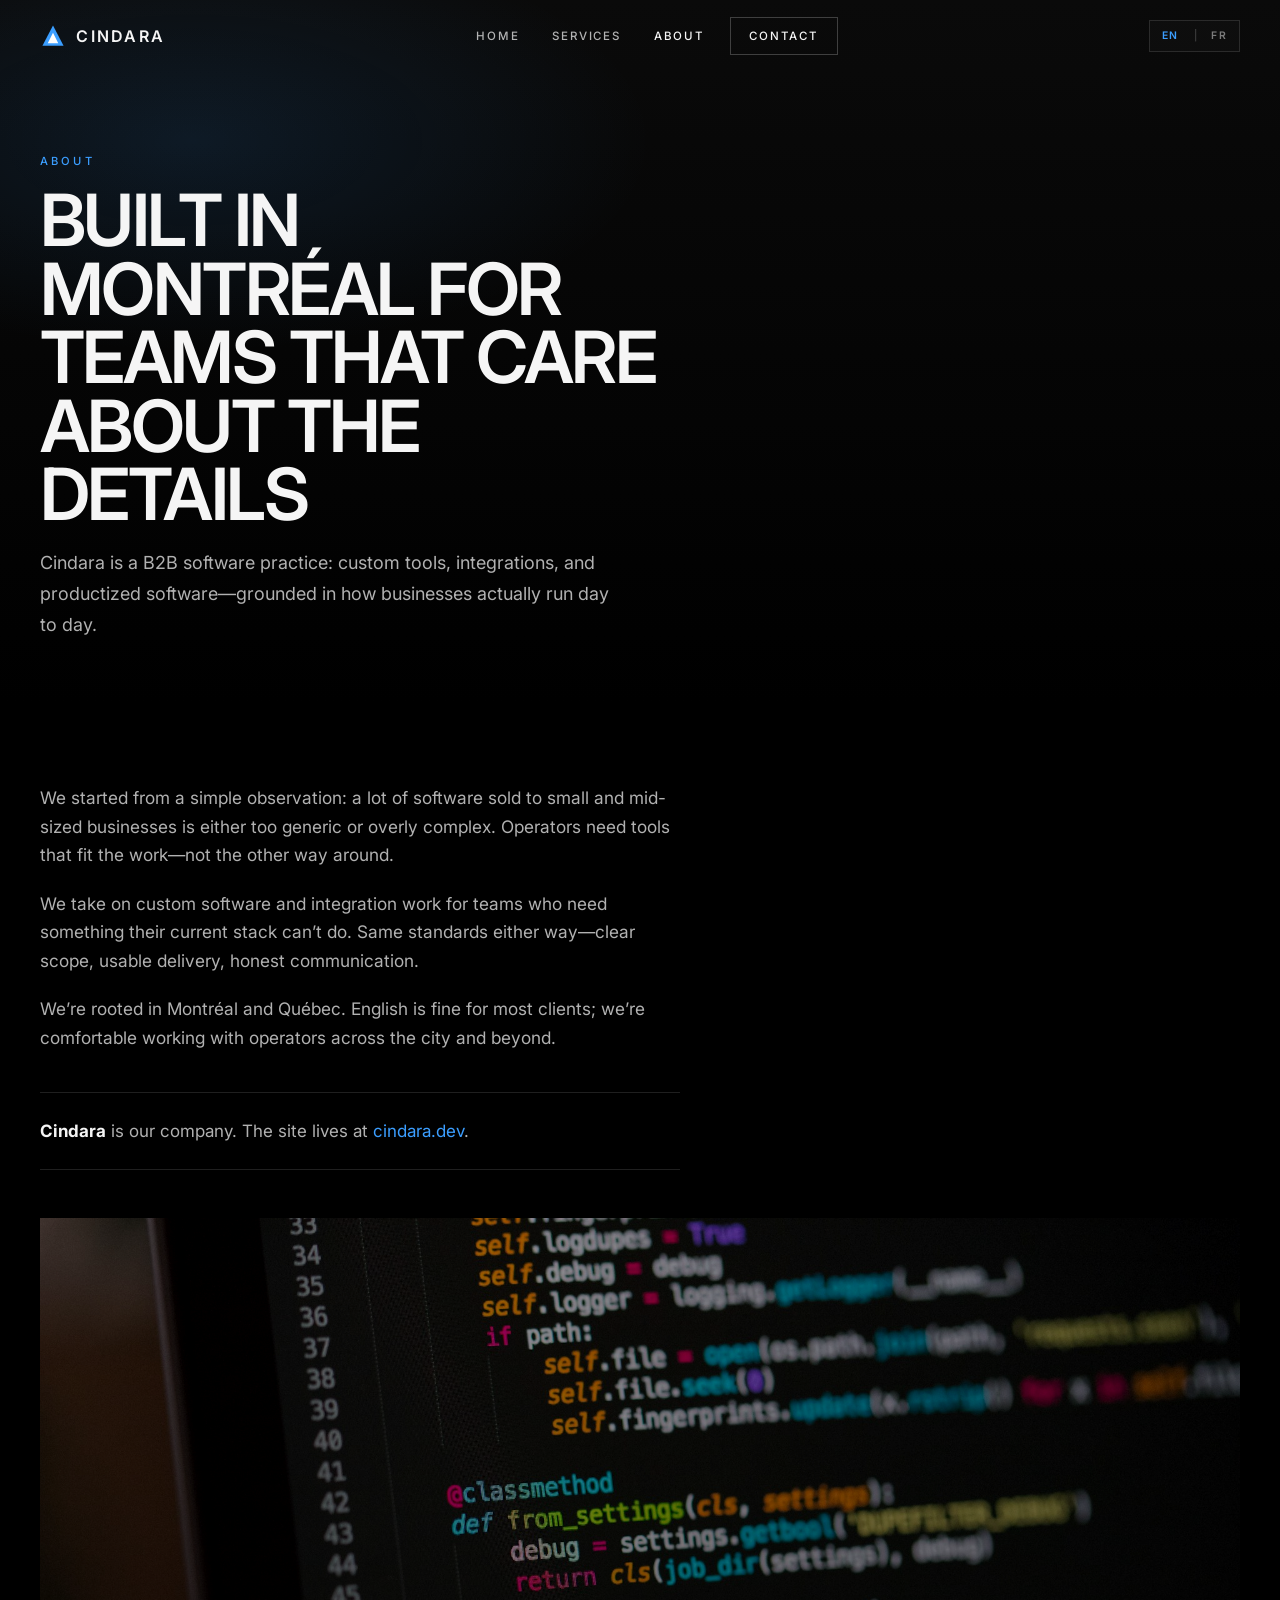
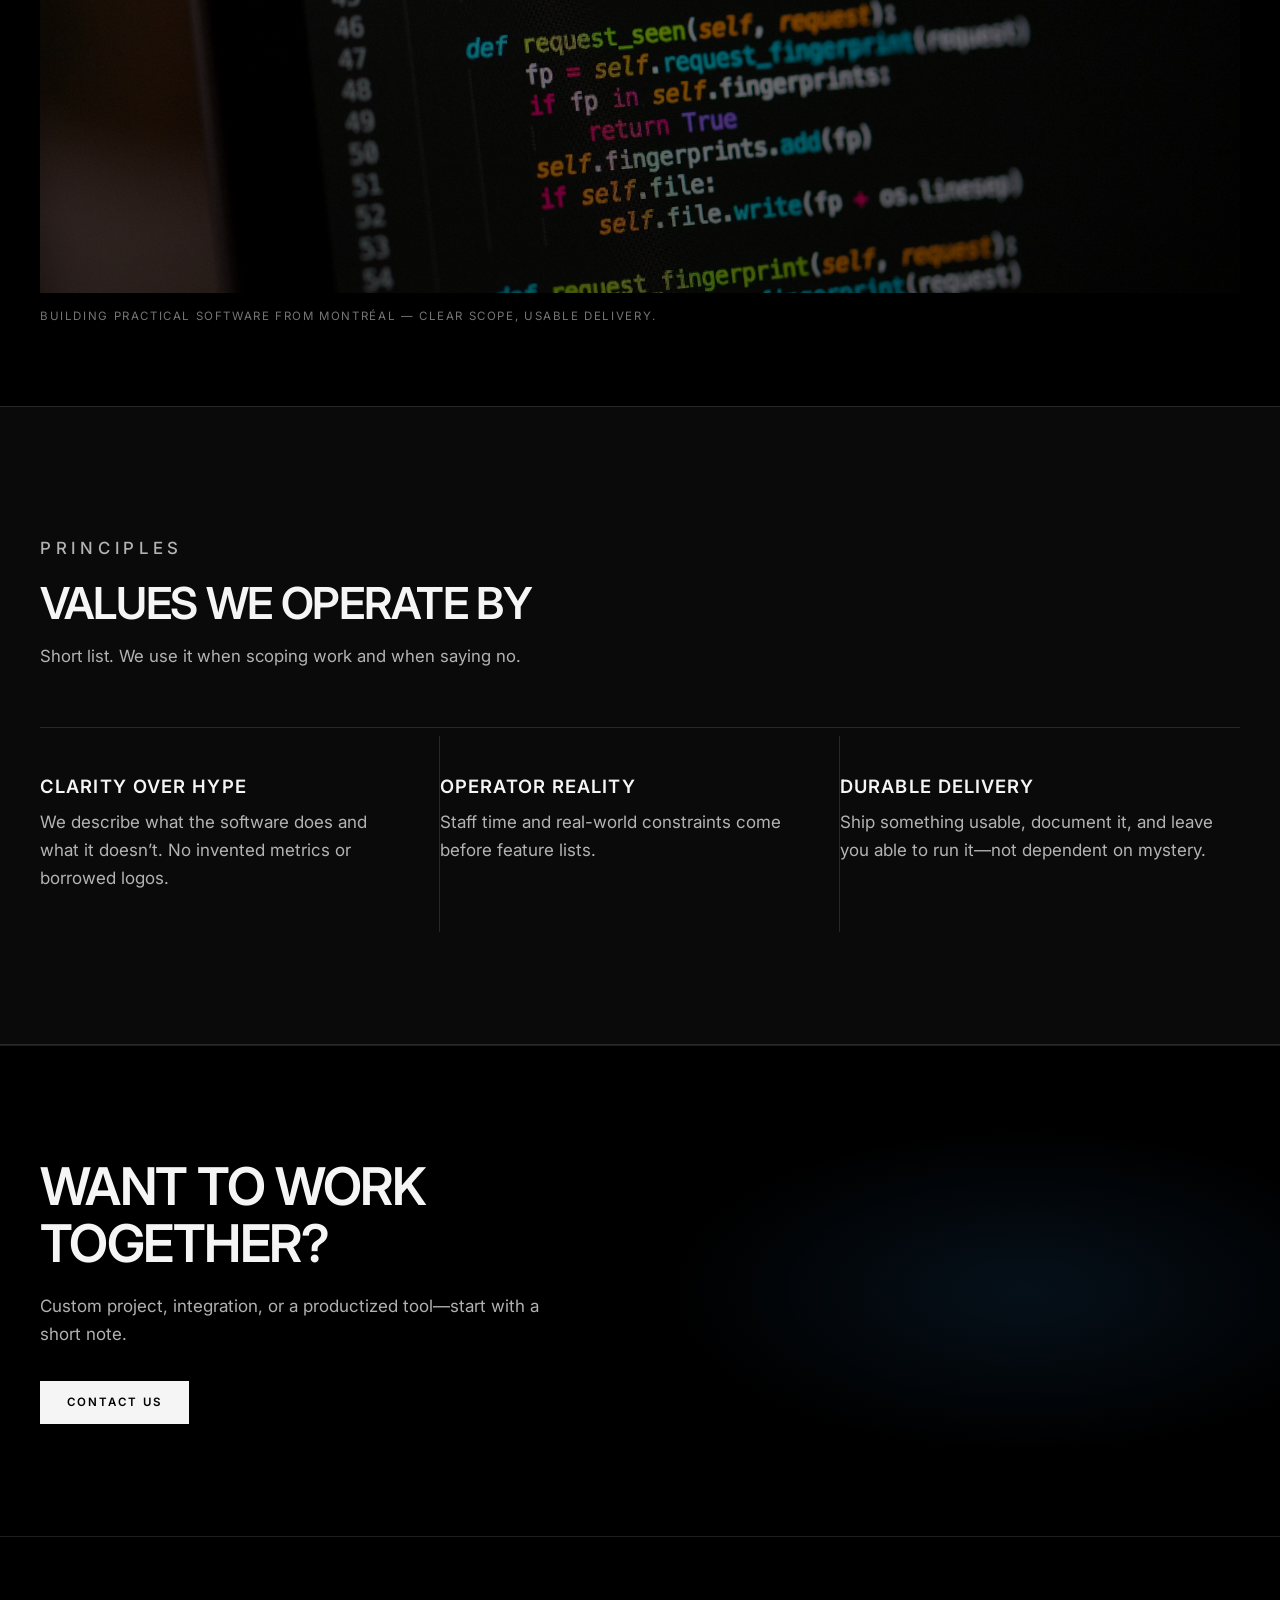
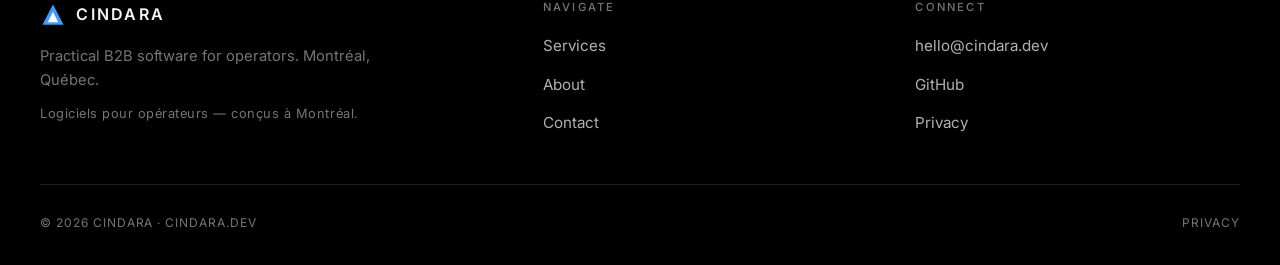
==== commit 4db47d82: "Add EN/FR language switcher" ====
--- a/about.html
+++ b/about.html
@@ -3,8 +3,8 @@
 <head>
   <meta charset="UTF-8">
   <meta name="viewport" content="width=device-width, initial-scale=1">
-  <meta name="description" content="About Cindara — a Montréal / Québec B2B software shop building practical tools for operators.">
-  <title>About — Cindara</title>
+  <meta name="description" content="About Cindara — a Montréal / Québec B2B software shop building practical tools for operators." data-i18n-meta="meta.about.desc">
+  <title data-i18n-doc-title="meta.about.title">About — Cindara</title>
   <link rel="icon" href="favicon.svg" type="image/svg+xml">
   <link rel="preconnect" href="https://fonts.googleapis.com">
   <link rel="preconnect" href="https://fonts.gstatic.com" crossorigin>
@@ -12,67 +12,74 @@
   <link rel="stylesheet" href="css/styles.css">
 </head>
 <body>
-  <a class="skip-link" href="#main">Skip to content</a>
+  <a class="skip-link" href="#main" data-i18n="skip">Skip to content</a>
 
   <header class="site-header">
     <div class="container header-inner">
-      <a class="logo" href="index.html" aria-label="Cindara home">
+      <a class="logo" href="index.html" aria-label="Cindara home" data-i18n-aria="logo.aria">
         <svg class="logo-mark" viewBox="0 0 32 32" fill="none" aria-hidden="true">
           <path d="M16 3L29 28H3L16 3Z" fill="#3B9EFF"/>
           <path d="M16 12L22.5 25H9.5L16 12Z" fill="#FFFFFF"/>
         </svg>
         Cindara
       </a>
-      <nav class="nav-desktop" aria-label="Primary">
-        <a href="index.html">Home</a>
-        <a href="services.html">Services</a>
-        <a href="about.html" class="active" aria-current="page">About</a>
-        <a href="contact.html" class="nav-cta">Contact</a>
+      <nav class="nav-desktop" aria-label="Primary" data-i18n-aria="nav.primary">
+        <a href="index.html" data-i18n="nav.home">Home</a>
+        <a href="services.html" data-i18n="nav.services">Services</a>
+        <a href="about.html" class="active" aria-current="page" data-i18n="nav.about">About</a>
+        <a href="contact.html" class="nav-cta" data-i18n="nav.contact">Contact</a>
       </nav>
-      <button class="menu-toggle" type="button" aria-label="Open menu" aria-expanded="false" aria-controls="mobile-nav">
-        <span></span><span></span><span></span>
-      </button>
+      <div class="header-actions">
+        <div class="lang-switch" role="group" aria-label="Language" data-i18n-aria="lang.label">
+          <button type="button" class="lang-btn is-active" data-lang="en" aria-pressed="true">EN</button>
+          <span class="lang-sep" aria-hidden="true">|</span>
+          <button type="button" class="lang-btn" data-lang="fr" aria-pressed="false">FR</button>
+        </div>
+        <button class="menu-toggle" type="button" aria-label="Open menu" data-i18n-aria="nav.open" aria-expanded="false" aria-controls="mobile-nav">
+          <span></span><span></span><span></span>
+        </button>
+      </div>
     </div>
-    <nav id="mobile-nav" class="nav-mobile" aria-label="Mobile">
-      <a href="index.html">Home</a>
-      <a href="services.html">Services</a>
-      <a href="about.html" class="active" aria-current="page">About</a>
-      <a href="contact.html" class="nav-cta">Contact</a>
+    <nav id="mobile-nav" class="nav-mobile" aria-label="Mobile" data-i18n-aria="nav.mobile">
+      <a href="index.html" data-i18n="nav.home">Home</a>
+        <a href="services.html" data-i18n="nav.services">Services</a>
+        <a href="about.html" class="active" aria-current="page" data-i18n="nav.about">About</a>
+        <a href="contact.html" class="nav-cta" data-i18n="nav.contact">Contact</a>
     </nav>
   </header>
 
   <main id="main">
     <div class="page-hero">
       <div class="container">
-        <p class="eyebrow">About</p>
-        <h1>Built in Montréal for teams that care about the details</h1>
-        <p class="lead">Cindara is a B2B software practice: custom tools, integrations, and productized software—grounded in how businesses actually run day to day.</p>
+        <p class="eyebrow" data-i18n="about.eyebrow">About</p>
+        <h1 data-i18n="about.title">Built in Montréal for teams that care about the details</h1>
+        <p class="lead" data-i18n="about.lead">Cindara is a B2B software practice: custom tools, integrations, and productized software—grounded in how businesses actually run day to day.</p>
       </div>
     </div>
 
     <section class="section section-tight">
       <div class="container">
         <div class="prose reveal">
-          <p>
+          <p data-i18n="about.p1">
             We started from a simple observation: a lot of software sold to small and mid-sized businesses is either too generic or overly complex. Operators need tools that fit the work—not the other way around.
           </p>
-          <p>
+          <p data-i18n="about.p2">
             We take on custom software and integration work for teams who need something their current stack can’t do. Same standards either way—clear scope, usable delivery, honest communication.
           </p>
-          <p>
+          <p data-i18n="about.p3">
             We’re rooted in Montréal and Québec. English is fine for most clients; we’re comfortable working with operators across the city and beyond.
           </p>
         </div>
 
-        <div class="note-box reveal">
+        <div class="note-box reveal" data-i18n-html="about.note.html">
           <strong>Cindara</strong> is our company. The site lives at <a href="https://cindara.dev">cindara.dev</a>.
         </div>
 
         <figure class="figure-bleed reveal">
           <div class="photo-frame">
-            <img src="images/code-desk.jpg" alt="Dark desk with a monitor showing code" width="1920" height="1080" loading="lazy">
+            <img src="images/code-desk.jpg" alt="Dark desk with a monitor showing code" data-i18n-alt="about.img.alt" width="1920" height="1080" loading="lazy">
           </div>
-          <figcaption class="photo-caption">Building practical software from Montréal — clear scope, usable delivery.</figcaption>
+          <figcaption class="photo-caption" data-i18n="about.caption">Building practical software from Montréal — clear scope, usable delivery.</figcaption>
         </figure>
       </div>
     </section>
@@ -80,22 +87,22 @@
     <section class="section section-dark">
       <div class="container">
         <div class="section-header reveal">
-          <p class="eyebrow">Principles</p>
-          <h2>Values we operate by</h2>
-          <p>Short list. We use it when scoping work and when saying no.</p>
+          <p class="eyebrow" data-i18n="about.principles.eyebrow">Principles</p>
+          <h2 data-i18n="about.principles.title">Values we operate by</h2>
+          <p data-i18n="about.principles.lead">Short list. We use it when scoping work and when saying no.</p>
         </div>
         <div class="values">
           <div class="value-card reveal">
-            <h3>Clarity over hype</h3>
-            <p>We describe what the software does and what it doesn’t. No invented metrics or borrowed logos.</p>
+            <h3 data-i18n="about.v1.title">Clarity over hype</h3>
+            <p data-i18n="about.v1.body">We describe what the software does and what it doesn’t. No invented metrics or borrowed logos.</p>
           </div>
           <div class="value-card reveal">
-            <h3>Operator reality</h3>
-            <p>Staff time and real-world constraints come before feature lists.</p>
+            <h3 data-i18n="about.v2.title">Operator reality</h3>
+            <p data-i18n="about.v2.body">Staff time and real-world constraints come before feature lists.</p>
           </div>
           <div class="value-card reveal">
-            <h3>Durable delivery</h3>
-            <p>Ship something usable, document it, and leave you able to run it—not dependent on mystery.</p>
+            <h3 data-i18n="about.v3.title">Durable delivery</h3>
+            <p data-i18n="about.v3.body">Ship something usable, document it, and leave you able to run it—not dependent on mystery.</p>
           </div>
         </div>
       </div>
@@ -103,10 +110,10 @@
 
     <section class="cta-band">
       <div class="container reveal">
-        <h2>Want to work together?</h2>
-        <p>Custom project, integration, or a productized tool—start with a short note.</p>
+        <h2 data-i18n="about.cta.title">Want to work together?</h2>
+        <p data-i18n="about.cta.body">Custom project, integration, or a productized tool—start with a short note.</p>
         <div class="btn-group">
-          <a class="btn btn-primary" href="contact.html">Contact us</a>
+          <a class="btn btn-primary" href="contact.html" data-i18n="about.cta.btn">Contact us</a>
         </div>
       </div>
     </section>
@@ -123,33 +130,35 @@
             </svg>
             Cindara
           </a>
-          <p>Practical B2B software for operators. Montréal, Québec.</p>
-          <p class="footer-fr">Logiciels pour opérateurs — conçus à Montréal.</p>
+          <p data-i18n="footer.tagline">Practical B2B software for operators. Montréal, Québec.</p>
+          <p class="footer-fr" data-i18n="footer.taglineAlt">Logiciels pour opérateurs — conçus à Montréal.</p>
         </div>
         <div class="footer-col">
-          <h4>Navigate</h4>
+          <h4 data-i18n="footer.navigate">Navigate</h4>
           <ul>
-            <li><a href="services.html">Services</a></li>
-            <li><a href="about.html">About</a></li>
-            <li><a href="contact.html">Contact</a></li>
+            <li><a href="services.html" data-i18n="nav.services">Services</a></li>
+            <li><a href="about.html" data-i18n="nav.about">About</a></li>
+            <li><a href="contact.html" data-i18n="nav.contact">Contact</a></li>
           </ul>
         </div>
         <div class="footer-col">
-          <h4>Connect</h4>
+          <h4 data-i18n="footer.connect">Connect</h4>
           <ul>
             <li><a href="mailto:hello@cindara.dev">hello@cindara.dev</a></li>
             <li><a href="https://github.com/alexbalut/cindara" rel="noopener noreferrer" target="_blank">GitHub</a></li>
-            <li><a href="privacy.html">Privacy</a></li>
+            <li><a href="privacy.html" data-i18n="footer.privacy">Privacy</a></li>
           </ul>
         </div>
       </div>
       <div class="footer-bottom">
-        <span>© 2026 Cindara · cindara.dev</span>
-        <span><a href="privacy.html">Privacy</a></span>
+        <span data-i18n="footer.copy">© 2026 Cindara · cindara.dev</span>
+        <span><a href="privacy.html" data-i18n="footer.privacy">Privacy</a></span>
       </div>
     </div>
   </footer>
 
+  <script src="js/i18n.js"></script>
   <script src="js/main.js"></script>
 </body>
 </html>
+
--- a/css/styles.css
+++ b/css/styles.css
@@ -1012,3 +1012,55 @@
     transform: scaleX(1);
   }
 }
+
+/* —— Language switcher —— */
+.lang-switch {
+  display: inline-flex;
+  align-items: center;
+  gap: 0.35rem;
+  margin-left: 0.75rem;
+  margin-right: 0.35rem;
+  padding: 0.2rem 0.15rem;
+  border: 1px solid var(--line);
+  background: rgba(255, 255, 255, 0.02);
+}
+.lang-btn {
+  appearance: none;
+  border: 0;
+  background: transparent;
+  color: var(--text-dim);
+  font-family: inherit;
+  font-size: 0.65rem;
+  font-weight: 600;
+  letter-spacing: 0.18em;
+  text-transform: uppercase;
+  padding: 0.4rem 0.55rem;
+  cursor: pointer;
+  line-height: 1;
+  transition: color 0.2s var(--ease);
+}
+.lang-btn:hover { color: var(--text-soft); }
+.lang-btn.is-active {
+  color: var(--accent);
+}
+.lang-btn:focus-visible {
+  outline: 2px solid var(--focus);
+  outline-offset: 2px;
+}
+.lang-sep {
+  color: var(--text-dim);
+  font-size: 0.65rem;
+  opacity: 0.55;
+  user-select: none;
+}
+.header-actions {
+  display: flex;
+  align-items: center;
+  gap: 0.35rem;
+}
+@media (min-width: 900px) {
+  .lang-switch {
+    margin-left: 1rem;
+    margin-right: 0;
+  }
+}
